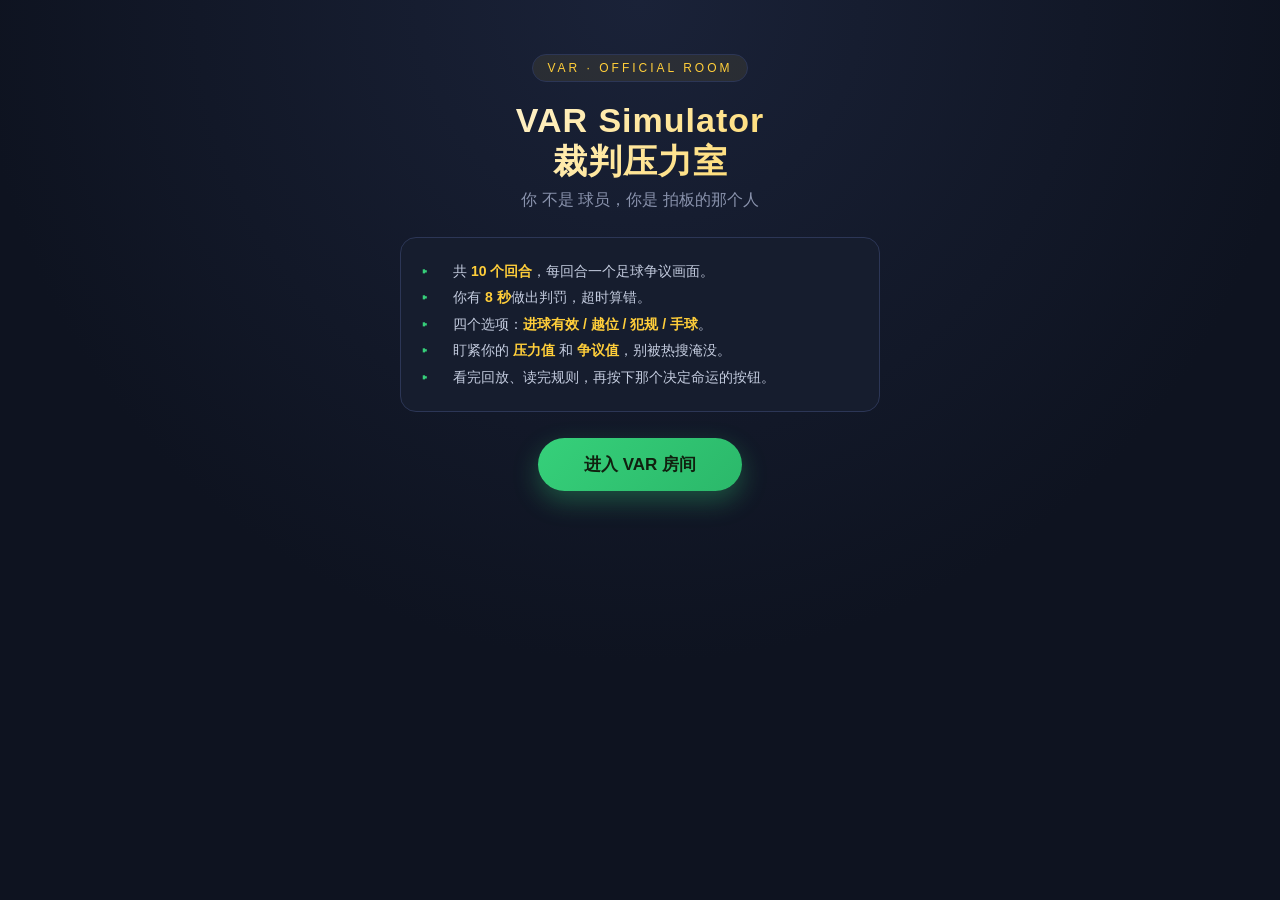
==== var-simulator.html @ a810ae84 "Initial commit: VAR Simulator 裁判压力室 - 完整单文件版 var-simulator.html - 拆分版 index.html + css/style.css + j" ====
<!DOCTYPE html>
<html lang="zh-CN">
<head>
<meta charset="UTF-8">
<meta name="viewport" content="width=device-width, initial-scale=1.0, maximum-scale=1.0, user-scalable=no">
<title>VAR Simulator：裁判压力室</title>
<style>
  /* ===== 基础重置与变量 ===== */
  * { margin: 0; padding: 0; box-sizing: border-box; -webkit-tap-highlight-color: transparent; }
  :root {
    --bg: #0e1320;
    --panel: #161d2e;
    --panel-2: #1f2840;
    --line: #2c3656;
    --accent: #ffce3a;
    --accent-2: #36d07a;
    --danger: #ff4d5e;
    --text: #e8ecf5;
    --muted: #8a93ad;
    --attacker: #ff5252;
    --defender: #3aa0ff;
    --keeper: #ffc83a;
  }
  html, body {
    height: 100%;
    background: radial-gradient(circle at 50% 0%, #1a2238 0%, var(--bg) 60%);
    color: var(--text);
    font-family: -apple-system, BlinkMacSystemFont, "Segoe UI", "PingFang SC", "Microsoft YaHei", sans-serif;
    -webkit-font-smoothing: antialiased;
    overflow-x: hidden;
  }
  #app {
    max-width: 720px;
    margin: 0 auto;
    padding: 14px 14px 28px;
    min-height: 100%;
  }

  /* ===== 开始页 ===== */
  .screen { animation: fade .4s ease; }
  @keyframes fade { from { opacity: 0; transform: translateY(8px); } to { opacity: 1; transform: none; } }
  #startScreen { text-align: center; padding: 40px 12px; }
  .logo-badge {
    display: inline-block;
    padding: 6px 14px;
    border: 1px solid var(--line);
    border-radius: 30px;
    font-size: 12px;
    letter-spacing: 3px;
    color: var(--accent);
    background: rgba(255,206,58,.08);
    margin-bottom: 18px;
  }
  .title-main {
    font-size: 34px;
    font-weight: 800;
    letter-spacing: 1px;
    line-height: 1.2;
    background: linear-gradient(135deg, #fff, var(--accent));
    -webkit-background-clip: text;
    background-clip: text;
    color: transparent;
  }
  .title-sub { font-size: 16px; color: var(--muted); margin-top: 8px; }
  .intro-card {
    margin: 26px auto 0;
    max-width: 480px;
    background: var(--panel);
    border: 1px solid var(--line);
    border-radius: 16px;
    padding: 20px;
    text-align: left;
    font-size: 14px;
    line-height: 1.9;
    color: #c4ccdf;
  }
  .intro-card b { color: var(--accent); }
  .intro-card .row { display: flex; gap: 10px; align-items: flex-start; }
  .intro-card .row span:first-child { color: var(--accent-2); font-weight: 700; min-width: 22px; }

  /* ===== 按钮 ===== */
  .btn-primary {
    margin-top: 26px;
    display: inline-block;
    padding: 15px 46px;
    font-size: 17px;
    font-weight: 700;
    color: #10200f;
    background: linear-gradient(135deg, var(--accent-2), #2bb86a);
    border: none;
    border-radius: 40px;
    cursor: pointer;
    box-shadow: 0 10px 26px rgba(54,208,122,.32);
    transition: transform .15s, box-shadow .15s;
  }
  .btn-primary:active { transform: scale(.96); }
  .btn-ghost {
    padding: 12px 30px;
    font-size: 15px;
    font-weight: 600;
    color: var(--text);
    background: var(--panel-2);
    border: 1px solid var(--line);
    border-radius: 30px;
    cursor: pointer;
    transition: transform .15s;
  }
  .btn-ghost:active { transform: scale(.96); }

  /* ===== 顶部信息条 ===== */
  .topbar {
    display: flex;
    align-items: center;
    justify-content: space-between;
    gap: 8px;
    margin-bottom: 12px;
  }
  .topbar .brand {
    font-size: 13px;
    font-weight: 700;
    letter-spacing: 1px;
    color: var(--accent);
    white-space: nowrap;
  }
  .round-pill {
    font-size: 13px;
    font-weight: 600;
    color: var(--text);
    background: var(--panel);
    border: 1px solid var(--line);
    padding: 6px 14px;
    border-radius: 20px;
  }
  .timer {
    font-family: "SF Mono", "Roboto Mono", monospace;
    font-size: 22px;
    font-weight: 800;
    min-width: 62px;
    text-align: center;
    padding: 4px 10px;
    border-radius: 10px;
    background: rgba(54,208,122,.12);
    color: var(--accent-2);
    border: 1px solid rgba(54,208,122,.3);
    transition: all .2s;
  }
  .timer.warn { background: rgba(255,77,94,.15); color: var(--danger); border-color: rgba(255,77,94,.4); animation: blink .5s steps(2) infinite; }
  @keyframes blink { 50% { opacity: .45; } }

  /* ===== VAR 监视器 ===== */
  .monitor {
    position: relative;
    background: #07140b;
    border: 2px solid var(--line);
    border-radius: 14px;
    overflow: hidden;
    box-shadow: 0 12px 30px rgba(0,0,0,.4);
  }
  .monitor-bar {
    display: flex;
    align-items: center;
    justify-content: space-between;
    padding: 7px 12px;
    background: #0c1424;
    border-bottom: 1px solid var(--line);
    font-size: 11px;
    letter-spacing: 1px;
    color: var(--muted);
  }
  .monitor-bar .rec { color: var(--danger); font-weight: 700; }
  .monitor-bar .rec::before { content: "● "; animation: blink 1s steps(2) infinite; }
  canvas#pitch { display: block; width: 100%; height: auto; background: #2d8a3e; }
  .flash {
    position: absolute; inset: 0;
    background: transparent; pointer-events: none;
    transition: background .12s;
  }
  .flash.green { background: rgba(54,208,122,.32); animation: flashout .6s ease forwards; }
  .flash.red { background: rgba(255,77,94,.34); animation: flashout .6s ease forwards; }
  @keyframes flashout { 0%{opacity:1;} 100%{opacity:0;} }

  /* 弹幕层 */
  .danmaku {
    position: absolute; inset: 0;
    overflow: hidden; pointer-events: none;
  }
  .danmaku span {
    position: absolute;
    white-space: nowrap;
    font-size: 13px;
    font-weight: 600;
    color: #fff;
    text-shadow: 0 1px 3px rgba(0,0,0,.8);
    right: -40%;
    animation: dmk linear forwards;
  }
  @keyframes dmk { from { transform: translateX(0); } to { transform: translateX(-150vw); } }

  .legend {
    display: flex; flex-wrap: wrap; gap: 6px 14px;
    justify-content: center;
    margin: 10px 2px 4px;
    font-size: 11px; color: var(--muted);
  }
  .legend i { display: inline-block; width: 9px; height: 9px; border-radius: 50%; margin-right: 4px; vertical-align: middle; }

  /* ===== 事件描述 ===== */
  .event-desc {
    margin: 12px 2px 0;
    background: var(--panel);
    border: 1px solid var(--line);
    border-left: 3px solid var(--accent);
    border-radius: 10px;
    padding: 12px 14px;
    font-size: 14px;
    line-height: 1.6;
    color: #d6dcec;
  }
  .event-desc .ev-title { display:block; color: var(--accent); font-weight: 700; margin-bottom: 4px; font-size: 13px; }

  /* ===== 判罚按钮 ===== */
  .choices {
    display: grid;
    grid-template-columns: 1fr 1fr;
    gap: 10px;
    margin: 14px 0 6px;
  }
  .choice {
    padding: 15px 8px;
    font-size: 15px;
    font-weight: 700;
    color: var(--text);
    background: var(--panel-2);
    border: 1px solid var(--line);
    border-radius: 12px;
    cursor: pointer;
    transition: transform .12s, border-color .12s, background .12s;
  }
  .choice:active { transform: scale(.97); }
  .choice:hover:not(:disabled) { border-color: var(--accent); background: #263150; }
  .choice:disabled { opacity: .45; cursor: not-allowed; }
  .choice.correct-pick { background: rgba(54,208,122,.2); border-color: var(--accent-2); color: #8ff0b8; }
  .choice.wrong-pick { background: rgba(255,77,94,.2); border-color: var(--danger); color: #ffb3bc; }

  /* ===== 反馈区 ===== */
  .feedback {
    margin-top: 12px;
    background: var(--panel);
    border: 1px solid var(--line);
    border-radius: 12px;
    padding: 14px;
    font-size: 13.5px;
    line-height: 1.7;
    display: none;
  }
  .feedback.show { display: block; animation: fade .35s ease; }
  .fb-verdict { font-size: 17px; font-weight: 800; margin-bottom: 8px; }
  .fb-verdict.ok { color: var(--accent-2); }
  .fb-verdict.no { color: var(--danger); }
  .fb-block { margin-top: 8px; padding-top: 8px; border-top: 1px dashed var(--line); }
  .fb-block .lbl { color: var(--accent); font-weight: 700; margin-right: 4px; }
  .next-btn {
    margin-top: 14px;
    width: 100%;
    padding: 14px;
    font-size: 16px;
    font-weight: 700;
    color: #10200f;
    background: linear-gradient(135deg, var(--accent), #f0a800);
    border: none;
    border-radius: 30px;
    cursor: pointer;
    transition: transform .12s;
  }
  .next-btn:active { transform: scale(.98); }

  /* ===== 数值面板 ===== */
  .stats {
    display: grid;
    grid-template-columns: repeat(4, 1fr);
    gap: 8px;
    margin-top: 14px;
  }
  .stat {
    background: var(--panel);
    border: 1px solid var(--line);
    border-radius: 10px;
    padding: 9px 6px;
    text-align: center;
  }
  .stat .num { font-size: 19px; font-weight: 800; font-family: "SF Mono", monospace; }
  .stat .lab { font-size: 10.5px; color: var(--muted); margin-top: 2px; }
  .stat.press .num { color: var(--danger); }
  .stat.cont .num { color: var(--accent); }
  .stat.right .num { color: var(--accent-2); }
  .stat.acc .num { color: var(--defender); }
  .bar { height: 4px; border-radius: 3px; background: var(--line); margin-top: 5px; overflow: hidden; }
  .bar > i { display: block; height: 100%; width: 0; transition: width .5s ease; }
  .stat.press .bar > i { background: var(--danger); }
  .stat.cont .bar > i { background: var(--accent); }

  /* ===== 结束页 ===== */
  #endScreen { text-align: center; padding: 30px 6px; }
  .end-rating {
    font-size: 26px; font-weight: 800; margin: 14px 0 4px;
    background: linear-gradient(135deg, var(--accent), var(--accent-2));
    -webkit-background-clip: text; background-clip: text; color: transparent;
  }
  .end-summary { color: #c4ccdf; font-size: 15px; line-height: 1.7; margin: 10px auto 0; max-width: 440px; }
  .end-grid {
    display: grid; grid-template-columns: 1fr 1fr; gap: 10px;
    margin: 22px auto 0; max-width: 440px;
  }
  .end-card {
    background: var(--panel); border: 1px solid var(--line); border-radius: 12px;
    padding: 16px 10px; text-align: center;
  }
  .end-card .v { font-size: 28px; font-weight: 800; font-family: "SF Mono", monospace; }
  .end-card .k { font-size: 12px; color: var(--muted); margin-top: 4px; }

  @media (max-width: 380px) {
    .title-main { font-size: 28px; }
    .choice { font-size: 14px; padding: 13px 6px; }
    .stats { grid-template-columns: repeat(2, 1fr); }
  }
</style>
</head>
<body>
<div id="app">

  <!-- ===== 开始页 ===== -->
  <section id="startScreen" class="screen">
    <div class="logo-badge">VAR · OFFICIAL ROOM</div>
    <h1 class="title-main">VAR Simulator<br>裁判压力室</h1>
    <p class="title-sub">你 不是 球员，你是 拍板的那个人</p>
    <div class="intro-card">
      <div class="row"><span>▸</span><span>共 <b>10 个回合</b>，每回合一个足球争议画面。</span></div>
      <div class="row"><span>▸</span><span>你有 <b>8 秒</b>做出判罚，超时算错。</span></div>
      <div class="row"><span>▸</span><span>四个选项：<b>进球有效 / 越位 / 犯规 / 手球</b>。</span></div>
      <div class="row"><span>▸</span><span>盯紧你的 <b>压力值</b> 和 <b>争议值</b>，别被热搜淹没。</span></div>
      <div class="row"><span>▸</span><span>看完回放、读完规则，再按下那个决定命运的按钮。</span></div>
    </div>
    <button class="btn-primary" id="startBtn">进入 VAR 房间</button>
  </section>

  <!-- ===== 游戏页 ===== -->
  <section id="gameScreen" class="screen" hidden>
    <div class="topbar">
      <span class="brand">VAR · 裁判压力室</span>
      <span class="round-pill" id="roundPill">第 1 / 10 回合</span>
      <span class="timer" id="timer">8.0</span>
    </div>

    <div class="monitor">
      <div class="monitor-bar">
        <span>VIDEO ASSISTANT REFEREE · LIVE</span>
        <span class="rec">REC</span>
      </div>
      <canvas id="pitch" width="640" height="400"></canvas>
      <div class="flash" id="flash"></div>
      <div class="danmaku" id="danmaku"></div>
    </div>

    <div class="legend">
      <span><i style="background:#ff5252"></i>进攻球员</span>
      <span><i style="background:#3aa0ff"></i>防守球员</span>
      <span><i style="background:#ffc83a"></i>守门员</span>
      <span><i style="background:#fff;border:1px solid #333"></i>足球</span>
    </div>

    <div class="event-desc" id="eventDesc">
      <span class="ev-title" id="evTitle"></span>
      <span id="evText"></span>
    </div>

    <div class="choices" id="choices">
      <button class="choice" data-choice="进球有效">进球有效</button>
      <button class="choice" data-choice="越位">越位</button>
      <button class="choice" data-choice="犯规">犯规</button>
      <button class="choice" data-choice="手球">手球</button>
    </div>

    <div class="feedback" id="feedback"></div>

    <div class="stats">
      <div class="stat right"><div class="num" id="stCorrect">0</div><div class="lab">正确判罚</div></div>
      <div class="stat acc"><div class="num" id="stAcc">0%</div><div class="lab">准确率</div></div>
      <div class="stat press"><div class="num" id="stPress">0</div><div class="lab">压力值</div><div class="bar"><i id="pressBar"></i></div></div>
      <div class="stat cont"><div class="num" id="stCont">0</div><div class="lab">争议值</div><div class="bar"><i id="contBar"></i></div></div>
    </div>
  </section>

  <!-- ===== 结束页 ===== -->
  <section id="endScreen" class="screen" hidden>
    <div class="logo-badge">FINAL REPORT</div>
    <h2 class="title-main" style="font-size:26px;">裁判考核报告</h2>
    <div class="end-rating" id="endRating"></div>
    <p class="end-summary" id="endSummary"></p>
    <div class="end-grid">
      <div class="end-card"><div class="v" id="endCorrect" style="color:var(--accent-2)">0</div><div class="k">正确判罚数</div></div>
      <div class="end-card"><div class="v" id="endAcc" style="color:var(--defender)">0%</div><div class="k">准确率</div></div>
      <div class="end-card"><div class="v" id="endPress" style="color:var(--danger)">0</div><div class="k">最终压力值</div></div>
      <div class="end-card"><div class="v" id="endCont" style="color:var(--accent)">0</div><div class="k">最终争议值</div></div>
    </div>
    <button class="btn-primary" id="restartBtn" style="margin-top:28px;">再来一局</button>
  </section>

</div>

<script>
/* =========================================================
   VAR Simulator：裁判压力室
   所有回合数据集中在 events 数组中，方便修改。
   每个 event 包含事件文本与 scene 绘制配置。
   ========================================================= */

// ---------- 回合数据（10 个） ----------
const events = [
  {
    id: 1,
    title: "直塞破门的诱惑",
    description: "前锋接到中场直塞后单刀破门，边裁没有举旗，全场欢呼。但他启动时，明显比最后一名防守球员更靠近球门。",
    correctAnswer: "越位",
    explanation: "越位规则：队友传球的瞬间，若进攻球员比倒数第二名防守球员更靠近球门线，即处于越位位置并参与进攻，应判越位，进球无效。",
    crowdReaction: "球迷：\"这都越位了？我奶奶站这儿都看出来！\"",
    coachReaction: "防守方教练疯狂鼓掌：\"VAR 终于干了件人事！\"",
    mediaHeadline: "《越位半条街，VAR 毫不留情》",
    controversyImpact: 2,
    scene: {
      offsideLine: 340,
      ball: { x1: 250, y1: 265, x2: 430, y2: 210 },
      attacker: { x1: 420, y1: 205, x2: 565, y2: 200 },
      players: [
        { type: "def", x: 340, y: 195 },
        { type: "def", x: 340, y: 270 },
        { type: "att", x: 235, y: 270 },
        { type: "gk", x: 612, y: 200 }
      ]
    }
  },
  {
    id: 2,
    title: "先脚后球的滑铲",
    description: "防守球员飞身滑铲，先重重踢到进攻球员的支撑脚，皮球才弹出。进攻球员痛苦倒地。",
    correctAnswer: "犯规",
    explanation: "判罚关键在接触顺序：先踢到人后碰到球，属危险动作，应判犯规，禁区内判点球。",
    crowdReaction: "球迷：\"那脚铲得比我上班打卡还准时！\"",
    coachReaction: "丢球方教练拍桌：\"这要是红牌我都认！\"",
    mediaHeadline: "《铲球先到脚，裁判没得选》",
    controversyImpact: 3,
    scene: {
      collision: { x: 432, y: 203, at: 0.5, kind: "foul" },
      ball: { x1: 360, y1: 198, x2: 430, y2: 202 },
      attacker: { x1: 360, y1: 205, x2: 438, y2: 208 },
      players: [
        { type: "def", x: 470, y: 205, slideTo: { x: 436, y: 206 } },
        { type: "def", x: 340, y: 250 },
        { type: "gk", x: 612, y: 200 }
      ]
    }
  },
  {
    id: 3,
    title: "张开的手臂",
    description: "禁区内混战，防守球员手臂高高张开，像在指挥交通。足球结结实实打在他的手臂上。",
    correctAnswer: "手球",
    explanation: "手臂离开身体自然范围、不自然扩大防守面积，球打手即判手球，禁区内判点球。",
    crowdReaction: "球迷：\"他是在守门，还是在拦出租车？\"",
    coachReaction: "防守方教练捂脸：\"能不能把手放口袋里踢球？\"",
    mediaHeadline: "《手臂比球门还宽，点球没商量》",
    controversyImpact: 8,
    scene: {
      highlight: { x: 548, y: 184, label: "手臂" },
      ball: { x1: 400, y1: 200, x2: 545, y2: 195 },
      attacker: { x1: 395, y1: 205, x2: 430, y2: 205 },
      players: [
        { type: "def", x: 560, y: 205 },
        { type: "def", x: 500, y: 250 },
        { type: "gk", x: 612, y: 200 }
      ]
    }
  },
  {
    id: 4,
    title: "毫厘之间的平行",
    description: "前锋接球时与最后一名防守球员几乎完全平行，随后冷静推射破门。全场屏住呼吸等待 VAR。",
    correctAnswer: "进球有效",
    explanation: "平行即不越位。进攻球员与倒数第二名防守球员处于同一水平线时不构成越位，进球有效。",
    crowdReaction: "球迷：\"这平行线画得比我人生规划还准！\"",
    coachReaction: "进攻方教练竖大拇指：\"VAR 这次眼神不错。\"",
    mediaHeadline: "《平行就是平行，毫米级也认》",
    controversyImpact: 5,
    scene: {
      offsideLine: 360,
      ball: { x1: 270, y1: 250, x2: 365, y2: 205 },
      attacker: { x1: 360, y1: 205, x2: 590, y2: 200 },
      players: [
        { type: "def", x: 360, y: 200 },
        { type: "def", x: 360, y: 280 },
        { type: "att", x: 255, y: 250 },
        { type: "gk", x: 612, y: 200 }
      ]
    }
  },
  {
    id: 5,
    title: "撞翻守门员",
    description: "守门员已经双手将球抱住，进攻球员却全速冲来将其撞翻，球脱手滚入网中。",
    correctAnswer: "犯规",
    explanation: "守门员控球时受规则保护，冲撞已控球的守门员属犯规，进球无效并判犯规。",
    crowdReaction: "球迷：\"他是来踢球，还是来相扑的？\"",
    coachReaction: "门将教练怒吼：\"我家门将差点飞出球场！\"",
    mediaHeadline: "《门将变道具，进球被吹》",
    controversyImpact: 4,
    scene: {
      collision: { x: 602, y: 200, at: 0.55, kind: "foul" },
      ball: { x1: 460, y1: 195, x2: 612, y2: 195 },
      attacker: { x1: 460, y1: 205, x2: 600, y2: 205 },
      players: [
        { type: "gk", x: 612, y: 200 },
        { type: "def", x: 490, y: 230 }
      ]
    }
  },
  {
    id: 6,
    title: "回传失误的礼物",
    description: "前锋原本站在越位位置，但防守球员主动回传失误，球直接送到前锋脚下，他笑纳大礼破门。",
    correctAnswer: "进球有效",
    explanation: "若防守球员主动触球（回传或解围失误）将球送到越位位置的进攻球员脚下，不构成越位犯规，进球有效。",
    crowdReaction: "球迷：\"这助攻比我们前锋还到位！\"",
    coachReaction: "防守方教练瘫坐：\"这锅我得背到退休。\"",
    mediaHeadline: "《自家回传送礼，VAR 也不背锅》",
    controversyImpact: 10,
    scene: {
      offsideLine: 400,
      ball: { x1: 402, y1: 198, x2: 450, y2: 202 },
      attacker: { x1: 450, y1: 205, x2: 590, y2: 200 },
      players: [
        { type: "def", x: 400, y: 205 },
        { type: "def", x: 380, y: 260 },
        { type: "att", x: 300, y: 250 },
        { type: "gk", x: 612, y: 200 }
      ]
    }
  },
  {
    id: 7,
    title: "肩膀不是手",
    description: "一脚射门击中防守球员肩膀后变线弹入球门，防守方疯狂投诉手球，要求吹掉进球。",
    correctAnswer: "进球有效",
    explanation: "肩膀属合法触球部位，肩部以下手臂才判手球。击中肩膀不构成手球，进球有效。",
    crowdReaction: "球迷：\"肩膀肩膀，又不是手肘！\"",
    coachReaction: "防守方教练摊手：\"下次我让球员用脸挡？\"",
    mediaHeadline: "《肩膀清白，进球成立》",
    controversyImpact: 6,
    scene: {
      highlight: { x: 558, y: 188, label: "肩膀" },
      ball: { x1: 400, y1: 200, x2: 612, y2: 198 },
      attacker: { x1: 395, y1: 205, x2: 430, y2: 205 },
      players: [
        { type: "def", x: 560, y: 205 },
        { type: "gk", x: 612, y: 200 }
      ]
    }
  },
  {
    id: 8,
    title: "干净利落的滑铲",
    description: "防守球员一记干净滑铲先碰到球，球弹到另一名进攻球员脚下破门，丢球方围住裁判投诉犯规。",
    correctAnswer: "进球有效",
    explanation: "先触球且动作合理的滑铲属合法防守，不构成犯规，随后产生的进球有效。",
    crowdReaction: "球迷：\"这铲得比扫地机器人还干净！\"",
    coachReaction: "丢球方教练跺脚：\"铲到球就不算犯规？我不服！\"",
    mediaHeadline: "《先碰球的铲球，VAR 摆手放过》",
    controversyImpact: 4,
    scene: {
      collision: { x: 434, y: 203, at: 0.45, kind: "clean" },
      ball: { x1: 380, y1: 198, x2: 600, y2: 200 },
      attacker: { x1: 380, y1: 205, x2: 430, y2: 208 },
      players: [
        { type: "def", x: 475, y: 205, slideTo: { x: 438, y: 206 } },
        { type: "att", x: 300, y: 250 },
        { type: "gk", x: 612, y: 200 }
      ]
    }
  },
  {
    id: 9,
    title: "头球前的暗手",
    description: "角球开出，进攻球员在起跳头球前，明显伸手推开防守球员，随后头球破门。",
    correctAnswer: "犯规",
    explanation: "头球前用手推搡防守球员属犯规，进球无效，判防守方任意球。",
    crowdReaction: "球迷：\"那一推比我挤早高峰还用力！\"",
    coachReaction: "防守方教练模仿推人动作：\"看到没？这是柔道！\"",
    mediaHeadline: "《先推后顶，进球泡汤》",
    controversyImpact: 3,
    scene: {
      collision: { x: 442, y: 188, at: 0.5, kind: "push" },
      highlight: { x: 444, y: 188, label: "推手" },
      ball: { x1: 250, y1: 80, x2: 452, y2: 184 },
      attacker: { x1: 420, y1: 205, x2: 452, y2: 182 },
      players: [
        { type: "def", x: 470, y: 205 },
        { type: "def", x: 430, y: 245 },
        { type: "gk", x: 612, y: 200 }
      ]
    }
  },
  {
    id: 10,
    title: "防线身后的单刀",
    description: "进攻球员在防线身后接到队友过顶长传，单刀面对门将推射破门，越位线清晰可见。",
    correctAnswer: "越位",
    explanation: "传球瞬间进攻球员处于倒数第二名防守球员身前（更靠近球门），接球即越位，进球无效。",
    crowdReaction: "球迷：\"这越位线画得比斑马线还清楚！\"",
    coachReaction: "防守方教练点头：\"这次没什么可吵的。\"",
    mediaHeadline: "《单刀变空欢，越位线说了算》",
    controversyImpact: 2,
    scene: {
      offsideLine: 380,
      ball: { x1: 300, y1: 230, x2: 480, y2: 200 },
      attacker: { x1: 470, y1: 205, x2: 590, y2: 200 },
      players: [
        { type: "def", x: 380, y: 180 },
        { type: "def", x: 380, y: 270 },
        { type: "att", x: 290, y: 235 },
        { type: "gk", x: 612, y: 200 }
      ]
    }
  }
];

// ---------- 通用弹幕池（回合中随机飘过） ----------
const danmakuPool = [
  "VAR 又来了！", "这都看不出来？", "裁判去看屏幕！",
  "我奶奶都看出来越位了！", "这球要吵到明天。", "快判啊！",
  "压力来到了 VAR 这边", "全场都在等", "别看回放了！",
  "这还用看？", "我要上热搜了", "时间！时间！"
];

// ---------- 游戏状态 ----------
const state = {
  round: 0,
  correct: 0,
  pressure: 0,
  controversy: 0,
  timeLeft: 8,
  answered: false,
  progress: 1,   // 当前动画进度（用于重绘）
  animRAF: null,
  timerId: null,
  dmkId: null
};

// ---------- DOM ----------
const $ = id => document.getElementById(id);
const canvas = $("pitch");
const ctx = canvas.getContext("2d");
const W = canvas.width, H = canvas.height;

// ---------- 工具函数 ----------
const clamp = (v, a, b) => Math.max(a, Math.min(b, v));
const lerp = (a, b, t) => a + (b - a) * t;
// 缓动：先慢后快再缓
const ease = t => t < 0.5 ? 2 * t * t : 1 - Math.pow(-2 * t + 2, 2) / 2;

/* =========================================================
   绘制：球场 + 场景元素
   ========================================================= */
function drawPitch() {
  // 草地底色 + 修剪条纹
  ctx.fillStyle = "#2d8a3e";
  ctx.fillRect(0, 0, W, H);
  ctx.fillStyle = "rgba(255,255,255,.04)";
  for (let i = 0; i < 10; i++) {
    if (i % 2 === 0) ctx.fillRect(i * 64, 0, 64, H);
  }

  ctx.strokeStyle = "rgba(255,255,255,.85)";
  ctx.lineWidth = 2;
  const m = 18;
  // 边界
  ctx.strokeRect(m, m, W - m * 2, H - m * 2);
  // 中线
  ctx.beginPath();
  ctx.moveTo(W / 2, m); ctx.lineTo(W / 2, H - m);
  ctx.stroke();
  // 中圈
  ctx.beginPath(); ctx.arc(W / 2, H / 2, 48, 0, Math.PI * 2); ctx.stroke();
  ctx.beginPath(); ctx.arc(W / 2, H / 2, 3, 0, Math.PI * 2); ctx.fillStyle = "#fff"; ctx.fill();

  // 右侧禁区
  ctx.strokeRect(520, 70, W - m - 520, 330 - 70);
  // 右侧小禁区
  ctx.strokeRect(575, 135, W - m - 575, 265 - 135);
  // 点球点
  ctx.beginPath(); ctx.arc(560, 200, 3, 0, Math.PI * 2); ctx.fillStyle = "#fff"; ctx.fill();

  // 球门（右侧）
  ctx.strokeStyle = "#fff";
  ctx.lineWidth = 3;
  ctx.beginPath();
  ctx.moveTo(W - m, 165); ctx.lineTo(W - m + 10, 165);
  ctx.lineTo(W - m + 10, 235); ctx.lineTo(W - m, 235);
  ctx.stroke();
  // 球门网纹
  ctx.strokeStyle = "rgba(255,255,255,.25)";
  ctx.lineWidth = 1;
  for (let y = 168; y <= 232; y += 8) {
    ctx.beginPath(); ctx.moveTo(W - m, y); ctx.lineTo(W - m + 10, y); ctx.stroke();
  }
  ctx.lineWidth = 2;
}

// 绘制一名球员
function drawPlayer(x, y, color, label) {
  ctx.beginPath();
  ctx.arc(x, y + 1, 9, 0, Math.PI * 2);
  ctx.fillStyle = "rgba(0,0,0,.25)";
  ctx.fill(); // 阴影
  ctx.beginPath();
  ctx.arc(x, y, 9, 0, Math.PI * 2);
  ctx.fillStyle = color;
  ctx.fill();
  ctx.lineWidth = 2;
  ctx.strokeStyle = "rgba(255,255,255,.9)";
  ctx.stroke();
  if (label) {
    ctx.fillStyle = "#fff";
    ctx.font = "bold 9px sans-serif";
    ctx.textAlign = "center";
    ctx.textBaseline = "middle";
    ctx.fillText(label, x, y + 1);
  }
}

const COLORS = { att: "#ff5252", def: "#3aa0ff", gk: "#ffc83a" };

// 绘制完整场景
function drawScene(ev, p) {
  const sc = ev.scene;
  drawPitch();

  // 越位线
  if (sc.offsideLine != null) {
    ctx.save();
    ctx.strokeStyle = "rgba(255,77,94,.9)";
    ctx.lineWidth = 2;
    ctx.setLineDash([8, 6]);
    ctx.beginPath();
    ctx.moveTo(sc.offsideLine, 18);
    ctx.lineTo(sc.offsideLine, H - 18);
    ctx.stroke();
    ctx.setLineDash([]);
    ctx.fillStyle = "rgba(255,77,94,.9)";
    ctx.font = "bold 11px sans-serif";
    ctx.textAlign = "center";
    ctx.fillText("越位线", sc.offsideLine, 12);
    ctx.restore();
  }

  // 静态球员
  sc.players.forEach(pl => {
    let x = pl.x, y = pl.y;
    // 滑铲球员：随进度移动到 slideTo
    if (pl.slideTo) {
      const t = clamp((p - 0.2) / 0.4, 0, 1);
      x = lerp(pl.x, pl.slideTo.x, t);
      y = lerp(pl.y, pl.slideTo.y, t);
    }
    drawPlayer(x, y, COLORS[pl.type], pl.type === "gk" ? "G" : "");
  });

  // 进攻球员跑动轨迹（虚线）
  const ep = ease(p);
  const ax = lerp(sc.attacker.x1, sc.attacker.x2, ep);
  const ay = lerp(sc.attacker.y1, sc.attacker.y2, ep);
  ctx.save();
  ctx.strokeStyle = "rgba(255,82,82,.55)";
  ctx.lineWidth = 2;
  ctx.setLineDash([5, 5]);
  ctx.beginPath();
  ctx.moveTo(sc.attacker.x1, sc.attacker.y1);
  ctx.lineTo(ax, ay);
  ctx.stroke();
  ctx.setLineDash([]);
  // 跑动方向箭头
  if (p > 0.15) {
    const dx = sc.attacker.x2 - sc.attacker.x1, dy = sc.attacker.y2 - sc.attacker.y1;
    const ang = Math.atan2(dy, dx);
    ctx.translate(ax, ay); ctx.rotate(ang);
    ctx.fillStyle = "rgba(255,82,82,.7)";
    ctx.beginPath(); ctx.moveTo(0, 0); ctx.lineTo(-7, -4); ctx.lineTo(-7, 4); ctx.closePath(); ctx.fill();
    ctx.rotate(-ang); ctx.translate(-ax, -ay);
  }
  ctx.restore();

  // 传球 / 射门路线（虚线）
  const bx = lerp(sc.ball.x1, sc.ball.x2, ep);
  const by = lerp(sc.ball.y1, sc.ball.y2, ep);
  ctx.save();
  ctx.strokeStyle = "rgba(255,255,255,.7)";
  ctx.lineWidth = 2;
  ctx.setLineDash([4, 6]);
  ctx.beginPath();
  ctx.moveTo(sc.ball.x1, sc.ball.y1);
  ctx.lineTo(bx, by);
  ctx.stroke();
  ctx.setLineDash([]);
  ctx.restore();

  // 碰撞 / 冲击效果
  if (sc.collision && p >= sc.collision.at) {
    const c = sc.collision;
    const cp = clamp((p - c.at) / 0.4, 0, 1);
    drawCollision(c.x, c.y, cp, c.kind);
  }

  // 高亮区域（手臂 / 肩膀 / 推手）
  if (sc.highlight && p > 0.45) {
    const h = sc.highlight;
    ctx.save();
    const pulse = 0.5 + 0.5 * Math.sin(Date.now() / 200);
    ctx.strokeStyle = `rgba(255,206,58,${0.6 + 0.4 * pulse})`;
    ctx.lineWidth = 2.5;
    ctx.beginPath(); ctx.arc(h.x, h.y, 16, 0, Math.PI * 2); ctx.stroke();
    ctx.beginPath(); ctx.arc(h.x, h.y, 11, 0, Math.PI * 2); ctx.stroke();
    ctx.fillStyle = "rgba(255,206,58,.18)";
    ctx.beginPath(); ctx.arc(h.x, h.y, 16, 0, Math.PI * 2); ctx.fill();
    ctx.fillStyle = "#ffce3a";
    ctx.font = "bold 10px sans-serif";
    ctx.textAlign = "center";
    ctx.fillText(h.label, h.x, h.y - 22);
    ctx.restore();
  }

  // 足球（最上层）
  ctx.beginPath();
  ctx.arc(bx, by + 1, 5, 0, Math.PI * 2);
  ctx.fillStyle = "rgba(0,0,0,.3)"; ctx.fill();
  ctx.beginPath();
  ctx.arc(bx, by, 5, 0, Math.PI * 2);
  ctx.fillStyle = "#fff"; ctx.fill();
  ctx.lineWidth = 1; ctx.strokeStyle = "#222"; ctx.stroke();

  // 主进攻球员（最上层）
  drawPlayer(ax, ay, COLORS.att, "");
}

// 碰撞 / 冲击绘制
function drawCollision(x, y, p, kind) {
  ctx.save();
  if (kind === "clean") {
    // 干净铲球：绿色对勾示意
    ctx.strokeStyle = "rgba(54,208,122,.9)";
    ctx.lineWidth = 3;
    ctx.beginPath();
    ctx.moveTo(x - 8, y); ctx.lineTo(x - 2, y + 6); ctx.lineTo(x + 9, y - 7);
    ctx.stroke();
  } else {
    // 犯规 / 推人：冲击星芒
    const r = 10 + p * 12;
    ctx.strokeStyle = kind === "push" ? "rgba(255,77,94,.9)" : "rgba(255,77,94,.95)";
    ctx.lineWidth = 2.5;
    for (let i = 0; i < 6; i++) {
      const a = (i / 6) * Math.PI * 2 + p;
      ctx.beginPath();
      ctx.moveTo(x, y);
      ctx.lineTo(x + Math.cos(a) * r, y + Math.sin(a) * r);
      ctx.stroke();
    }
    ctx.fillStyle = "rgba(255,77,94,.25)";
    ctx.beginPath(); ctx.arc(x, y, r * 0.6, 0, Math.PI * 2); ctx.fill();
  }
  ctx.restore();
}

/* =========================================================
   动画与回合控制
   ========================================================= */
function startRound() {
  const ev = events[state.round];
  state.answered = false;
  state.timeLeft = 8;
  state.progress = 0;

  // 顶部信息
  $("roundPill").textContent = `第 ${state.round + 1} / 10 回合`;
  $("evTitle").textContent = ev.title;
  $("evText").textContent = ev.description;

  // 重置按钮与反馈
  document.querySelectorAll(".choice").forEach(b => {
    b.disabled = false;
    b.classList.remove("correct-pick", "wrong-pick");
  });
  $("feedback").classList.remove("show");
  $("feedback").innerHTML = "";

  updateTimerUI();
  updateStatsUI();

  // 启动动画
  let start = null;
  const DURATION = 2400;
  cancelAnimationFrame(state.animRAF);
  const step = ts => {
    if (start === null) start = ts;
    let p = Math.min((ts - start) / DURATION, 1);
    state.progress = p;
    drawScene(ev, p);
    if (p < 1) {
      state.animRAF = requestAnimationFrame(step);
    } else {
      // 动画结束后保持轻微脉动（高亮元素）——用低频重绘
      state.animRAF = requestAnimationFrame(idleStep);
    }
  };
  const idleStep = () => {
    drawScene(ev, 1);
    if (!state.answered) state.animRAF = requestAnimationFrame(idleStep);
  };
  state.animRAF = requestAnimationFrame(step);

  // 倒计时
  clearInterval(state.timerId);
  state.timerId = setInterval(tick, 100);

  // 弹幕
  clearInterval(state.dmkId);
  state.dmkId = setInterval(() => {
    if (!state.answered) spawnDanmaku(danmakuPool[Math.floor(Math.random() * danmakuPool.length)]);
  }, 1100);
}

function tick() {
  if (state.answered) return;
  state.timeLeft -= 0.1;
  if (state.timeLeft <= 0) {
    state.timeLeft = 0;
    updateTimerUI();
    handleTimeout();
    return;
  }
  updateTimerUI();
}

function updateTimerUI() {
  const t = $("timer");
  t.textContent = state.timeLeft.toFixed(1);
  if (state.timeLeft <= 3) t.classList.add("warn");
  else t.classList.remove("warn");
}

function updateStatsUI() {
  $("stCorrect").textContent = state.correct;
  // 准确率：按已作答回合计算
  const answered = state.answered ? state.round + 1 : state.round;
  const acc = answered > 0 ? Math.round((state.correct / answered) * 100) : 0;
  $("stAcc").textContent = acc + "%";
  $("stPress").textContent = state.pressure;
  $("stCont").textContent = state.controversy;
  $("pressBar").style.width = state.pressure + "%";
  $("contBar").style.width = state.controversy + "%";
}

/* =========================================================
   判罚处理
   ========================================================= */
function handleAnswer(choice) {
  if (state.answered) return;
  state.answered = true;
  clearInterval(state.timerId);
  clearInterval(state.dmkId);
  cancelAnimationFrame(state.animRAF);

  const ev = events[state.round];
  const isRight = choice === ev.correctAnswer;

  // 高亮玩家选择
  document.querySelectorAll(".choice").forEach(b => {
    b.disabled = true;
    if (b.dataset.choice === ev.correctAnswer) b.classList.add("correct-pick");
    if (b.dataset.choice === choice && !isRight) b.classList.add("wrong-pick");
  });

  // 数值更新
  if (isRight) {
    state.correct++;
    state.pressure = clamp(state.pressure - 8, 0, 100);
    state.controversy = clamp(state.controversy + ev.controversyImpact, 0, 100);
  } else {
    state.pressure = clamp(state.pressure + 15, 0, 100);
    state.controversy = clamp(state.controversy + 15, 0, 100);
  }
  updateStatsUI();

  // 闪烁效果
  flash(isRight ? "green" : "red");

  // 弹幕反应
  spawnDanmaku(ev.crowdReaction.split("：")[1] || ev.crowdReaction);

  showFeedback(isRight, ev, false);
}

function handleTimeout() {
  state.answered = true;
  clearInterval(state.timerId);
  clearInterval(state.dmkId);
  cancelAnimationFrame(state.animRAF);

  const ev = events[state.round];
  // 超时算错误，压力与争议明显上升
  state.pressure = clamp(state.pressure + 20, 0, 100);
  state.controversy = clamp(state.controversy + 20, 0, 100);

  document.querySelectorAll(".choice").forEach(b => {
    b.disabled = true;
    if (b.dataset.choice === ev.correctAnswer) b.classList.add("correct-pick");
  });

  updateStatsUI();
  flash("red");
  spawnDanmaku("时间到了！判罚超时！");
  showFeedback(false, ev, true);
}

function flash(color) {
  const f = $("flash");
  f.classList.remove("green", "red");
  // 触发重绘动画
  void f.offsetWidth;
  f.classList.add(color);
}

function showFeedback(isRight, ev, isTimeout) {
  const fb = $("feedback");
  const verdict = isTimeout
    ? "⏱ 超时未判罚 — 算作错误"
    : (isRight ? "✅ 判罚正确" : "❌ 判罚错误");
  const verdictClass = isRight ? "ok" : "no";

  const correctAns = ev.correctAnswer;
  const nextLabel = state.round >= events.length - 1 ? "查看最终结果" : "下一回合";

  fb.innerHTML = `
    <div class="fb-verdict ${verdictClass}">${verdict}</div>
    <div class="fb-block"><span class="lbl">正确答案：</span>${correctAns}</div>
    <div class="fb-block"><span class="lbl">规则解释：</span>${ev.explanation}</div>
    <div class="fb-block"><span class="lbl">球迷反应：</span>${ev.crowdReaction}</div>
    <div class="fb-block"><span class="lbl">教练反应：</span>${ev.coachReaction}</div>
    <div class="fb-block"><span class="lbl">媒体标题：</span>${ev.mediaHeadline}</div>
    <button class="next-btn" id="nextBtn">${nextLabel}</button>
  `;
  fb.classList.add("show");
  $("nextBtn").addEventListener("click", nextRound);
}

function nextRound() {
  state.round++;
  if (state.round >= events.length) {
    showEnd();
  } else {
    startRound();
  }
}

/* =========================================================
   弹幕
   ========================================================= */
function spawnDanmaku(text) {
  const layer = $("danmaku");
  const span = document.createElement("span");
  span.textContent = text;
  const top = 8 + Math.random() * 70; // 百分比
  span.style.top = top + "%";
  const dur = 5 + Math.random() * 3;
  span.style.animationDuration = dur + "s";
  layer.appendChild(span);
  setTimeout(() => span.remove(), dur * 1000 + 200);
}

/* =========================================================
   结束页
   ========================================================= */
function showEnd() {
  $("gameScreen").hidden = true;
  $("endScreen").hidden = false;

  const c = state.correct;
  const acc = Math.round((c / events.length) * 100);
  let rating, summary;
  if (c >= 9) {
    rating = "世界级 VAR 裁判";
    summary = "VAR 房间为你预留了 C 位，解说员都准备给你鼓掌了。";
  } else if (c >= 7) {
    rating = "可靠的裁判";
    summary = "稳如老狗，教练组偷偷记下了你的名字。";
  } else if (c >= 5) {
    rating = "争议制造机";
    summary = "赛后热搜第一：\"又是这个裁判\"，建议今晚关闭手机。";
  } else if (c >= 3) {
    rating = "赛后道歉声明预备役";
    summary = "道歉声明草稿已为你生成三版，记得挑一个真诚的。";
  } else {
    rating = "建议远离 VAR 房间";
    summary = "请离 VAR 房间远一点，越远越好，谢谢配合。";
  }

  $("endRating").textContent = rating;
  $("endSummary").textContent = summary;
  $("endCorrect").textContent = c;
  $("endAcc").textContent = acc + "%";
  $("endPress").textContent = state.pressure;
  $("endCont").textContent = state.controversy;
}

/* =========================================================
   启动 / 重启
   ========================================================= */
function startGame() {
  state.round = 0;
  state.correct = 0;
  state.pressure = 0;
  state.controversy = 0;
  $("startScreen").hidden = true;
  $("endScreen").hidden = true;
  $("gameScreen").hidden = false;
  startRound();
}

// 事件绑定
$("startBtn").addEventListener("click", startGame);
$("restartBtn").addEventListener("click", startGame);
document.querySelectorAll(".choice").forEach(b => {
  b.addEventListener("click", () => handleAnswer(b.dataset.choice));
});

// 首次绘制一个静态预览球场（开始页背景一致感）
drawPitch();
</script>
</body>
</html>
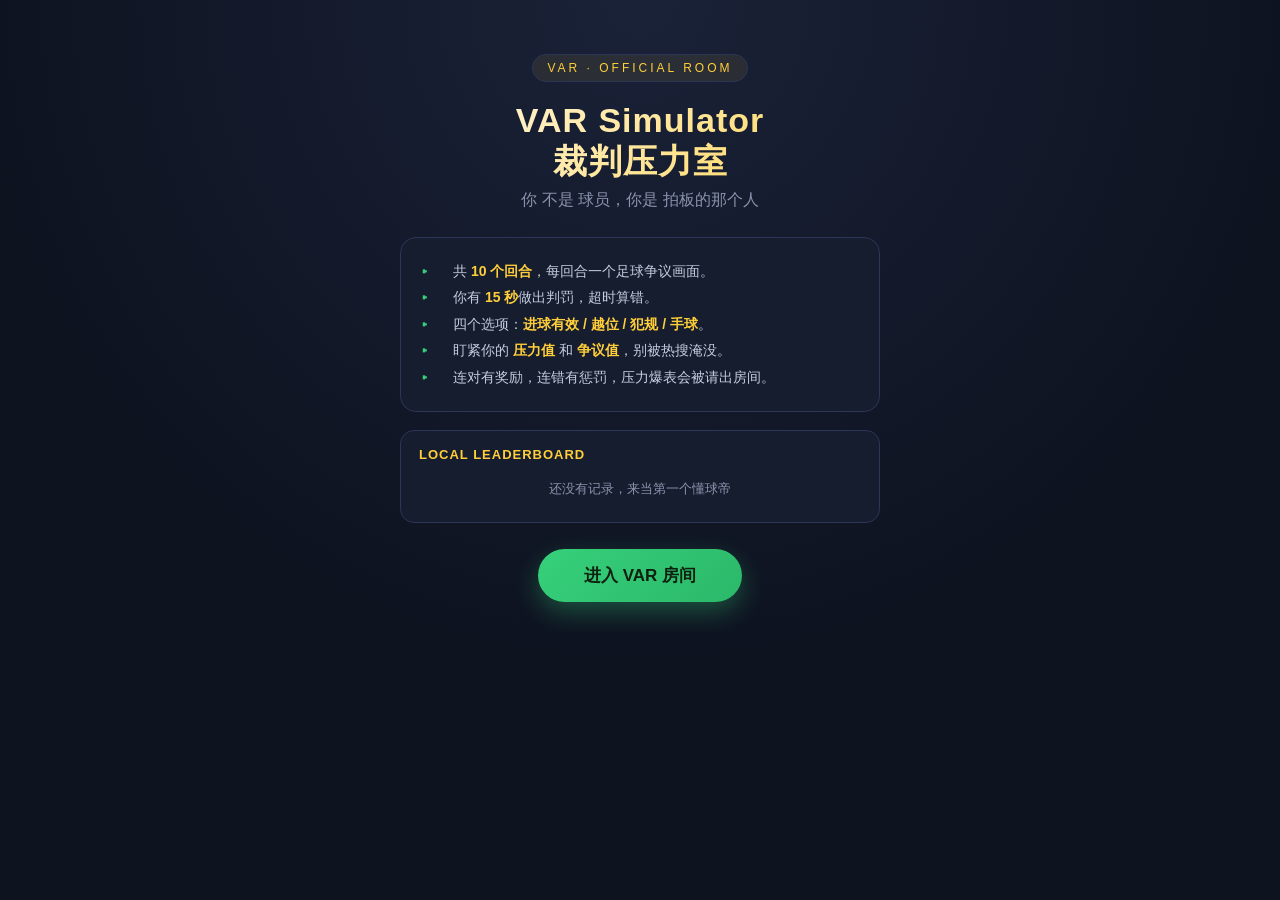
==== commit 5bf3d538: "feat: 新增6大趣味功能 + 倒计时延长到15秒 - 倒计时从8秒延长到15秒，给玩家充足阅读判断时间 - 边裁内心戏：每个回合反馈区新增边裁吐槽，蓝色斜体卡片 - 本地排行榜：localStor" ====
--- a/var-simulator.html
+++ b/var-simulator.html
@@ -5,324 +5,179 @@
 <meta name="viewport" content="width=device-width, initial-scale=1.0, maximum-scale=1.0, user-scalable=no">
 <title>VAR Simulator：裁判压力室</title>
 <style>
-  /* ===== 基础重置与变量 ===== */
-  * { margin: 0; padding: 0; box-sizing: border-box; -webkit-tap-highlight-color: transparent; }
-  :root {
-    --bg: #0e1320;
-    --panel: #161d2e;
-    --panel-2: #1f2840;
-    --line: #2c3656;
-    --accent: #ffce3a;
-    --accent-2: #36d07a;
-    --danger: #ff4d5e;
-    --text: #e8ecf5;
-    --muted: #8a93ad;
-    --attacker: #ff5252;
-    --defender: #3aa0ff;
-    --keeper: #ffc83a;
-  }
-  html, body {
-    height: 100%;
-    background: radial-gradient(circle at 50% 0%, #1a2238 0%, var(--bg) 60%);
-    color: var(--text);
-    font-family: -apple-system, BlinkMacSystemFont, "Segoe UI", "PingFang SC", "Microsoft YaHei", sans-serif;
-    -webkit-font-smoothing: antialiased;
-    overflow-x: hidden;
-  }
-  #app {
-    max-width: 720px;
-    margin: 0 auto;
-    padding: 14px 14px 28px;
-    min-height: 100%;
-  }
-
-  /* ===== 开始页 ===== */
-  .screen { animation: fade .4s ease; }
-  @keyframes fade { from { opacity: 0; transform: translateY(8px); } to { opacity: 1; transform: none; } }
-  #startScreen { text-align: center; padding: 40px 12px; }
-  .logo-badge {
-    display: inline-block;
-    padding: 6px 14px;
-    border: 1px solid var(--line);
-    border-radius: 30px;
-    font-size: 12px;
-    letter-spacing: 3px;
-    color: var(--accent);
-    background: rgba(255,206,58,.08);
-    margin-bottom: 18px;
-  }
-  .title-main {
-    font-size: 34px;
-    font-weight: 800;
-    letter-spacing: 1px;
-    line-height: 1.2;
-    background: linear-gradient(135deg, #fff, var(--accent));
-    -webkit-background-clip: text;
-    background-clip: text;
-    color: transparent;
-  }
-  .title-sub { font-size: 16px; color: var(--muted); margin-top: 8px; }
-  .intro-card {
-    margin: 26px auto 0;
-    max-width: 480px;
-    background: var(--panel);
-    border: 1px solid var(--line);
-    border-radius: 16px;
-    padding: 20px;
-    text-align: left;
-    font-size: 14px;
-    line-height: 1.9;
-    color: #c4ccdf;
-  }
-  .intro-card b { color: var(--accent); }
-  .intro-card .row { display: flex; gap: 10px; align-items: flex-start; }
-  .intro-card .row span:first-child { color: var(--accent-2); font-weight: 700; min-width: 22px; }
-
-  /* ===== 按钮 ===== */
-  .btn-primary {
-    margin-top: 26px;
-    display: inline-block;
-    padding: 15px 46px;
-    font-size: 17px;
-    font-weight: 700;
-    color: #10200f;
-    background: linear-gradient(135deg, var(--accent-2), #2bb86a);
-    border: none;
-    border-radius: 40px;
-    cursor: pointer;
-    box-shadow: 0 10px 26px rgba(54,208,122,.32);
-    transition: transform .15s, box-shadow .15s;
-  }
-  .btn-primary:active { transform: scale(.96); }
-  .btn-ghost {
-    padding: 12px 30px;
-    font-size: 15px;
-    font-weight: 600;
-    color: var(--text);
-    background: var(--panel-2);
-    border: 1px solid var(--line);
-    border-radius: 30px;
-    cursor: pointer;
-    transition: transform .15s;
-  }
-  .btn-ghost:active { transform: scale(.96); }
-
-  /* ===== 顶部信息条 ===== */
-  .topbar {
-    display: flex;
-    align-items: center;
-    justify-content: space-between;
-    gap: 8px;
-    margin-bottom: 12px;
-  }
-  .topbar .brand {
-    font-size: 13px;
-    font-weight: 700;
-    letter-spacing: 1px;
-    color: var(--accent);
-    white-space: nowrap;
-  }
-  .round-pill {
-    font-size: 13px;
-    font-weight: 600;
-    color: var(--text);
-    background: var(--panel);
-    border: 1px solid var(--line);
-    padding: 6px 14px;
-    border-radius: 20px;
-  }
-  .timer {
-    font-family: "SF Mono", "Roboto Mono", monospace;
-    font-size: 22px;
-    font-weight: 800;
-    min-width: 62px;
-    text-align: center;
-    padding: 4px 10px;
-    border-radius: 10px;
-    background: rgba(54,208,122,.12);
-    color: var(--accent-2);
-    border: 1px solid rgba(54,208,122,.3);
-    transition: all .2s;
-  }
-  .timer.warn { background: rgba(255,77,94,.15); color: var(--danger); border-color: rgba(255,77,94,.4); animation: blink .5s steps(2) infinite; }
-  @keyframes blink { 50% { opacity: .45; } }
-
-  /* ===== VAR 监视器 ===== */
-  .monitor {
-    position: relative;
-    background: #07140b;
-    border: 2px solid var(--line);
-    border-radius: 14px;
-    overflow: hidden;
-    box-shadow: 0 12px 30px rgba(0,0,0,.4);
-  }
-  .monitor-bar {
-    display: flex;
-    align-items: center;
-    justify-content: space-between;
-    padding: 7px 12px;
-    background: #0c1424;
-    border-bottom: 1px solid var(--line);
-    font-size: 11px;
-    letter-spacing: 1px;
-    color: var(--muted);
-  }
-  .monitor-bar .rec { color: var(--danger); font-weight: 700; }
-  .monitor-bar .rec::before { content: "● "; animation: blink 1s steps(2) infinite; }
-  canvas#pitch { display: block; width: 100%; height: auto; background: #2d8a3e; }
-  .flash {
-    position: absolute; inset: 0;
-    background: transparent; pointer-events: none;
-    transition: background .12s;
-  }
-  .flash.green { background: rgba(54,208,122,.32); animation: flashout .6s ease forwards; }
-  .flash.red { background: rgba(255,77,94,.34); animation: flashout .6s ease forwards; }
-  @keyframes flashout { 0%{opacity:1;} 100%{opacity:0;} }
-
-  /* 弹幕层 */
-  .danmaku {
-    position: absolute; inset: 0;
-    overflow: hidden; pointer-events: none;
-  }
-  .danmaku span {
-    position: absolute;
-    white-space: nowrap;
-    font-size: 13px;
-    font-weight: 600;
-    color: #fff;
-    text-shadow: 0 1px 3px rgba(0,0,0,.8);
-    right: -40%;
-    animation: dmk linear forwards;
-  }
-  @keyframes dmk { from { transform: translateX(0); } to { transform: translateX(-150vw); } }
-
-  .legend {
-    display: flex; flex-wrap: wrap; gap: 6px 14px;
-    justify-content: center;
-    margin: 10px 2px 4px;
-    font-size: 11px; color: var(--muted);
-  }
-  .legend i { display: inline-block; width: 9px; height: 9px; border-radius: 50%; margin-right: 4px; vertical-align: middle; }
-
-  /* ===== 事件描述 ===== */
-  .event-desc {
-    margin: 12px 2px 0;
-    background: var(--panel);
-    border: 1px solid var(--line);
-    border-left: 3px solid var(--accent);
-    border-radius: 10px;
-    padding: 12px 14px;
-    font-size: 14px;
-    line-height: 1.6;
-    color: #d6dcec;
-  }
-  .event-desc .ev-title { display:block; color: var(--accent); font-weight: 700; margin-bottom: 4px; font-size: 13px; }
-
-  /* ===== 判罚按钮 ===== */
-  .choices {
-    display: grid;
-    grid-template-columns: 1fr 1fr;
-    gap: 10px;
-    margin: 14px 0 6px;
-  }
-  .choice {
-    padding: 15px 8px;
-    font-size: 15px;
-    font-weight: 700;
-    color: var(--text);
-    background: var(--panel-2);
-    border: 1px solid var(--line);
-    border-radius: 12px;
-    cursor: pointer;
-    transition: transform .12s, border-color .12s, background .12s;
-  }
-  .choice:active { transform: scale(.97); }
-  .choice:hover:not(:disabled) { border-color: var(--accent); background: #263150; }
-  .choice:disabled { opacity: .45; cursor: not-allowed; }
-  .choice.correct-pick { background: rgba(54,208,122,.2); border-color: var(--accent-2); color: #8ff0b8; }
-  .choice.wrong-pick { background: rgba(255,77,94,.2); border-color: var(--danger); color: #ffb3bc; }
-
-  /* ===== 反馈区 ===== */
-  .feedback {
-    margin-top: 12px;
-    background: var(--panel);
-    border: 1px solid var(--line);
-    border-radius: 12px;
-    padding: 14px;
-    font-size: 13.5px;
-    line-height: 1.7;
-    display: none;
-  }
-  .feedback.show { display: block; animation: fade .35s ease; }
-  .fb-verdict { font-size: 17px; font-weight: 800; margin-bottom: 8px; }
-  .fb-verdict.ok { color: var(--accent-2); }
-  .fb-verdict.no { color: var(--danger); }
-  .fb-block { margin-top: 8px; padding-top: 8px; border-top: 1px dashed var(--line); }
-  .fb-block .lbl { color: var(--accent); font-weight: 700; margin-right: 4px; }
-  .next-btn {
-    margin-top: 14px;
-    width: 100%;
-    padding: 14px;
-    font-size: 16px;
-    font-weight: 700;
-    color: #10200f;
-    background: linear-gradient(135deg, var(--accent), #f0a800);
-    border: none;
-    border-radius: 30px;
-    cursor: pointer;
-    transition: transform .12s;
-  }
-  .next-btn:active { transform: scale(.98); }
-
-  /* ===== 数值面板 ===== */
-  .stats {
-    display: grid;
-    grid-template-columns: repeat(4, 1fr);
-    gap: 8px;
-    margin-top: 14px;
-  }
-  .stat {
-    background: var(--panel);
-    border: 1px solid var(--line);
-    border-radius: 10px;
-    padding: 9px 6px;
-    text-align: center;
-  }
-  .stat .num { font-size: 19px; font-weight: 800; font-family: "SF Mono", monospace; }
-  .stat .lab { font-size: 10.5px; color: var(--muted); margin-top: 2px; }
-  .stat.press .num { color: var(--danger); }
-  .stat.cont .num { color: var(--accent); }
-  .stat.right .num { color: var(--accent-2); }
-  .stat.acc .num { color: var(--defender); }
-  .bar { height: 4px; border-radius: 3px; background: var(--line); margin-top: 5px; overflow: hidden; }
-  .bar > i { display: block; height: 100%; width: 0; transition: width .5s ease; }
-  .stat.press .bar > i { background: var(--danger); }
-  .stat.cont .bar > i { background: var(--accent); }
-
-  /* ===== 结束页 ===== */
-  #endScreen { text-align: center; padding: 30px 6px; }
-  .end-rating {
-    font-size: 26px; font-weight: 800; margin: 14px 0 4px;
-    background: linear-gradient(135deg, var(--accent), var(--accent-2));
-    -webkit-background-clip: text; background-clip: text; color: transparent;
-  }
-  .end-summary { color: #c4ccdf; font-size: 15px; line-height: 1.7; margin: 10px auto 0; max-width: 440px; }
-  .end-grid {
-    display: grid; grid-template-columns: 1fr 1fr; gap: 10px;
-    margin: 22px auto 0; max-width: 440px;
-  }
-  .end-card {
-    background: var(--panel); border: 1px solid var(--line); border-radius: 12px;
-    padding: 16px 10px; text-align: center;
-  }
-  .end-card .v { font-size: 28px; font-weight: 800; font-family: "SF Mono", monospace; }
-  .end-card .k { font-size: 12px; color: var(--muted); margin-top: 4px; }
-
-  @media (max-width: 380px) {
-    .title-main { font-size: 28px; }
-    .choice { font-size: 14px; padding: 13px 6px; }
-    .stats { grid-template-columns: repeat(2, 1fr); }
-  }
+/* ===== 基础重置与变量 ===== */
+* { margin: 0; padding: 0; box-sizing: border-box; -webkit-tap-highlight-color: transparent; }
+:root {
+  --bg: #0e1320;
+  --panel: #161d2e;
+  --panel-2: #1f2840;
+  --line: #2c3656;
+  --accent: #ffce3a;
+  --accent-2: #36d07a;
+  --danger: #ff4d5e;
+  --text: #e8ecf5;
+  --muted: #8a93ad;
+  --attacker: #ff5252;
+  --defender: #3aa0ff;
+  --keeper: #ffc83a;
+}
+html, body {
+  height: 100%;
+  background: radial-gradient(circle at 50% 0%, #1a2238 0%, var(--bg) 60%);
+  color: var(--text);
+  font-family: -apple-system, BlinkMacSystemFont, "Segoe UI", "PingFang SC", "Microsoft YaHei", sans-serif;
+  -webkit-font-smoothing: antialiased;
+  overflow-x: hidden;
+}
+#app { max-width: 720px; margin: 0 auto; padding: 14px 14px 28px; min-height: 100%; }
+
+/* ===== 开始页 ===== */
+.screen { animation: fade .4s ease; }
+@keyframes fade { from { opacity: 0; transform: translateY(8px); } to { opacity: 1; transform: none; } }
+#startScreen { text-align: center; padding: 40px 12px; }
+.logo-badge { display: inline-block; padding: 6px 14px; border: 1px solid var(--line); border-radius: 30px; font-size: 12px; letter-spacing: 3px; color: var(--accent); background: rgba(255,206,58,.08); margin-bottom: 18px; }
+.title-main { font-size: 34px; font-weight: 800; letter-spacing: 1px; line-height: 1.2; background: linear-gradient(135deg, #fff, var(--accent)); -webkit-background-clip: text; background-clip: text; color: transparent; }
+.title-sub { font-size: 16px; color: var(--muted); margin-top: 8px; }
+.intro-card { margin: 26px auto 0; max-width: 480px; background: var(--panel); border: 1px solid var(--line); border-radius: 16px; padding: 20px; text-align: left; font-size: 14px; line-height: 1.9; color: #c4ccdf; }
+.intro-card b { color: var(--accent); }
+.intro-card .row { display: flex; gap: 10px; align-items: flex-start; }
+.intro-card .row span:first-child { color: var(--accent-2); font-weight: 700; min-width: 22px; }
+
+/* ===== 排行榜 ===== */
+.leaderboard { margin: 18px auto 0; max-width: 480px; background: var(--panel); border: 1px solid var(--line); border-radius: 14px; padding: 16px 18px; text-align: left; }
+.leaderboard h3 { font-size: 13px; color: var(--accent); letter-spacing: 1px; margin-bottom: 10px; }
+.leaderboard-empty { color: var(--muted); font-size: 13px; text-align: center; padding: 8px 0; }
+.lb-item { display: flex; align-items: center; justify-content: space-between; padding: 7px 0; border-bottom: 1px solid rgba(255,255,255,.05); font-size: 13px; }
+.lb-item:last-child { border-bottom: none; }
+.lb-item .rank { color: var(--muted); width: 24px; font-weight: 700; }
+.lb-item .rank.gold { color: #ffd700; }
+.lb-item .rank.silver { color: #c0c0c0; }
+.lb-item .rank.bronze { color: #cd7f32; }
+.lb-item .lb-rating { color: var(--text); flex: 1; margin: 0 8px; }
+.lb-item .lb-score { color: var(--accent-2); font-family: "SF Mono", monospace; font-weight: 700; }
+.lb-item .lb-date { color: var(--muted); font-size: 11px; }
+
+/* ===== 按钮 ===== */
+.btn-primary { margin-top: 26px; display: inline-block; padding: 15px 46px; font-size: 17px; font-weight: 700; color: #10200f; background: linear-gradient(135deg, var(--accent-2), #2bb86a); border: none; border-radius: 40px; cursor: pointer; box-shadow: 0 10px 26px rgba(54,208,122,.32); transition: transform .15s; }
+.btn-primary:active { transform: scale(.96); }
+.btn-ghost { padding: 12px 30px; font-size: 15px; font-weight: 600; color: var(--text); background: var(--panel-2); border: 1px solid var(--line); border-radius: 30px; cursor: pointer; transition: transform .15s; }
+.btn-ghost:active { transform: scale(.96); }
+
+/* ===== 顶部信息条 ===== */
+.topbar { display: flex; align-items: center; justify-content: space-between; gap: 8px; margin-bottom: 12px; }
+.topbar .brand { font-size: 13px; font-weight: 700; letter-spacing: 1px; color: var(--accent); white-space: nowrap; }
+.round-pill { font-size: 13px; font-weight: 600; color: var(--text); background: var(--panel); border: 1px solid var(--line); padding: 6px 14px; border-radius: 20px; }
+.timer { font-family: "SF Mono", "Roboto Mono", monospace; font-size: 22px; font-weight: 800; min-width: 62px; text-align: center; padding: 4px 10px; border-radius: 10px; background: rgba(54,208,122,.12); color: var(--accent-2); border: 1px solid rgba(54,208,122,.3); transition: all .2s; }
+.timer.warn { background: rgba(255,77,94,.15); color: var(--danger); border-color: rgba(255,77,94,.4); animation: blink .5s steps(2) infinite; }
+@keyframes blink { 50% { opacity: .45; } }
+
+/* ===== 连击徽章 ===== */
+.streak-badge { display: inline-block; margin-left: 8px; padding: 3px 10px; font-size: 11px; font-weight: 700; border-radius: 12px; vertical-align: middle; animation: fade .3s ease; }
+.streak-badge.hot { background: rgba(255,206,58,.2); color: var(--accent); border: 1px solid rgba(255,206,58,.4); }
+.streak-badge.god { background: linear-gradient(135deg, rgba(255,215,0,.25), rgba(255,165,0,.25)); color: #ffd700; border: 1px solid rgba(255,215,0,.5); }
+.streak-badge.cold { background: rgba(255,77,94,.2); color: var(--danger); border: 1px solid rgba(255,77,94,.4); }
+
+/* ===== VAR 监视器 ===== */
+.monitor { position: relative; background: #07140b; border: 2px solid var(--line); border-radius: 14px; overflow: hidden; box-shadow: 0 12px 30px rgba(0,0,0,.4); transition: border-color .3s, box-shadow .3s; }
+.monitor.god-mode { border-color: rgba(255,215,0,.6); box-shadow: 0 0 24px rgba(255,215,0,.25), 0 12px 30px rgba(0,0,0,.4); }
+.monitor.high-pressure::before { content: ""; position: absolute; inset: 0; border-radius: 12px; pointer-events: none; box-shadow: inset 0 0 40px 10px rgba(255,30,50,.35); animation: pulse-warn 1.2s ease-in-out infinite; z-index: 5; }
+@keyframes pulse-warn { 0%, 100% { opacity: .5; } 50% { opacity: 1; } }
+.monitor-bar { display: flex; align-items: center; justify-content: space-between; padding: 7px 12px; background: #0c1424; border-bottom: 1px solid var(--line); font-size: 11px; letter-spacing: 1px; color: var(--muted); }
+.monitor-bar .rec { color: var(--danger); font-weight: 700; }
+.monitor-bar .rec::before { content: "● "; animation: blink 1s steps(2) infinite; }
+canvas#pitch { display: block; width: 100%; height: auto; background: #2d8a3e; }
+.flash { position: absolute; inset: 0; background: transparent; pointer-events: none; transition: background .12s; z-index: 6; }
+.flash.green { background: rgba(54,208,122,.32); animation: flashout .6s ease forwards; }
+.flash.red { background: rgba(255,77,94,.34); animation: flashout .6s ease forwards; }
+@keyframes flashout { 0%{opacity:1;} 100%{opacity:0;} }
+.flash.blackout { background: #000; animation: blackout-fx 2.5s ease forwards; z-index: 10; }
+@keyframes blackout-fx { 0% { opacity: 0; } 15% { opacity: 1; } 85% { opacity: 1; } 100% { opacity: 0; } }
+.blackout-text { position: absolute; top: 50%; left: 50%; transform: translate(-50%, -50%); z-index: 11; text-align: center; color: var(--danger); font-size: 18px; font-weight: 800; opacity: 0; animation: bo-text 2.5s ease forwards; pointer-events: none; text-shadow: 0 2px 8px rgba(0,0,0,.8); }
+@keyframes bo-text { 0%, 15% { opacity: 0; } 30%, 75% { opacity: 1; } 100% { opacity: 0; } }
+.danmaku { position: absolute; inset: 0; overflow: hidden; pointer-events: none; z-index: 4; }
+.danmaku span { position: absolute; white-space: nowrap; font-size: 13px; font-weight: 600; color: #fff; text-shadow: 0 1px 3px rgba(0,0,0,.8); right: -40%; animation: dmk linear forwards; }
+.danmaku span.high { color: #ff9999; font-weight: 700; }
+@keyframes dmk { from { transform: translateX(0); } to { transform: translateX(-150vw); } }
+.legend { display: flex; flex-wrap: wrap; gap: 6px 14px; justify-content: center; margin: 10px 2px 4px; font-size: 11px; color: var(--muted); }
+.legend i { display: inline-block; width: 9px; height: 9px; border-radius: 50%; margin-right: 4px; vertical-align: middle; }
+
+/* ===== 事件描述 ===== */
+.event-desc { margin: 12px 2px 0; background: var(--panel); border: 1px solid var(--line); border-left: 3px solid var(--accent); border-radius: 10px; padding: 12px 14px; font-size: 14px; line-height: 1.6; color: #d6dcec; }
+.event-desc .ev-title { display:block; color: var(--accent); font-weight: 700; margin-bottom: 4px; font-size: 13px; }
+
+/* ===== 判罚按钮 ===== */
+.choices { display: grid; grid-template-columns: 1fr 1fr; gap: 10px; margin: 14px 0 6px; }
+.choice { padding: 15px 8px; font-size: 15px; font-weight: 700; color: var(--text); background: var(--panel-2); border: 1px solid var(--line); border-radius: 12px; cursor: pointer; transition: transform .12s, border-color .12s, background .12s; }
+.choice:active { transform: scale(.97); }
+.choice:hover:not(:disabled) { border-color: var(--accent); background: #263150; }
+.choice:disabled { opacity: .45; cursor: not-allowed; }
+.choice.correct-pick { background: rgba(54,208,122,.2); border-color: var(--accent-2); color: #8ff0b8; }
+.choice.wrong-pick { background: rgba(255,77,94,.2); border-color: var(--danger); color: #ffb3bc; }
+
+/* ===== 反馈区 ===== */
+.feedback { margin-top: 12px; background: var(--panel); border: 1px solid var(--line); border-radius: 12px; padding: 14px; font-size: 13.5px; line-height: 1.7; display: none; }
+.feedback.show { display: block; animation: fade .35s ease; }
+.fb-verdict { font-size: 17px; font-weight: 800; margin-bottom: 8px; }
+.fb-verdict.ok { color: var(--accent-2); }
+.fb-verdict.no { color: var(--danger); }
+.fb-block { margin-top: 8px; padding-top: 8px; border-top: 1px dashed var(--line); }
+.fb-block .lbl { color: var(--accent); font-weight: 700; margin-right: 4px; }
+.fb-linesman { margin-top: 8px; padding: 10px 12px; background: rgba(58,160,255,.08); border-left: 3px solid var(--defender); border-radius: 6px; font-size: 12.5px; color: #9bb8e0; font-style: italic; }
+.fb-linesman .lbl { color: var(--defender); font-weight: 700; font-style: normal; margin-right: 4px; }
+.next-btn { margin-top: 14px; width: 100%; padding: 14px; font-size: 16px; font-weight: 700; color: #10200f; background: linear-gradient(135deg, var(--accent), #f0a800); border: none; border-radius: 30px; cursor: pointer; transition: transform .12s; }
+.next-btn:active { transform: scale(.98); }
+
+/* ===== 数值面板 ===== */
+.stats { display: grid; grid-template-columns: repeat(4, 1fr); gap: 8px; margin-top: 14px; }
+.stat { background: var(--panel); border: 1px solid var(--line); border-radius: 10px; padding: 9px 6px; text-align: center; }
+.stat .num { font-size: 19px; font-weight: 800; font-family: "SF Mono", monospace; }
+.stat .lab { font-size: 10.5px; color: var(--muted); margin-top: 2px; }
+.stat.press .num { color: var(--danger); }
+.stat.press.danger .num { animation: blink .5s steps(2) infinite; }
+.stat.cont .num { color: var(--accent); }
+.stat.right .num { color: var(--accent-2); }
+.stat.acc .num { color: var(--defender); }
+.bar { height: 4px; border-radius: 3px; background: var(--line); margin-top: 5px; overflow: hidden; }
+.bar > i { display: block; height: 100%; width: 0; transition: width .5s ease; }
+.stat.press .bar > i { background: var(--danger); }
+.stat.cont .bar > i { background: var(--accent); }
+
+/* ===== 结束页 ===== */
+#endScreen { text-align: center; padding: 30px 6px; }
+.end-rating { font-size: 26px; font-weight: 800; margin: 14px 0 4px; background: linear-gradient(135deg, var(--accent), var(--accent-2)); -webkit-background-clip: text; background-clip: text; color: transparent; }
+.end-summary { color: #c4ccdf; font-size: 15px; line-height: 1.7; margin: 10px auto 0; max-width: 440px; }
+.end-grid { display: grid; grid-template-columns: 1fr 1fr; gap: 10px; margin: 22px auto 0; max-width: 440px; }
+.end-card { background: var(--panel); border: 1px solid var(--line); border-radius: 12px; padding: 16px 10px; text-align: center; }
+.end-card .v { font-size: 28px; font-weight: 800; font-family: "SF Mono", monospace; }
+.end-card .k { font-size: 12px; color: var(--muted); margin-top: 4px; }
+
+/* ===== 赛后发布会 ===== */
+#pressScreen { text-align: center; padding: 20px 6px; }
+.press-header { font-size: 13px; letter-spacing: 2px; color: var(--accent); margin-bottom: 6px; }
+.press-title { font-size: 22px; font-weight: 800; margin-bottom: 4px; }
+.press-sub { color: var(--muted); font-size: 13px; margin-bottom: 20px; }
+.press-card { max-width: 500px; margin: 0 auto 16px; background: var(--panel); border: 1px solid var(--line); border-radius: 14px; padding: 18px; text-align: left; animation: fade .35s ease; }
+.press-reporter { font-size: 12px; color: var(--accent); font-weight: 700; margin-bottom: 6px; }
+.press-question { font-size: 15px; line-height: 1.6; color: var(--text); margin-bottom: 14px; }
+.press-answers { display: flex; flex-direction: column; gap: 8px; }
+.press-answer { padding: 12px 14px; font-size: 14px; text-align: left; background: var(--panel-2); border: 1px solid var(--line); border-radius: 10px; cursor: pointer; color: var(--text); transition: transform .12s, border-color .12s, background .12s; }
+.press-answer:active { transform: scale(.98); }
+.press-answer:hover { border-color: var(--accent); background: #263150; }
+.press-answer.picked { border-color: var(--accent-2); background: rgba(54,208,122,.12); }
+.press-answer .tag { display: inline-block; margin-left: 6px; font-size: 11px; color: var(--muted); }
+.press-opinion-bar { max-width: 500px; margin: 16px auto 0; height: 8px; border-radius: 4px; background: var(--line); overflow: hidden; }
+.press-opinion-bar > i { display: block; height: 100%; background: linear-gradient(90deg, var(--danger), var(--accent), var(--accent-2)); width: 50%; transition: width .6s ease; }
+.press-opinion-label { font-size: 12px; color: var(--muted); margin-top: 6px; }
+.press-final-verdict { max-width: 500px; margin: 20px auto 0; background: var(--panel); border: 1px solid var(--line); border-radius: 14px; padding: 20px; text-align: center; display: none; }
+.press-final-verdict.show { display: block; animation: fade .4s ease; }
+.press-final-verdict .pfv-rating { font-size: 22px; font-weight: 800; color: var(--accent); margin-bottom: 8px; }
+.press-final-verdict .pfv-text { font-size: 14px; line-height: 1.7; color: #c4ccdf; }
+
+@media (max-width: 380px) {
+  .title-main { font-size: 28px; }
+  .choice { font-size: 14px; padding: 13px 6px; }
+  .stats { grid-template-columns: repeat(2, 1fr); }
+}
 </style>
 </head>
 <body>
@@ -335,11 +190,12 @@
     <p class="title-sub">你 不是 球员，你是 拍板的那个人</p>
     <div class="intro-card">
       <div class="row"><span>▸</span><span>共 <b>10 个回合</b>，每回合一个足球争议画面。</span></div>
-      <div class="row"><span>▸</span><span>你有 <b>8 秒</b>做出判罚，超时算错。</span></div>
+      <div class="row"><span>▸</span><span>你有 <b>15 秒</b>做出判罚，超时算错。</span></div>
       <div class="row"><span>▸</span><span>四个选项：<b>进球有效 / 越位 / 犯规 / 手球</b>。</span></div>
       <div class="row"><span>▸</span><span>盯紧你的 <b>压力值</b> 和 <b>争议值</b>，别被热搜淹没。</span></div>
-      <div class="row"><span>▸</span><span>看完回放、读完规则，再按下那个决定命运的按钮。</span></div>
-    </div>
+      <div class="row"><span>▸</span><span>连对有奖励，连错有惩罚，压力爆表会被请出房间。</span></div>
+    </div>
+    <div class="leaderboard" id="leaderboard"></div>
     <button class="btn-primary" id="startBtn">进入 VAR 房间</button>
   </section>
 
@@ -348,9 +204,8 @@
     <div class="topbar">
       <span class="brand">VAR · 裁判压力室</span>
       <span class="round-pill" id="roundPill">第 1 / 10 回合</span>
-      <span class="timer" id="timer">8.0</span>
-    </div>
-
+      <span class="timer" id="timer">15.0</span>
+    </div>
     <div class="monitor">
       <div class="monitor-bar">
         <span>VIDEO ASSISTANT REFEREE · LIVE</span>
@@ -360,28 +215,23 @@
       <div class="flash" id="flash"></div>
       <div class="danmaku" id="danmaku"></div>
     </div>
-
     <div class="legend">
       <span><i style="background:#ff5252"></i>进攻球员</span>
       <span><i style="background:#3aa0ff"></i>防守球员</span>
       <span><i style="background:#ffc83a"></i>守门员</span>
       <span><i style="background:#fff;border:1px solid #333"></i>足球</span>
     </div>
-
     <div class="event-desc" id="eventDesc">
       <span class="ev-title" id="evTitle"></span>
       <span id="evText"></span>
     </div>
-
     <div class="choices" id="choices">
       <button class="choice" data-choice="进球有效">进球有效</button>
       <button class="choice" data-choice="越位">越位</button>
       <button class="choice" data-choice="犯规">犯规</button>
       <button class="choice" data-choice="手球">手球</button>
     </div>
-
     <div class="feedback" id="feedback"></div>
-
     <div class="stats">
       <div class="stat right"><div class="num" id="stCorrect">0</div><div class="lab">正确判罚</div></div>
       <div class="stat acc"><div class="num" id="stAcc">0%</div><div class="lab">准确率</div></div>
@@ -402,744 +252,112 @@
       <div class="end-card"><div class="v" id="endPress" style="color:var(--danger)">0</div><div class="k">最终压力值</div></div>
       <div class="end-card"><div class="v" id="endCont" style="color:var(--accent)">0</div><div class="k">最终争议值</div></div>
     </div>
-    <button class="btn-primary" id="restartBtn" style="margin-top:28px;">再来一局</button>
+    <button class="btn-primary" id="pressBtn" style="margin-top:20px;background:linear-gradient(135deg,var(--accent),#f0a800);box-shadow:0 10px 26px rgba(255,206,58,.3);">进入赛后发布会</button>
+    <button class="btn-ghost" id="restartBtn" style="margin-top:12px;">再来一局</button>
   </section>
 
+  <!-- ===== 赛后发布会页 ===== -->
+  <section id="pressScreen" class="screen" hidden>
+    <div class="press-header">POST-MATCH PRESS CONFERENCE</div>
+    <h2 class="press-title">赛后新闻发布会</h2>
+    <p class="press-sub">记者们已经就座，话筒怼到了你脸上</p>
+    <div class="press-card" id="pressCard"></div>
+    <div class="press-final-verdict" id="pressFinalVerdict"></div>
+    <button class="btn-primary" id="pressRestartBtn" style="display:none;margin-top:20px;">再来一局</button>
+  </section>
+
 </div>
 
 <script>
-/* =========================================================
-   VAR Simulator：裁判压力室
-   所有回合数据集中在 events 数组中，方便修改。
-   每个 event 包含事件文本与 scene 绘制配置。
-   ========================================================= */
-
-// ---------- 回合数据（10 个） ----------
+/* ========== 数据层 ========== */
+const ROUND_TIME = 15;
+
 const events = [
-  {
-    id: 1,
-    title: "直塞破门的诱惑",
-    description: "前锋接到中场直塞后单刀破门，边裁没有举旗，全场欢呼。但他启动时，明显比最后一名防守球员更靠近球门。",
-    correctAnswer: "越位",
-    explanation: "越位规则：队友传球的瞬间，若进攻球员比倒数第二名防守球员更靠近球门线，即处于越位位置并参与进攻，应判越位，进球无效。",
-    crowdReaction: "球迷：\"这都越位了？我奶奶站这儿都看出来！\"",
-    coachReaction: "防守方教练疯狂鼓掌：\"VAR 终于干了件人事！\"",
-    mediaHeadline: "《越位半条街，VAR 毫不留情》",
-    controversyImpact: 2,
-    scene: {
-      offsideLine: 340,
-      ball: { x1: 250, y1: 265, x2: 430, y2: 210 },
-      attacker: { x1: 420, y1: 205, x2: 565, y2: 200 },
-      players: [
-        { type: "def", x: 340, y: 195 },
-        { type: "def", x: 340, y: 270 },
-        { type: "att", x: 235, y: 270 },
-        { type: "gk", x: 612, y: 200 }
-      ]
-    }
-  },
-  {
-    id: 2,
-    title: "先脚后球的滑铲",
-    description: "防守球员飞身滑铲，先重重踢到进攻球员的支撑脚，皮球才弹出。进攻球员痛苦倒地。",
-    correctAnswer: "犯规",
-    explanation: "判罚关键在接触顺序：先踢到人后碰到球，属危险动作，应判犯规，禁区内判点球。",
-    crowdReaction: "球迷：\"那脚铲得比我上班打卡还准时！\"",
-    coachReaction: "丢球方教练拍桌：\"这要是红牌我都认！\"",
-    mediaHeadline: "《铲球先到脚，裁判没得选》",
-    controversyImpact: 3,
-    scene: {
-      collision: { x: 432, y: 203, at: 0.5, kind: "foul" },
-      ball: { x1: 360, y1: 198, x2: 430, y2: 202 },
-      attacker: { x1: 360, y1: 205, x2: 438, y2: 208 },
-      players: [
-        { type: "def", x: 470, y: 205, slideTo: { x: 436, y: 206 } },
-        { type: "def", x: 340, y: 250 },
-        { type: "gk", x: 612, y: 200 }
-      ]
-    }
-  },
-  {
-    id: 3,
-    title: "张开的手臂",
-    description: "禁区内混战，防守球员手臂高高张开，像在指挥交通。足球结结实实打在他的手臂上。",
-    correctAnswer: "手球",
-    explanation: "手臂离开身体自然范围、不自然扩大防守面积，球打手即判手球，禁区内判点球。",
-    crowdReaction: "球迷：\"他是在守门，还是在拦出租车？\"",
-    coachReaction: "防守方教练捂脸：\"能不能把手放口袋里踢球？\"",
-    mediaHeadline: "《手臂比球门还宽，点球没商量》",
-    controversyImpact: 8,
-    scene: {
-      highlight: { x: 548, y: 184, label: "手臂" },
-      ball: { x1: 400, y1: 200, x2: 545, y2: 195 },
-      attacker: { x1: 395, y1: 205, x2: 430, y2: 205 },
-      players: [
-        { type: "def", x: 560, y: 205 },
-        { type: "def", x: 500, y: 250 },
-        { type: "gk", x: 612, y: 200 }
-      ]
-    }
-  },
-  {
-    id: 4,
-    title: "毫厘之间的平行",
-    description: "前锋接球时与最后一名防守球员几乎完全平行，随后冷静推射破门。全场屏住呼吸等待 VAR。",
-    correctAnswer: "进球有效",
-    explanation: "平行即不越位。进攻球员与倒数第二名防守球员处于同一水平线时不构成越位，进球有效。",
-    crowdReaction: "球迷：\"这平行线画得比我人生规划还准！\"",
-    coachReaction: "进攻方教练竖大拇指：\"VAR 这次眼神不错。\"",
-    mediaHeadline: "《平行就是平行，毫米级也认》",
-    controversyImpact: 5,
-    scene: {
-      offsideLine: 360,
-      ball: { x1: 270, y1: 250, x2: 365, y2: 205 },
-      attacker: { x1: 360, y1: 205, x2: 590, y2: 200 },
-      players: [
-        { type: "def", x: 360, y: 200 },
-        { type: "def", x: 360, y: 280 },
-        { type: "att", x: 255, y: 250 },
-        { type: "gk", x: 612, y: 200 }
-      ]
-    }
-  },
-  {
-    id: 5,
-    title: "撞翻守门员",
-    description: "守门员已经双手将球抱住，进攻球员却全速冲来将其撞翻，球脱手滚入网中。",
-    correctAnswer: "犯规",
-    explanation: "守门员控球时受规则保护，冲撞已控球的守门员属犯规，进球无效并判犯规。",
-    crowdReaction: "球迷：\"他是来踢球，还是来相扑的？\"",
-    coachReaction: "门将教练怒吼：\"我家门将差点飞出球场！\"",
-    mediaHeadline: "《门将变道具，进球被吹》",
-    controversyImpact: 4,
-    scene: {
-      collision: { x: 602, y: 200, at: 0.55, kind: "foul" },
-      ball: { x1: 460, y1: 195, x2: 612, y2: 195 },
-      attacker: { x1: 460, y1: 205, x2: 600, y2: 205 },
-      players: [
-        { type: "gk", x: 612, y: 200 },
-        { type: "def", x: 490, y: 230 }
-      ]
-    }
-  },
-  {
-    id: 6,
-    title: "回传失误的礼物",
-    description: "前锋原本站在越位位置，但防守球员主动回传失误，球直接送到前锋脚下，他笑纳大礼破门。",
-    correctAnswer: "进球有效",
-    explanation: "若防守球员主动触球（回传或解围失误）将球送到越位位置的进攻球员脚下，不构成越位犯规，进球有效。",
-    crowdReaction: "球迷：\"这助攻比我们前锋还到位！\"",
-    coachReaction: "防守方教练瘫坐：\"这锅我得背到退休。\"",
-    mediaHeadline: "《自家回传送礼，VAR 也不背锅》",
-    controversyImpact: 10,
-    scene: {
-      offsideLine: 400,
-      ball: { x1: 402, y1: 198, x2: 450, y2: 202 },
-      attacker: { x1: 450, y1: 205, x2: 590, y2: 200 },
-      players: [
-        { type: "def", x: 400, y: 205 },
-        { type: "def", x: 380, y: 260 },
-        { type: "att", x: 300, y: 250 },
-        { type: "gk", x: 612, y: 200 }
-      ]
-    }
-  },
-  {
-    id: 7,
-    title: "肩膀不是手",
-    description: "一脚射门击中防守球员肩膀后变线弹入球门，防守方疯狂投诉手球，要求吹掉进球。",
-    correctAnswer: "进球有效",
-    explanation: "肩膀属合法触球部位，肩部以下手臂才判手球。击中肩膀不构成手球，进球有效。",
-    crowdReaction: "球迷：\"肩膀肩膀，又不是手肘！\"",
-    coachReaction: "防守方教练摊手：\"下次我让球员用脸挡？\"",
-    mediaHeadline: "《肩膀清白，进球成立》",
-    controversyImpact: 6,
-    scene: {
-      highlight: { x: 558, y: 188, label: "肩膀" },
-      ball: { x1: 400, y1: 200, x2: 612, y2: 198 },
-      attacker: { x1: 395, y1: 205, x2: 430, y2: 205 },
-      players: [
-        { type: "def", x: 560, y: 205 },
-        { type: "gk", x: 612, y: 200 }
-      ]
-    }
-  },
-  {
-    id: 8,
-    title: "干净利落的滑铲",
-    description: "防守球员一记干净滑铲先碰到球，球弹到另一名进攻球员脚下破门，丢球方围住裁判投诉犯规。",
-    correctAnswer: "进球有效",
-    explanation: "先触球且动作合理的滑铲属合法防守，不构成犯规，随后产生的进球有效。",
-    crowdReaction: "球迷：\"这铲得比扫地机器人还干净！\"",
-    coachReaction: "丢球方教练跺脚：\"铲到球就不算犯规？我不服！\"",
-    mediaHeadline: "《先碰球的铲球，VAR 摆手放过》",
-    controversyImpact: 4,
-    scene: {
-      collision: { x: 434, y: 203, at: 0.45, kind: "clean" },
-      ball: { x1: 380, y1: 198, x2: 600, y2: 200 },
-      attacker: { x1: 380, y1: 205, x2: 430, y2: 208 },
-      players: [
-        { type: "def", x: 475, y: 205, slideTo: { x: 438, y: 206 } },
-        { type: "att", x: 300, y: 250 },
-        { type: "gk", x: 612, y: 200 }
-      ]
-    }
-  },
-  {
-    id: 9,
-    title: "头球前的暗手",
-    description: "角球开出，进攻球员在起跳头球前，明显伸手推开防守球员，随后头球破门。",
-    correctAnswer: "犯规",
-    explanation: "头球前用手推搡防守球员属犯规，进球无效，判防守方任意球。",
-    crowdReaction: "球迷：\"那一推比我挤早高峰还用力！\"",
-    coachReaction: "防守方教练模仿推人动作：\"看到没？这是柔道！\"",
-    mediaHeadline: "《先推后顶，进球泡汤》",
-    controversyImpact: 3,
-    scene: {
-      collision: { x: 442, y: 188, at: 0.5, kind: "push" },
-      highlight: { x: 444, y: 188, label: "推手" },
-      ball: { x1: 250, y1: 80, x2: 452, y2: 184 },
-      attacker: { x1: 420, y1: 205, x2: 452, y2: 182 },
-      players: [
-        { type: "def", x: 470, y: 205 },
-        { type: "def", x: 430, y: 245 },
-        { type: "gk", x: 612, y: 200 }
-      ]
-    }
-  },
-  {
-    id: 10,
-    title: "防线身后的单刀",
-    description: "进攻球员在防线身后接到队友过顶长传，单刀面对门将推射破门，越位线清晰可见。",
-    correctAnswer: "越位",
-    explanation: "传球瞬间进攻球员处于倒数第二名防守球员身前（更靠近球门），接球即越位，进球无效。",
-    crowdReaction: "球迷：\"这越位线画得比斑马线还清楚！\"",
-    coachReaction: "防守方教练点头：\"这次没什么可吵的。\"",
-    mediaHeadline: "《单刀变空欢，越位线说了算》",
-    controversyImpact: 2,
-    scene: {
-      offsideLine: 380,
-      ball: { x1: 300, y1: 230, x2: 480, y2: 200 },
-      attacker: { x1: 470, y1: 205, x2: 590, y2: 200 },
-      players: [
-        { type: "def", x: 380, y: 180 },
-        { type: "def", x: 380, y: 270 },
-        { type: "att", x: 290, y: 235 },
-        { type: "gk", x: 612, y: 200 }
-      ]
-    }
-  }
+  { id:1, title:"直塞破门的诱惑", description:"前锋接到中场直塞后单刀破门，边裁没有举旗，全场欢呼。但他启动时，明显比最后一名防守球员更靠近球门。", correctAnswer:"越位", explanation:"越位规则：队友传球的瞬间，若进攻球员比倒数第二名防守球员更靠近球门线，即处于越位位置并参与进攻，应判越位，进球无效。", crowdReaction:"球迷：\"这都越位了？我奶奶站这儿都看出来！\"", coachReaction:"防守方教练疯狂鼓掌：\"VAR 终于干了件人事！\"", mediaHeadline:"《越位半条街，VAR 毫不留情》", linesmanThought:"边裁内心：\"我其实看见他越位了，但当时正好眨了下眼，之后就不好意思举旗了。\"", controversyImpact:2, scene:{ offsideLine:340, ball:{x1:250,y1:265,x2:430,y2:210}, attacker:{x1:420,y1:205,x2:565,y2:200}, players:[{type:"def",x:340,y:195},{type:"def",x:340,y:270},{type:"att",x:235,y:270},{type:"gk",x:612,y:200}] } },
+  { id:2, title:"先脚后球的滑铲", description:"防守球员飞身滑铲，先重重踢到进攻球员的支撑脚，皮球才弹出。进攻球员痛苦倒地。", correctAnswer:"犯规", explanation:"判罚关键在接触顺序：先踢到人后碰到球，属危险动作，应判犯规，禁区内判点球。", crowdReaction:"球迷：\"那脚铲得比我上班打卡还准时！\"", coachReaction:"丢球方教练拍桌：\"这要是红牌我都认！\"", mediaHeadline:"《铲球先到脚，裁判没得选》", linesmanThought:"边裁内心：\"铲球那一瞬间我正好看向了角旗区，完美错过全场最佳镜头。\"", controversyImpact:3, scene:{ collision:{x:432,y:203,at:0.5,kind:"foul"}, ball:{x1:360,y1:198,x2:430,y2:202}, attacker:{x1:360,y1:205,x2:438,y2:208}, players:[{type:"def",x:470,y:205,slideTo:{x:436,y:206}},{type:"def",x:340,y:250},{type:"gk",x:612,y:200}] } },
+  { id:3, title:"张开的手臂", description:"禁区内混战，防守球员手臂高高张开，像在指挥交通。足球结结实实打在他的手臂上。", correctAnswer:"手球", explanation:"手臂离开身体自然范围、不自然扩大防守面积，球打手即判手球，禁区内判点球。", crowdReaction:"球迷：\"他是在守门，还是在拦出租车？\"", coachReaction:"防守方教练捂脸：\"能不能把手放口袋里踢球？\"", mediaHeadline:"《手臂比球门还宽，点球没商量》", linesmanThought:"边裁内心：\"我确实看到他张手了，但当时以为他在跟队友打招呼说'这边这边'。\"", controversyImpact:8, scene:{ highlight:{x:548,y:184,label:"手臂"}, ball:{x1:400,y1:200,x2:545,y2:195}, attacker:{x1:395,y1:205,x2:430,y2:205}, players:[{type:"def",x:560,y:205},{type:"def",x:500,y:250},{type:"gk",x:612,y:200}] } },
+  { id:4, title:"毫厘之间的平行", description:"前锋接球时与最后一名防守球员几乎完全平行，随后冷静推射破门。全场屏住呼吸等待 VAR。", correctAnswer:"进球有效", explanation:"平行即不越位。进攻球员与倒数第二名防守球员处于同一水平线时不构成越位，进球有效。", crowdReaction:"球迷：\"这平行线画得比我人生规划还准！\"", coachReaction:"进攻方教练竖大拇指：\"VAR 这次眼神不错。\"", mediaHeadline:"《平行就是平行，毫米级也认》", linesmanThought:"边裁内心：\"这个我看得清清楚楚，平行！平行！我敢用人格担保……大概。\"", controversyImpact:5, scene:{ offsideLine:360, ball:{x1:270,y1:250,x2:365,y2:205}, attacker:{x1:360,y1:205,x2:590,y2:200}, players:[{type:"def",x:360,y:200},{type:"def",x:360,y:280},{type:"att",x:255,y:250},{type:"gk",x:612,y:200}] } },
+  { id:5, title:"撞翻守门员", description:"守门员已经双手将球抱住，进攻球员却全速冲来将其撞翻，球脱手滚入网中。", correctAnswer:"犯规", explanation:"守门员控球时受规则保护，冲撞已控球的守门员属犯规，进球无效并判犯规。", crowdReaction:"球迷：\"他是来踢球，还是来相扑的？\"", coachReaction:"门将教练怒吼：\"我家门将差点飞出球场！\"", mediaHeadline:"《门将变道具，进球被吹》", linesmanThought:"边裁内心：\"门将抱球了？我以为他脱手了，差点吹进球有效，幸好没举旗。\"", controversyImpact:4, scene:{ collision:{x:602,y:200,at:0.55,kind:"foul"}, ball:{x1:460,y1:195,x2:612,y2:195}, attacker:{x1:460,y1:205,x2:600,y2:205}, players:[{type:"gk",x:612,y:200},{type:"def",x:490,y:230}] } },
+  { id:6, title:"回传失误的礼物", description:"前锋原本站在越位位置，但防守球员主动回传失误，球直接送到前锋脚下，他笑纳大礼破门。", correctAnswer:"进球有效", explanation:"若防守球员主动触球（回传或解围失误）将球送到越位位置的进攻球员脚下，不构成越位犯规，进球有效。", crowdReaction:"球迷：\"这助攻比我们前锋还到位！\"", coachReaction:"防守方教练瘫坐：\"这锅我得背到退休。\"", mediaHeadline:"《自家回传送礼，VAR 也不背锅》", linesmanThought:"边裁内心：\"越位是越位了，但那球是防守球员自己送的，关我什么事，我举旗也没用。\"", controversyImpact:10, scene:{ offsideLine:400, ball:{x1:402,y1:198,x2:450,y2:202}, attacker:{x1:450,y1:205,x2:590,y2:200}, players:[{type:"def",x:400,y:205},{type:"def",x:380,y:260},{type:"att",x:300,y:250},{type:"gk",x:612,y:200}] } },
+  { id:7, title:"肩膀不是手", description:"一脚射门击中防守球员肩膀后变线弹入球门，防守方疯狂投诉手球，要求吹掉进球。", correctAnswer:"进球有效", explanation:"肩膀属合法触球部位，肩部以下手臂才判手球。击中肩膀不构成手球，进球有效。", crowdReaction:"球迷：\"肩膀肩膀，又不是手肘！\"", coachReaction:"防守方教练摊手：\"下次我让球员用脸挡？\"", mediaHeadline:"《肩膀清白，进球成立》", linesmanThought:"边裁内心：\"打肩膀还是打手臂？我站的那个角度根本看不清，幸好不是我判。\"", controversyImpact:6, scene:{ highlight:{x:558,y:188,label:"肩膀"}, ball:{x1:400,y1:200,x2:612,y2:198}, attacker:{x1:395,y1:205,x2:430,y2:205}, players:[{type:"def",x:560,y:205},{type:"gk",x:612,y:200}] } },
+  { id:8, title:"干净利落的滑铲", description:"防守球员一记干净滑铲先碰到球，球弹到另一名进攻球员脚下破门，丢球方围住裁判投诉犯规。", correctAnswer:"进球有效", explanation:"先触球且动作合理的滑铲属合法防守，不构成犯规，随后产生的进球有效。", crowdReaction:"球迷：\"这铲得比扫地机器人还干净！\"", coachReaction:"丢球方教练跺脚：\"铲到球就不算犯规？我不服！\"", mediaHeadline:"《先碰球的铲球，VAR 摆手放过》", linesmanThought:"边裁内心：\"铲到球了！这个我看得真真的——虽然铲完人确实倒了，但那不怪我。\"", controversyImpact:4, scene:{ collision:{x:434,y:203,at:0.45,kind:"clean"}, ball:{x1:380,y1:198,x2:600,y2:200}, attacker:{x1:380,y1:205,x2:430,y2:208}, players:[{type:"def",x:475,y:205,slideTo:{x:438,y:206}},{type:"att",x:300,y:250},{type:"gk",x:612,y:200}] } },
+  { id:9, title:"头球前的暗手", description:"角球开出，进攻球员在起跳头球前，明显伸手推开防守球员，随后头球破门。", correctAnswer:"犯规", explanation:"头球前用手推搡防守球员属犯规，进球无效，判防守方任意球。", crowdReaction:"球迷：\"那一推比我挤早高峰还用力！\"", coachReaction:"防守方教练模仿推人动作：\"看到没？这是柔道！\"", mediaHeadline:"《先推后顶，进球泡汤》", linesmanThought:"边裁内心：\"那一推我看见了，但当时以为他俩在友好拍肩鼓励，谁推谁分不清。\"", controversyImpact:3, scene:{ collision:{x:442,y:188,at:0.5,kind:"push"}, highlight:{x:444,y:188,label:"推手"}, ball:{x1:250,y1:80,x2:452,y2:184}, attacker:{x1:420,y1:205,x2:452,y2:182}, players:[{type:"def",x:470,y:205},{type:"def",x:430,y:245},{type:"gk",x:612,y:200}] } },
+  { id:10, title:"防线身后的单刀", description:"进攻球员在防线身后接到队友过顶长传，单刀面对门将推射破门，越位线清晰可见。", correctAnswer:"越位", explanation:"传球瞬间进攻球员处于倒数第二名防守球员身前（更靠近球门），接球即越位，进球无效。", crowdReaction:"球迷：\"这越位线画得比斑马线还清楚！\"", coachReaction:"防守方教练点头：\"这次没什么可吵的。\"", mediaHeadline:"《单刀变空欢，越位线说了算》", linesmanThought:"边裁内心：\"这条线我画得问心无愧，就摆在那儿，谁看都越位，我这次没眨眼。\"", controversyImpact:2, scene:{ offsideLine:380, ball:{x1:300,y1:230,x2:480,y2:200}, attacker:{x1:470,y1:205,x2:590,y2:200}, players:[{type:"def",x:380,y:180},{type:"def",x:380,y:270},{type:"att",x:290,y:235},{type:"gk",x:612,y:200}] } }
 ];
 
-// ---------- 通用弹幕池（回合中随机飘过） ----------
-const danmakuPool = [
-  "VAR 又来了！", "这都看不出来？", "裁判去看屏幕！",
-  "我奶奶都看出来越位了！", "这球要吵到明天。", "快判啊！",
-  "压力来到了 VAR 这边", "全场都在等", "别看回放了！",
-  "这还用看？", "我要上热搜了", "时间！时间！"
+const danmakuPool = ["VAR 又来了！","这都看不出来？","裁判去看屏幕！","我奶奶都看出来越位了！","这球要吵到明天。","快判啊！","压力来到了 VAR 这边","全场都在等","别看回放了！","这还用看？","我要上热搜了","时间！时间！"];
+const danmakuPoolHigh = ["这裁判收了多少？","我狗都判得比他准！","VAR 房间门没锁吗？","建议查查他银行账户","这是职业裁判？","全场都在骂你！","别扛了，承认看不清吧","你是在给裁判行业抹黑","我见过最差的 VAR，没有之一","求求你换个班吧"];
+
+const pressQuestions = [
+  { when:(s)=>s.controversy>=50, reporter:"《球市周刊》记者", question:"今天您的几次判罚引发了巨大争议，争议值高达 {controversy}。您觉得自己对得起 VAR 房间这把椅子吗？", options:[{text:"我对每一帧回放都负责，规则就是规则。",opinion:+8,tag:"硬刚"},{text:"有些判罚确实可以再讨论，但当时时间有限。",opinion:+3,tag:"服软"},{text:"下一个问题。",opinion:-5,tag:"拒答"}] },
+  { when:(s)=>s.pressure>=60, reporter:"体育频道现场记者", question:"我们看到您在后半段压力值飙到 {pressure}，画面都变红了。当时心态崩了吗？", options:[{text:"压力是裁判工作的一部分，我扛住了。",opinion:+5,tag:"嘴硬"},{text:"说实话，确实有点慌，但判罚没受影响。",opinion:+6,tag:"坦诚"},{text:"我什么都没看到，眼前一片红。",opinion:-8,tag:"自爆"}] },
+  { when:(s)=>s.correct>=7, reporter:"《战术板》专栏作家", question:"您今天 {correct} 次判罚正确，是本赛季 VAR 表现最好的之一。有什么秘诀？", options:[{text:"多看球，多被骂，脸皮厚了判断就准了。",opinion:+10,tag:"幽默"},{text:"只是做好本职工作，没什么特别的。",opinion:+4,tag:"谦虚"},{text:"秘诀就是——别眨眼。",opinion:+7,tag:"装酷"}] },
+  { when:(s)=>s.correct<=4, reporter:"球迷代表（带了喇叭）", question:"{correct} 个对的……您是认真的吗？我奶奶……", options:[{text:"我接受球迷的批评，会认真复盘。",opinion:+5,tag:"认怂"},{text:"规则很复杂，不是每个人都能理解的。",opinion:-10,tag:"嘴硬"},{text:"你奶奶来判可能确实比我强，我认。",opinion:+8,tag:"自嘲"}] },
+  { when:()=>true, reporter:"自由撰稿人", question:"最后一个问题：如果时光倒流，你最想重新判罚哪一回合？", options:[{text:"每一回合都想重来，但裁判没有后悔药。",opinion:+6,tag:"感慨"},{text:"一个都不用重来，我对自己有信心。",opinion:+2,tag:"自信"},{text:"能不能把整个 VAR 房间也时光倒流回去？",opinion:+5,tag:"搞笑"}] }
 ];
 
-// ---------- 游戏状态 ----------
-const state = {
-  round: 0,
-  correct: 0,
-  pressure: 0,
-  controversy: 0,
-  timeLeft: 8,
-  answered: false,
-  progress: 1,   // 当前动画进度（用于重绘）
-  animRAF: null,
-  timerId: null,
-  dmkId: null
-};
-
-// ---------- DOM ----------
+/* ========== 游戏逻辑层 ========== */
+const state = { round:0, correct:0, pressure:0, controversy:0, timeLeft:ROUND_TIME, answered:false, streak:0, streakWrong:0, progress:1, animRAF:null, timerId:null, dmkId:null, opinion:50, pressIndex:0, blackoutLock:false };
 const $ = id => document.getElementById(id);
 const canvas = $("pitch");
 const ctx = canvas.getContext("2d");
 const W = canvas.width, H = canvas.height;
-
-// ---------- 工具函数 ----------
-const clamp = (v, a, b) => Math.max(a, Math.min(b, v));
-const lerp = (a, b, t) => a + (b - a) * t;
-// 缓动：先慢后快再缓
-const ease = t => t < 0.5 ? 2 * t * t : 1 - Math.pow(-2 * t + 2, 2) / 2;
-
-/* =========================================================
-   绘制：球场 + 场景元素
-   ========================================================= */
-function drawPitch() {
-  // 草地底色 + 修剪条纹
-  ctx.fillStyle = "#2d8a3e";
-  ctx.fillRect(0, 0, W, H);
-  ctx.fillStyle = "rgba(255,255,255,.04)";
-  for (let i = 0; i < 10; i++) {
-    if (i % 2 === 0) ctx.fillRect(i * 64, 0, 64, H);
-  }
-
-  ctx.strokeStyle = "rgba(255,255,255,.85)";
-  ctx.lineWidth = 2;
-  const m = 18;
-  // 边界
-  ctx.strokeRect(m, m, W - m * 2, H - m * 2);
-  // 中线
-  ctx.beginPath();
-  ctx.moveTo(W / 2, m); ctx.lineTo(W / 2, H - m);
-  ctx.stroke();
-  // 中圈
-  ctx.beginPath(); ctx.arc(W / 2, H / 2, 48, 0, Math.PI * 2); ctx.stroke();
-  ctx.beginPath(); ctx.arc(W / 2, H / 2, 3, 0, Math.PI * 2); ctx.fillStyle = "#fff"; ctx.fill();
-
-  // 右侧禁区
-  ctx.strokeRect(520, 70, W - m - 520, 330 - 70);
-  // 右侧小禁区
-  ctx.strokeRect(575, 135, W - m - 575, 265 - 135);
-  // 点球点
-  ctx.beginPath(); ctx.arc(560, 200, 3, 0, Math.PI * 2); ctx.fillStyle = "#fff"; ctx.fill();
-
-  // 球门（右侧）
-  ctx.strokeStyle = "#fff";
-  ctx.lineWidth = 3;
-  ctx.beginPath();
-  ctx.moveTo(W - m, 165); ctx.lineTo(W - m + 10, 165);
-  ctx.lineTo(W - m + 10, 235); ctx.lineTo(W - m, 235);
-  ctx.stroke();
-  // 球门网纹
-  ctx.strokeStyle = "rgba(255,255,255,.25)";
-  ctx.lineWidth = 1;
-  for (let y = 168; y <= 232; y += 8) {
-    ctx.beginPath(); ctx.moveTo(W - m, y); ctx.lineTo(W - m + 10, y); ctx.stroke();
-  }
-  ctx.lineWidth = 2;
-}
-
-// 绘制一名球员
-function drawPlayer(x, y, color, label) {
-  ctx.beginPath();
-  ctx.arc(x, y + 1, 9, 0, Math.PI * 2);
-  ctx.fillStyle = "rgba(0,0,0,.25)";
-  ctx.fill(); // 阴影
-  ctx.beginPath();
-  ctx.arc(x, y, 9, 0, Math.PI * 2);
-  ctx.fillStyle = color;
-  ctx.fill();
-  ctx.lineWidth = 2;
-  ctx.strokeStyle = "rgba(255,255,255,.9)";
-  ctx.stroke();
-  if (label) {
-    ctx.fillStyle = "#fff";
-    ctx.font = "bold 9px sans-serif";
-    ctx.textAlign = "center";
-    ctx.textBaseline = "middle";
-    ctx.fillText(label, x, y + 1);
-  }
-}
-
-const COLORS = { att: "#ff5252", def: "#3aa0ff", gk: "#ffc83a" };
-
-// 绘制完整场景
-function drawScene(ev, p) {
-  const sc = ev.scene;
-  drawPitch();
-
-  // 越位线
-  if (sc.offsideLine != null) {
-    ctx.save();
-    ctx.strokeStyle = "rgba(255,77,94,.9)";
-    ctx.lineWidth = 2;
-    ctx.setLineDash([8, 6]);
-    ctx.beginPath();
-    ctx.moveTo(sc.offsideLine, 18);
-    ctx.lineTo(sc.offsideLine, H - 18);
-    ctx.stroke();
-    ctx.setLineDash([]);
-    ctx.fillStyle = "rgba(255,77,94,.9)";
-    ctx.font = "bold 11px sans-serif";
-    ctx.textAlign = "center";
-    ctx.fillText("越位线", sc.offsideLine, 12);
-    ctx.restore();
-  }
-
-  // 静态球员
-  sc.players.forEach(pl => {
-    let x = pl.x, y = pl.y;
-    // 滑铲球员：随进度移动到 slideTo
-    if (pl.slideTo) {
-      const t = clamp((p - 0.2) / 0.4, 0, 1);
-      x = lerp(pl.x, pl.slideTo.x, t);
-      y = lerp(pl.y, pl.slideTo.y, t);
-    }
-    drawPlayer(x, y, COLORS[pl.type], pl.type === "gk" ? "G" : "");
-  });
-
-  // 进攻球员跑动轨迹（虚线）
-  const ep = ease(p);
-  const ax = lerp(sc.attacker.x1, sc.attacker.x2, ep);
-  const ay = lerp(sc.attacker.y1, sc.attacker.y2, ep);
-  ctx.save();
-  ctx.strokeStyle = "rgba(255,82,82,.55)";
-  ctx.lineWidth = 2;
-  ctx.setLineDash([5, 5]);
-  ctx.beginPath();
-  ctx.moveTo(sc.attacker.x1, sc.attacker.y1);
-  ctx.lineTo(ax, ay);
-  ctx.stroke();
-  ctx.setLineDash([]);
-  // 跑动方向箭头
-  if (p > 0.15) {
-    const dx = sc.attacker.x2 - sc.attacker.x1, dy = sc.attacker.y2 - sc.attacker.y1;
-    const ang = Math.atan2(dy, dx);
-    ctx.translate(ax, ay); ctx.rotate(ang);
-    ctx.fillStyle = "rgba(255,82,82,.7)";
-    ctx.beginPath(); ctx.moveTo(0, 0); ctx.lineTo(-7, -4); ctx.lineTo(-7, 4); ctx.closePath(); ctx.fill();
-    ctx.rotate(-ang); ctx.translate(-ax, -ay);
-  }
-  ctx.restore();
-
-  // 传球 / 射门路线（虚线）
-  const bx = lerp(sc.ball.x1, sc.ball.x2, ep);
-  const by = lerp(sc.ball.y1, sc.ball.y2, ep);
-  ctx.save();
-  ctx.strokeStyle = "rgba(255,255,255,.7)";
-  ctx.lineWidth = 2;
-  ctx.setLineDash([4, 6]);
-  ctx.beginPath();
-  ctx.moveTo(sc.ball.x1, sc.ball.y1);
-  ctx.lineTo(bx, by);
-  ctx.stroke();
-  ctx.setLineDash([]);
-  ctx.restore();
-
-  // 碰撞 / 冲击效果
-  if (sc.collision && p >= sc.collision.at) {
-    const c = sc.collision;
-    const cp = clamp((p - c.at) / 0.4, 0, 1);
-    drawCollision(c.x, c.y, cp, c.kind);
-  }
-
-  // 高亮区域（手臂 / 肩膀 / 推手）
-  if (sc.highlight && p > 0.45) {
-    const h = sc.highlight;
-    ctx.save();
-    const pulse = 0.5 + 0.5 * Math.sin(Date.now() / 200);
-    ctx.strokeStyle = `rgba(255,206,58,${0.6 + 0.4 * pulse})`;
-    ctx.lineWidth = 2.5;
-    ctx.beginPath(); ctx.arc(h.x, h.y, 16, 0, Math.PI * 2); ctx.stroke();
-    ctx.beginPath(); ctx.arc(h.x, h.y, 11, 0, Math.PI * 2); ctx.stroke();
-    ctx.fillStyle = "rgba(255,206,58,.18)";
-    ctx.beginPath(); ctx.arc(h.x, h.y, 16, 0, Math.PI * 2); ctx.fill();
-    ctx.fillStyle = "#ffce3a";
-    ctx.font = "bold 10px sans-serif";
-    ctx.textAlign = "center";
-    ctx.fillText(h.label, h.x, h.y - 22);
-    ctx.restore();
-  }
-
-  // 足球（最上层）
-  ctx.beginPath();
-  ctx.arc(bx, by + 1, 5, 0, Math.PI * 2);
-  ctx.fillStyle = "rgba(0,0,0,.3)"; ctx.fill();
-  ctx.beginPath();
-  ctx.arc(bx, by, 5, 0, Math.PI * 2);
-  ctx.fillStyle = "#fff"; ctx.fill();
-  ctx.lineWidth = 1; ctx.strokeStyle = "#222"; ctx.stroke();
-
-  // 主进攻球员（最上层）
-  drawPlayer(ax, ay, COLORS.att, "");
-}
-
-// 碰撞 / 冲击绘制
-function drawCollision(x, y, p, kind) {
-  ctx.save();
-  if (kind === "clean") {
-    // 干净铲球：绿色对勾示意
-    ctx.strokeStyle = "rgba(54,208,122,.9)";
-    ctx.lineWidth = 3;
-    ctx.beginPath();
-    ctx.moveTo(x - 8, y); ctx.lineTo(x - 2, y + 6); ctx.lineTo(x + 9, y - 7);
-    ctx.stroke();
-  } else {
-    // 犯规 / 推人：冲击星芒
-    const r = 10 + p * 12;
-    ctx.strokeStyle = kind === "push" ? "rgba(255,77,94,.9)" : "rgba(255,77,94,.95)";
-    ctx.lineWidth = 2.5;
-    for (let i = 0; i < 6; i++) {
-      const a = (i / 6) * Math.PI * 2 + p;
-      ctx.beginPath();
-      ctx.moveTo(x, y);
-      ctx.lineTo(x + Math.cos(a) * r, y + Math.sin(a) * r);
-      ctx.stroke();
-    }
-    ctx.fillStyle = "rgba(255,77,94,.25)";
-    ctx.beginPath(); ctx.arc(x, y, r * 0.6, 0, Math.PI * 2); ctx.fill();
-  }
-  ctx.restore();
-}
-
-/* =========================================================
-   动画与回合控制
-   ========================================================= */
-function startRound() {
-  const ev = events[state.round];
-  state.answered = false;
-  state.timeLeft = 8;
-  state.progress = 0;
-
-  // 顶部信息
-  $("roundPill").textContent = `第 ${state.round + 1} / 10 回合`;
-  $("evTitle").textContent = ev.title;
-  $("evText").textContent = ev.description;
-
-  // 重置按钮与反馈
-  document.querySelectorAll(".choice").forEach(b => {
-    b.disabled = false;
-    b.classList.remove("correct-pick", "wrong-pick");
-  });
-  $("feedback").classList.remove("show");
-  $("feedback").innerHTML = "";
-
-  updateTimerUI();
-  updateStatsUI();
-
-  // 启动动画
-  let start = null;
-  const DURATION = 2400;
-  cancelAnimationFrame(state.animRAF);
-  const step = ts => {
-    if (start === null) start = ts;
-    let p = Math.min((ts - start) / DURATION, 1);
-    state.progress = p;
-    drawScene(ev, p);
-    if (p < 1) {
-      state.animRAF = requestAnimationFrame(step);
-    } else {
-      // 动画结束后保持轻微脉动（高亮元素）——用低频重绘
-      state.animRAF = requestAnimationFrame(idleStep);
-    }
-  };
-  const idleStep = () => {
-    drawScene(ev, 1);
-    if (!state.answered) state.animRAF = requestAnimationFrame(idleStep);
-  };
-  state.animRAF = requestAnimationFrame(step);
-
-  // 倒计时
-  clearInterval(state.timerId);
-  state.timerId = setInterval(tick, 100);
-
-  // 弹幕
-  clearInterval(state.dmkId);
-  state.dmkId = setInterval(() => {
-    if (!state.answered) spawnDanmaku(danmakuPool[Math.floor(Math.random() * danmakuPool.length)]);
-  }, 1100);
-}
-
-function tick() {
-  if (state.answered) return;
-  state.timeLeft -= 0.1;
-  if (state.timeLeft <= 0) {
-    state.timeLeft = 0;
-    updateTimerUI();
-    handleTimeout();
-    return;
-  }
-  updateTimerUI();
-}
-
-function updateTimerUI() {
-  const t = $("timer");
-  t.textContent = state.timeLeft.toFixed(1);
-  if (state.timeLeft <= 3) t.classList.add("warn");
-  else t.classList.remove("warn");
-}
-
-function updateStatsUI() {
-  $("stCorrect").textContent = state.correct;
-  // 准确率：按已作答回合计算
-  const answered = state.answered ? state.round + 1 : state.round;
-  const acc = answered > 0 ? Math.round((state.correct / answered) * 100) : 0;
-  $("stAcc").textContent = acc + "%";
-  $("stPress").textContent = state.pressure;
-  $("stCont").textContent = state.controversy;
-  $("pressBar").style.width = state.pressure + "%";
-  $("contBar").style.width = state.controversy + "%";
-}
-
-/* =========================================================
-   判罚处理
-   ========================================================= */
-function handleAnswer(choice) {
-  if (state.answered) return;
-  state.answered = true;
-  clearInterval(state.timerId);
-  clearInterval(state.dmkId);
-  cancelAnimationFrame(state.animRAF);
-
-  const ev = events[state.round];
-  const isRight = choice === ev.correctAnswer;
-
-  // 高亮玩家选择
-  document.querySelectorAll(".choice").forEach(b => {
-    b.disabled = true;
-    if (b.dataset.choice === ev.correctAnswer) b.classList.add("correct-pick");
-    if (b.dataset.choice === choice && !isRight) b.classList.add("wrong-pick");
-  });
-
-  // 数值更新
-  if (isRight) {
-    state.correct++;
-    state.pressure = clamp(state.pressure - 8, 0, 100);
-    state.controversy = clamp(state.controversy + ev.controversyImpact, 0, 100);
-  } else {
-    state.pressure = clamp(state.pressure + 15, 0, 100);
-    state.controversy = clamp(state.controversy + 15, 0, 100);
-  }
-  updateStatsUI();
-
-  // 闪烁效果
-  flash(isRight ? "green" : "red");
-
-  // 弹幕反应
-  spawnDanmaku(ev.crowdReaction.split("：")[1] || ev.crowdReaction);
-
-  showFeedback(isRight, ev, false);
-}
-
-function handleTimeout() {
-  state.answered = true;
-  clearInterval(state.timerId);
-  clearInterval(state.dmkId);
-  cancelAnimationFrame(state.animRAF);
-
-  const ev = events[state.round];
-  // 超时算错误，压力与争议明显上升
-  state.pressure = clamp(state.pressure + 20, 0, 100);
-  state.controversy = clamp(state.controversy + 20, 0, 100);
-
-  document.querySelectorAll(".choice").forEach(b => {
-    b.disabled = true;
-    if (b.dataset.choice === ev.correctAnswer) b.classList.add("correct-pick");
-  });
-
-  updateStatsUI();
-  flash("red");
-  spawnDanmaku("时间到了！判罚超时！");
-  showFeedback(false, ev, true);
-}
-
-function flash(color) {
-  const f = $("flash");
-  f.classList.remove("green", "red");
-  // 触发重绘动画
-  void f.offsetWidth;
-  f.classList.add(color);
-}
-
-function showFeedback(isRight, ev, isTimeout) {
-  const fb = $("feedback");
-  const verdict = isTimeout
-    ? "⏱ 超时未判罚 — 算作错误"
-    : (isRight ? "✅ 判罚正确" : "❌ 判罚错误");
-  const verdictClass = isRight ? "ok" : "no";
-
-  const correctAns = ev.correctAnswer;
-  const nextLabel = state.round >= events.length - 1 ? "查看最终结果" : "下一回合";
-
-  fb.innerHTML = `
-    <div class="fb-verdict ${verdictClass}">${verdict}</div>
-    <div class="fb-block"><span class="lbl">正确答案：</span>${correctAns}</div>
-    <div class="fb-block"><span class="lbl">规则解释：</span>${ev.explanation}</div>
-    <div class="fb-block"><span class="lbl">球迷反应：</span>${ev.crowdReaction}</div>
-    <div class="fb-block"><span class="lbl">教练反应：</span>${ev.coachReaction}</div>
-    <div class="fb-block"><span class="lbl">媒体标题：</span>${ev.mediaHeadline}</div>
-    <button class="next-btn" id="nextBtn">${nextLabel}</button>
-  `;
-  fb.classList.add("show");
-  $("nextBtn").addEventListener("click", nextRound);
-}
-
-function nextRound() {
-  state.round++;
-  if (state.round >= events.length) {
-    showEnd();
-  } else {
-    startRound();
-  }
-}
-
-/* =========================================================
-   弹幕
-   ========================================================= */
-function spawnDanmaku(text) {
-  const layer = $("danmaku");
-  const span = document.createElement("span");
-  span.textContent = text;
-  const top = 8 + Math.random() * 70; // 百分比
-  span.style.top = top + "%";
-  const dur = 5 + Math.random() * 3;
-  span.style.animationDuration = dur + "s";
-  layer.appendChild(span);
-  setTimeout(() => span.remove(), dur * 1000 + 200);
-}
-
-/* =========================================================
-   结束页
-   ========================================================= */
-function showEnd() {
-  $("gameScreen").hidden = true;
-  $("endScreen").hidden = false;
-
-  const c = state.correct;
-  const acc = Math.round((c / events.length) * 100);
-  let rating, summary;
-  if (c >= 9) {
-    rating = "世界级 VAR 裁判";
-    summary = "VAR 房间为你预留了 C 位，解说员都准备给你鼓掌了。";
-  } else if (c >= 7) {
-    rating = "可靠的裁判";
-    summary = "稳如老狗，教练组偷偷记下了你的名字。";
-  } else if (c >= 5) {
-    rating = "争议制造机";
-    summary = "赛后热搜第一：\"又是这个裁判\"，建议今晚关闭手机。";
-  } else if (c >= 3) {
-    rating = "赛后道歉声明预备役";
-    summary = "道歉声明草稿已为你生成三版，记得挑一个真诚的。";
-  } else {
-    rating = "建议远离 VAR 房间";
-    summary = "请离 VAR 房间远一点，越远越好，谢谢配合。";
-  }
-
-  $("endRating").textContent = rating;
-  $("endSummary").textContent = summary;
-  $("endCorrect").textContent = c;
-  $("endAcc").textContent = acc + "%";
-  $("endPress").textContent = state.pressure;
-  $("endCont").textContent = state.controversy;
-}
-
-/* =========================================================
-   启动 / 重启
-   ========================================================= */
-function startGame() {
-  state.round = 0;
-  state.correct = 0;
-  state.pressure = 0;
-  state.controversy = 0;
-  $("startScreen").hidden = true;
-  $("endScreen").hidden = true;
-  $("gameScreen").hidden = false;
-  startRound();
-}
-
-// 事件绑定
-$("startBtn").addEventListener("click", startGame);
-$("restartBtn").addEventListener("click", startGame);
-document.querySelectorAll(".choice").forEach(b => {
-  b.addEventListener("click", () => handleAnswer(b.dataset.choice));
-});
-
-// 首次绘制一个静态预览球场（开始页背景一致感）
+const clamp = (v,a,b) => Math.max(a, Math.min(b, v));
+const lerp = (a,b,t) => a + (b - a) * t;
+const ease = t => t < 0.5 ? 2*t*t : 1 - Math.pow(-2*t+2, 2)/2;
+const COLORS = { att:"#ff5252", def:"#3aa0ff", gk:"#ffc83a" };
+
+// 排行榜
+const LB_KEY = "var_sim_leaderboard";
+function loadLeaderboard(){ try{return JSON.parse(localStorage.getItem(LB_KEY))||[]}catch{return[]} }
+function saveLeaderboard(e){ const l=loadLeaderboard(); l.push(e); l.sort((a,b)=>b.score-a.score); const t5=l.slice(0,5); try{localStorage.setItem(LB_KEY,JSON.stringify(t5))}catch{} return t5; }
+function renderLeaderboard(){ const box=$("leaderboard"); if(!box)return; const list=loadLeaderboard(); if(list.length===0){box.innerHTML='<h3>LOCAL LEADERBOARD</h3><div class="leaderboard-empty">还没有记录，来当第一个懂球帝</div>';return;} const rc=["gold","silver","bronze"]; box.innerHTML='<h3>LOCAL LEADERBOARD</h3>'+list.map((e,i)=>'<div class="lb-item"><span class="rank '+(rc[i]||'')+'">'+(i+1)+'</span><span class="lb-rating">'+e.rating+'</span><span class="lb-score">'+e.score+'/10</span><span class="lb-date">'+e.date+'</span></div>').join(""); }
+
+// 绘制
+function drawPitch(){ ctx.fillStyle="#2d8a3e"; ctx.fillRect(0,0,W,H); ctx.fillStyle="rgba(255,255,255,.04)"; for(let i=0;i<10;i++){if(i%2===0)ctx.fillRect(i*64,0,64,H)} ctx.strokeStyle="rgba(255,255,255,.85)"; ctx.lineWidth=2; const m=18; ctx.strokeRect(m,m,W-m*2,H-m*2); ctx.beginPath(); ctx.moveTo(W/2,m); ctx.lineTo(W/2,H-m); ctx.stroke(); ctx.beginPath(); ctx.arc(W/2,H/2,48,0,Math.PI*2); ctx.stroke(); ctx.beginPath(); ctx.arc(W/2,H/2,3,0,Math.PI*2); ctx.fillStyle="#fff"; ctx.fill(); ctx.strokeRect(520,70,W-m-520,260); ctx.strokeRect(575,135,W-m-575,130); ctx.beginPath(); ctx.arc(560,200,3,0,Math.PI*2); ctx.fillStyle="#fff"; ctx.fill(); ctx.strokeStyle="#fff"; ctx.lineWidth=3; ctx.beginPath(); ctx.moveTo(W-m,165); ctx.lineTo(W-m+10,165); ctx.lineTo(W-m+10,235); ctx.lineTo(W-m,235); ctx.stroke(); ctx.strokeStyle="rgba(255,255,255,.25)"; ctx.lineWidth=1; for(let y=168;y<=232;y+=8){ctx.beginPath(); ctx.moveTo(W-m,y); ctx.lineTo(W-m+10,y); ctx.stroke()} ctx.lineWidth=2; }
+function drawPlayer(x,y,color,label){ ctx.beginPath(); ctx.arc(x,y+1,9,0,Math.PI*2); ctx.fillStyle="rgba(0,0,0,.25)"; ctx.fill(); ctx.beginPath(); ctx.arc(x,y,9,0,Math.PI*2); ctx.fillStyle=color; ctx.fill(); ctx.lineWidth=2; ctx.strokeStyle="rgba(255,255,255,.9)"; ctx.stroke(); if(label){ctx.fillStyle="#fff"; ctx.font="bold 9px sans-serif"; ctx.textAlign="center"; ctx.textBaseline="middle"; ctx.fillText(label,x,y+1)} }
+function drawScene(ev,p){ const sc=ev.scene; drawPitch(); if(sc.offsideLine!=null){ctx.save(); ctx.strokeStyle="rgba(255,77,94,.9)"; ctx.lineWidth=2; ctx.setLineDash([8,6]); ctx.beginPath(); ctx.moveTo(sc.offsideLine,18); ctx.lineTo(sc.offsideLine,H-18); ctx.stroke(); ctx.setLineDash([]); ctx.fillStyle="rgba(255,77,94,.9)"; ctx.font="bold 11px sans-serif"; ctx.textAlign="center"; ctx.fillText("越位线",sc.offsideLine,12); ctx.restore()} sc.players.forEach(pl=>{let x=pl.x,y=pl.y; if(pl.slideTo){const t=clamp((p-0.2)/0.4,0,1); x=lerp(pl.x,pl.slideTo.x,t); y=lerp(pl.y,pl.slideTo.y,t)} drawPlayer(x,y,COLORS[pl.type],pl.type==="gk"?"G":"")}); const ep=ease(p); const ax=lerp(sc.attacker.x1,sc.attacker.x2,ep); const ay=lerp(sc.attacker.y1,sc.attacker.y2,ep); ctx.save(); ctx.strokeStyle="rgba(255,82,82,.55)"; ctx.lineWidth=2; ctx.setLineDash([5,5]); ctx.beginPath(); ctx.moveTo(sc.attacker.x1,sc.attacker.y1); ctx.lineTo(ax,ay); ctx.stroke(); ctx.setLineDash([]); if(p>0.15){const dx=sc.attacker.x2-sc.attacker.x1,dy=sc.attacker.y2-sc.attacker.y1; const ang=Math.atan2(dy,dx); ctx.translate(ax,ay); ctx.rotate(ang); ctx.fillStyle="rgba(255,82,82,.7)"; ctx.beginPath(); ctx.moveTo(0,0); ctx.lineTo(-7,-4); ctx.lineTo(-7,4); ctx.closePath(); ctx.fill(); ctx.rotate(-ang); ctx.translate(-ax,-ay)} ctx.restore(); const bx=lerp(sc.ball.x1,sc.ball.x2,ep); const by=lerp(sc.ball.y1,sc.ball.y2,ep); ctx.save(); ctx.strokeStyle="rgba(255,255,255,.7)"; ctx.lineWidth=2; ctx.setLineDash([4,6]); ctx.beginPath(); ctx.moveTo(sc.ball.x1,sc.ball.y1); ctx.lineTo(bx,by); ctx.stroke(); ctx.setLineDash([]); ctx.restore(); if(sc.collision&&p>=sc.collision.at){const c=sc.collision; const cp=clamp((p-c.at)/0.4,0,1); drawCollision(c.x,c.y,cp,c.kind)} if(sc.highlight&&p>0.45){const h=sc.highlight; ctx.save(); const pulse=0.5+0.5*Math.sin(Date.now()/200); ctx.strokeStyle='rgba(255,206,58,'+(0.6+0.4*pulse)+')'; ctx.lineWidth=2.5; ctx.beginPath(); ctx.arc(h.x,h.y,16,0,Math.PI*2); ctx.stroke(); ctx.beginPath(); ctx.arc(h.x,h.y,11,0,Math.PI*2); ctx.stroke(); ctx.fillStyle="rgba(255,206,58,.18)"; ctx.beginPath(); ctx.arc(h.x,h.y,16,0,Math.PI*2); ctx.fill(); ctx.fillStyle="#ffce3a"; ctx.font="bold 10px sans-serif"; ctx.textAlign="center"; ctx.fillText(h.label,h.x,h.y-22); ctx.restore()} ctx.beginPath(); ctx.arc(bx,by+1,5,0,Math.PI*2); ctx.fillStyle="rgba(0,0,0,.3)"; ctx.fill(); ctx.beginPath(); ctx.arc(bx,by,5,0,Math.PI*2); ctx.fillStyle="#fff"; ctx.fill(); ctx.lineWidth=1; ctx.strokeStyle="#222"; ctx.stroke(); drawPlayer(ax,ay,COLORS.att,"") }
+function drawCollision(x,y,p,kind){ ctx.save(); if(kind==="clean"){ctx.strokeStyle="rgba(54,208,122,.9)"; ctx.lineWidth=3; ctx.beginPath(); ctx.moveTo(x-8,y); ctx.lineTo(x-2,y+6); ctx.lineTo(x+9,y-7); ctx.stroke()} else{const r=10+p*12; ctx.strokeStyle=kind==="push"?"rgba(255,77,94,.9)":"rgba(255,77,94,.95)"; ctx.lineWidth=2.5; for(let i=0;i<6;i++){const a=(i/6)*Math.PI*2+p; ctx.beginPath(); ctx.moveTo(x,y); ctx.lineTo(x+Math.cos(a)*r,y+Math.sin(a)*r); ctx.stroke()} ctx.fillStyle="rgba(255,77,94,.25)"; ctx.beginPath(); ctx.arc(x,y,r*0.6,0,Math.PI*2); ctx.fill()} ctx.restore() }
+
+// 连击 & 压力 UI
+function updateStreakUI(){ const pill=$("roundPill"); const old=pill.querySelector(".streak-badge"); if(old)old.remove(); let badge=null; if(state.streak>=5)badge='<span class="streak-badge god">VAR 之神 '+state.streak+'连</span>'; else if(state.streak>=3)badge='<span class="streak-badge hot">火眼金睛 '+state.streak+'连</span>'; else if(state.streakWrong>=3)badge='<span class="streak-badge cold">被质疑 '+state.streakWrong+'连错</span>'; if(badge)pill.insertAdjacentHTML("beforeend",badge); const mon=document.querySelector(".monitor"); if(state.streak>=5)mon.classList.add("god-mode"); else mon.classList.remove("god-mode") }
+function updatePressureVisual(){ const mon=document.querySelector(".monitor"); const ps=document.querySelector(".stat.press"); if(state.pressure>=80)mon.classList.add("high-pressure"); else mon.classList.remove("high-pressure"); if(state.pressure>=90)ps.classList.add("danger"); else ps.classList.remove("danger") }
+function triggerBlackout(cb){ if(state.blackoutLock)return; state.blackoutLock=true; const f=$("flash"); const mon=document.querySelector(".monitor"); const t=document.createElement("div"); t.className="blackout-text"; t.innerHTML="压力爆表<br>你已被请出 VAR 房间"; mon.appendChild(t); f.classList.remove("green","red"); void f.offsetWidth; f.classList.add("blackout"); setTimeout(()=>{f.classList.remove("blackout"); t.remove(); state.pressure=60; updateStatsUI(); updatePressureVisual(); state.blackoutLock=false; if(cb)cb()},2500) }
+
+// 回合控制
+function startRound(){ const ev=events[state.round]; state.answered=false; state.timeLeft=ROUND_TIME; state.progress=0; if(state.streak>=3&&state.streak<5)state.timeLeft=ROUND_TIME+2; $("roundPill").innerHTML='第 '+(state.round+1)+' / 10 回合'; $("evTitle").textContent=ev.title; $("evText").textContent=ev.description; document.querySelectorAll(".choice").forEach(b=>{b.disabled=false; b.classList.remove("correct-pick","wrong-pick")}); $("feedback").classList.remove("show"); $("feedback").innerHTML=""; updateTimerUI(); updateStatsUI(); updateStreakUI(); updatePressureVisual(); let st=null; const D=2400; cancelAnimationFrame(state.animRAF); const step=ts=>{if(st===null)st=ts; let p=Math.min((ts-st)/D,1); state.progress=p; drawScene(ev,p); if(p<1)state.animRAF=requestAnimationFrame(step); else state.animRAF=requestAnimationFrame(idle)}; const idle=()=>{drawScene(ev,1); if(!state.answered)state.animRAF=requestAnimationFrame(idle)}; state.animRAF=requestAnimationFrame(step); clearInterval(state.timerId); state.timerId=setInterval(tick,100); clearInterval(state.dmkId); const pool=state.pressure>=80?danmakuPoolHigh:danmakuPool; state.dmkId=setInterval(()=>{if(!state.answered)spawnDanmaku(pool[Math.floor(Math.random()*pool.length)],state.pressure>=80)},1100) }
+function tick(){ if(state.answered)return; state.timeLeft-=0.1; if(state.timeLeft<=0){state.timeLeft=0; updateTimerUI(); handleTimeout(); return} updateTimerUI() }
+function updateTimerUI(){ const t=$("timer"); t.textContent=state.timeLeft.toFixed(1); if(state.timeLeft<=5)t.classList.add("warn"); else t.classList.remove("warn") }
+function updateStatsUI(){ $("stCorrect").textContent=state.correct; const an=state.answered?state.round+1:state.round; const acc=an>0?Math.round((state.correct/an)*100):0; $("stAcc").textContent=acc+"%"; $("stPress").textContent=state.pressure; $("stCont").textContent=state.controversy; $("pressBar").style.width=state.pressure+"%"; $("contBar").style.width=state.controversy+"%" }
+
+// 判罚
+function handleAnswer(choice){ if(state.answered)return; state.answered=true; clearInterval(state.timerId); clearInterval(state.dmkId); cancelAnimationFrame(state.animRAF); const ev=events[state.round]; const isRight=choice===ev.correctAnswer; document.querySelectorAll(".choice").forEach(b=>{b.disabled=true; if(b.dataset.choice===ev.correctAnswer)b.classList.add("correct-pick"); if(b.dataset.choice===choice&&!isRight)b.classList.add("wrong-pick")}); if(isRight){state.correct++; state.pressure=clamp(state.pressure-8,0,100); state.controversy=clamp(state.controversy+ev.controversyImpact,0,100); state.streak++; state.streakWrong=0} else{state.pressure=clamp(state.pressure+15,0,100); state.controversy=clamp(state.controversy+15,0,100); state.streak=0; state.streakWrong++} updateStatsUI(); updateStreakUI(); flash(isRight?"green":"red"); const ct=ev.crowdReaction.split("：")[1]||ev.crowdReaction; spawnDanmaku(ct,state.pressure>=80); if(state.pressure>=100)triggerBlackout(()=>showFeedback(isRight,ev,false)); else showFeedback(isRight,ev,false) }
+function handleTimeout(){ state.answered=true; clearInterval(state.timerId); clearInterval(state.dmkId); cancelAnimationFrame(state.animRAF); const ev=events[state.round]; state.pressure=clamp(state.pressure+20,0,100); state.controversy=clamp(state.controversy+20,0,100); state.streak=0; state.streakWrong++; document.querySelectorAll(".choice").forEach(b=>{b.disabled=true; if(b.dataset.choice===ev.correctAnswer)b.classList.add("correct-pick")}); updateStatsUI(); updateStreakUI(); flash("red"); spawnDanmaku("时间到了！判罚超时！",true); if(state.pressure>=100)triggerBlackout(()=>showFeedback(false,ev,true)); else showFeedback(false,ev,true) }
+function flash(color){ const f=$("flash"); f.classList.remove("green","red","blackout"); void f.offsetWidth; f.classList.add(color) }
+function showFeedback(isRight,ev,isTimeout){ const fb=$("feedback"); const v=isTimeout?"⏱ 超时未判罚 — 算作错误":(isRight?"✅ 判罚正确":"❌ 判罚错误"); const vc=isRight?"ok":"no"; const ca=ev.correctAnswer; const nl=state.round>=events.length-1?"查看最终结果":"下一回合"; let sn=""; if(isRight&&state.streak===3)sn='<div class="fb-block"><span class="lbl">连击奖励：</span>火眼金睛！下一回合 +2 秒。</div>'; else if(isRight&&state.streak===5)sn='<div class="fb-block"><span class="lbl">连击奖励：</span>VAR 之神！金色光环加身。</div>'; else if(!isRight&&state.streakWrong===3)sn='<div class="fb-block"><span class="lbl">连击警告：</span>三连错！教练组正在围攻 VAR 房间。</div>'; fb.innerHTML='<div class="fb-verdict '+vc+'">'+v+'</div><div class="fb-block"><span class="lbl">正确答案：</span>'+ca+'</div><div class="fb-block"><span class="lbl">规则解释：</span>'+ev.explanation+'</div><div class="fb-block"><span class="lbl">球迷反应：</span>'+ev.crowdReaction+'</div><div class="fb-block"><span class="lbl">教练反应：</span>'+ev.coachReaction+'</div><div class="fb-block"><span class="lbl">媒体标题：</span>'+ev.mediaHeadline+'</div><div class="fb-linesman"><span class="lbl">边裁内心：</span>'+ev.linesmanThought+'</div>'+sn+'<button class="next-btn" id="nextBtn">'+nl+'</button>'; fb.classList.add("show"); $("nextBtn").addEventListener("click",nextRound) }
+function nextRound(){ state.round++; if(state.round>=events.length)showEnd(); else startRound() }
+
+// 弹幕
+function spawnDanmaku(text,high){ const l=$("danmaku"); const s=document.createElement("span"); s.textContent=text; if(high)s.classList.add("high"); s.style.top=(8+Math.random()*70)+"%"; const d=5+Math.random()*3; s.style.animationDuration=d+"s"; l.appendChild(s); setTimeout(()=>s.remove(),d*1000+200) }
+
+// 结束页
+function getRating(c){ if(c>=9)return{rating:"世界级 VAR 裁判",summary:"VAR 房间为你预留了 C 位，解说员都准备给你鼓掌了。"}; if(c>=7)return{rating:"可靠的裁判",summary:"稳如老狗，教练组偷偷记下了你的名字。"}; if(c>=5)return{rating:"争议制造机",summary:"赛后热搜第一：\"又是这个裁判\"，建议今晚关闭手机。"}; if(c>=3)return{rating:"赛后道歉声明预备役",summary:"道歉声明草稿已为你生成三版，记得挑一个真诚的。"}; return{rating:"建议远离 VAR 房间",summary:"请离 VAR 房间远一点，越远越好，谢谢配合。"} }
+function showEnd(){ $("gameScreen").hidden=true; $("endScreen").hidden=false; const c=state.correct; const acc=Math.round((c/events.length)*100); const{rating,summary}=getRating(c); const td=new Date(); saveLeaderboard({score:c,rating,date:(td.getMonth()+1)+"/"+td.getDate()}); $("endRating").textContent=rating; $("endSummary").textContent=summary; $("endCorrect").textContent=c; $("endAcc").textContent=acc+"%"; $("endPress").textContent=state.pressure; $("endCont").textContent=state.controversy }
+
+// 发布会
+function startPressConference(){ $("endScreen").hidden=true; $("pressScreen").hidden=false; state.opinion=50; state.pressIndex=0; state.pressQuestions=pressQuestions.filter(q=>q.when(state)); showPressQuestion() }
+function showPressQuestion(){ const qs=state.pressQuestions; if(state.pressIndex>=qs.length){showPressFinalVerdict(); return} const q=qs[state.pressIndex]; const qt=q.question.replace("{controversy}",state.controversy).replace("{pressure}",state.pressure).replace("{correct}",state.correct); const card=$("pressCard"); card.innerHTML='<div class="press-reporter">'+q.reporter+'</div><div class="press-question">'+qt+'</div><div class="press-answers">'+q.options.map((o,i)=>'<button class="press-answer" data-idx="'+i+'">'+o.text+'<span class="tag">['+o.tag+']</span></button>').join("")+'</div><div class="press-opinion-bar"><i id="opinionBar" style="width:'+state.opinion+'%"></i></div><div class="press-opinion-label">舆论分：'+state.opinion+' / 100</div>'; card.style.animation="none"; void card.offsetWidth; card.style.animation=""; card.querySelectorAll(".press-answer").forEach(btn=>{btn.addEventListener("click",()=>{const idx=parseInt(btn.dataset.idx); const opt=q.options[idx]; card.querySelectorAll(".press-answer").forEach(b=>{b.disabled=true; b.classList.remove("picked")}); btn.classList.add("picked"); state.opinion=clamp(state.opinion+opt.opinion,0,100); $("opinionBar").style.width=state.opinion+"%"; card.querySelector(".press-opinion-label").textContent="舆论分："+state.opinion+" / 100"; setTimeout(()=>{state.pressIndex++; showPressQuestion()},1000)})}) }
+function showPressFinalVerdict(){ const op=state.opinion; let vr,vt; if(op>=80){vr="舆论满分：危机公关大师"; vt="你的发布会表现堪称教科书级别，连最刁钻的记者都被你的话术折服。明天媒体头条可能会变成《VAR 裁判的嘴比判罚还准》。"} else if(op>=60){vr="稳住阵脚：及格的发言人"; vt="虽然几个问题有点尖锐，但你大体扛住了。记者们回去写稿时会加一句\"裁判态度尚可\"，算是给你留了面子。"} else if(op>=40){vr="勉强收场：发言略显尴尬"; vt="发布会现场气氛微妙，有几个回答让记者交换了\"你懂的\"眼神。好在没有直接翻车，明天还能继续上班。"} else if(op>=20){vr="公关灾难：建议闭麦"; vt="你的发言让现场记者集体沉默了三秒，然后爆发出更大的质疑声。建议接下来一周不要看社交媒体。"} else{vr="社死现场：已上热搜第一"; vt="发布会的视频已经被剪成鬼畜素材，标题是\"VAR 裁判发布会全程高能\"。你的裁判生涯可能需要重新规划了。"} $("pressCard").innerHTML=""; const fv=$("pressFinalVerdict"); fv.innerHTML='<div class="pfv-rating">'+vr+'</div><div class="pfv-text">'+vt+'</div><div style="margin-top:14px;font-size:13px;color:var(--muted)">最终舆论分：'+op+' / 100</div>'; fv.classList.add("show"); $("pressRestartBtn").style.display="inline-block" }
+
+// 启动
+function startGame(){ state.round=0; state.correct=0; state.pressure=0; state.controversy=0; state.streak=0; state.streakWrong=0; state.opinion=50; state.pressIndex=0; state.blackoutLock=false; $("startScreen").hidden=true; $("endScreen").hidden=true; $("pressScreen").hidden=true; $("pressFinalVerdict").classList.remove("show"); $("pressRestartBtn").style.display="none"; $("gameScreen").hidden=false; startRound() }
+$("startBtn").addEventListener("click",startGame);
+$("restartBtn").addEventListener("click",startGame);
+$("pressRestartBtn").addEventListener("click",()=>{renderLeaderboard(); startGame()});
+$("pressBtn").addEventListener("click",startPressConference);
+document.querySelectorAll(".choice").forEach(b=>{b.addEventListener("click",()=>handleAnswer(b.dataset.choice))});
 drawPitch();
+renderLeaderboard();
 </script>
 </body>
 </html>
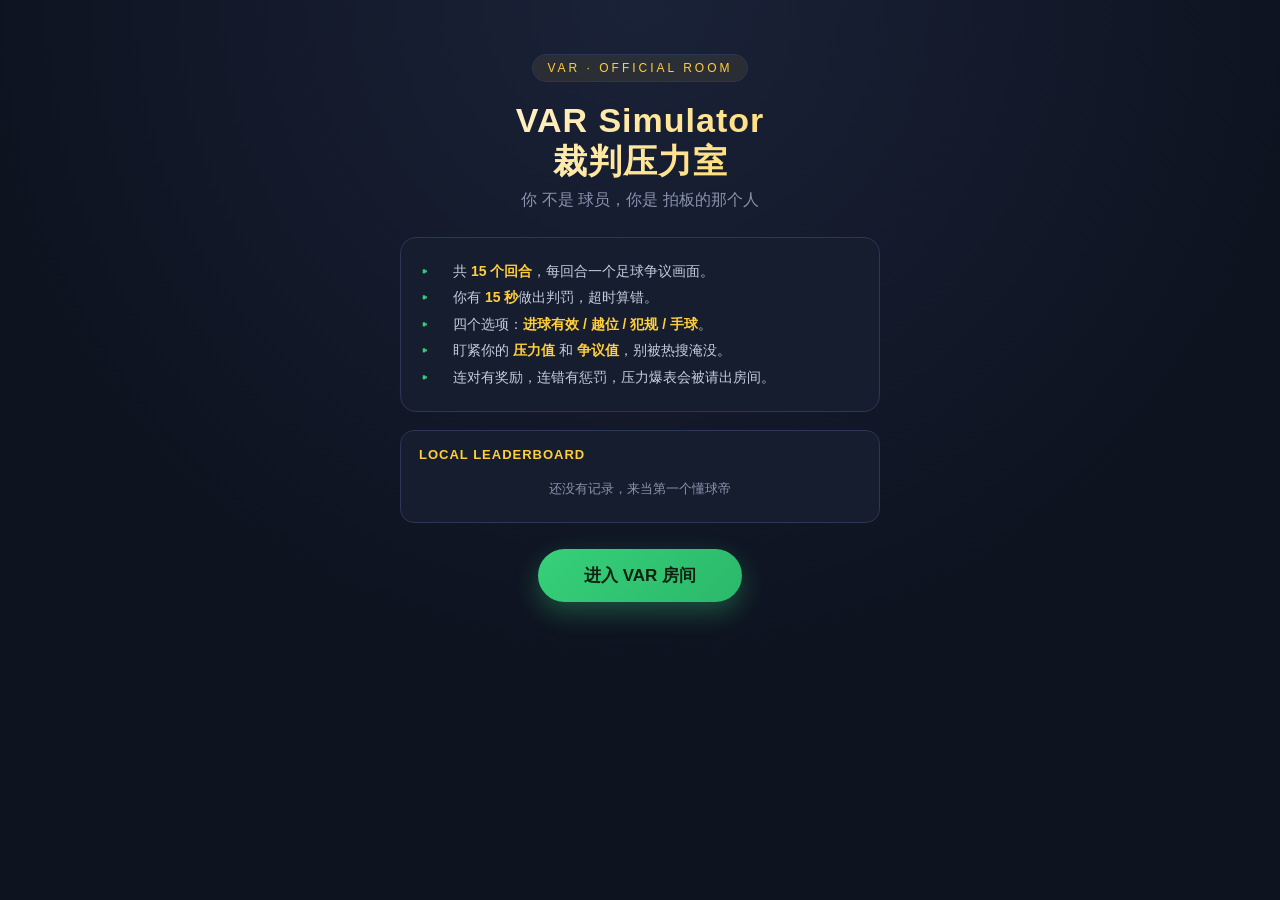
==== commit c677dd30: "feat: 新增5个回合（门将禁区外手球/越位干扰门将/禁区假摔/门线悬案/进球前回溯犯规），回合总数10→15，评级阈值改为按比例自动计算，新增dive碰撞效果，同步更新README" ====
--- a/var-simulator.html
+++ b/var-simulator.html
@@ -189,7 +189,7 @@
     <h1 class="title-main">VAR Simulator<br>裁判压力室</h1>
     <p class="title-sub">你 不是 球员，你是 拍板的那个人</p>
     <div class="intro-card">
-      <div class="row"><span>▸</span><span>共 <b>10 个回合</b>，每回合一个足球争议画面。</span></div>
+      <div class="row"><span>▸</span><span>共 <b>15 个回合</b>，每回合一个足球争议画面。</span></div>
       <div class="row"><span>▸</span><span>你有 <b>15 秒</b>做出判罚，超时算错。</span></div>
       <div class="row"><span>▸</span><span>四个选项：<b>进球有效 / 越位 / 犯规 / 手球</b>。</span></div>
       <div class="row"><span>▸</span><span>盯紧你的 <b>压力值</b> 和 <b>争议值</b>，别被热搜淹没。</span></div>
@@ -203,7 +203,7 @@
   <section id="gameScreen" class="screen" hidden>
     <div class="topbar">
       <span class="brand">VAR · 裁判压力室</span>
-      <span class="round-pill" id="roundPill">第 1 / 10 回合</span>
+      <span class="round-pill" id="roundPill">第 1 / 15 回合</span>
       <span class="timer" id="timer">15.0</span>
     </div>
     <div class="monitor">
@@ -282,7 +282,12 @@
   { id:7, title:"肩膀不是手", description:"一脚射门击中防守球员肩膀后变线弹入球门，防守方疯狂投诉手球，要求吹掉进球。", correctAnswer:"进球有效", explanation:"肩膀属合法触球部位，肩部以下手臂才判手球。击中肩膀不构成手球，进球有效。", crowdReaction:"球迷：\"肩膀肩膀，又不是手肘！\"", coachReaction:"防守方教练摊手：\"下次我让球员用脸挡？\"", mediaHeadline:"《肩膀清白，进球成立》", linesmanThought:"边裁内心：\"打肩膀还是打手臂？我站的那个角度根本看不清，幸好不是我判。\"", controversyImpact:6, scene:{ highlight:{x:558,y:188,label:"肩膀"}, ball:{x1:400,y1:200,x2:612,y2:198}, attacker:{x1:395,y1:205,x2:430,y2:205}, players:[{type:"def",x:560,y:205},{type:"gk",x:612,y:200}] } },
   { id:8, title:"干净利落的滑铲", description:"防守球员一记干净滑铲先碰到球，球弹到另一名进攻球员脚下破门，丢球方围住裁判投诉犯规。", correctAnswer:"进球有效", explanation:"先触球且动作合理的滑铲属合法防守，不构成犯规，随后产生的进球有效。", crowdReaction:"球迷：\"这铲得比扫地机器人还干净！\"", coachReaction:"丢球方教练跺脚：\"铲到球就不算犯规？我不服！\"", mediaHeadline:"《先碰球的铲球，VAR 摆手放过》", linesmanThought:"边裁内心：\"铲到球了！这个我看得真真的——虽然铲完人确实倒了，但那不怪我。\"", controversyImpact:4, scene:{ collision:{x:434,y:203,at:0.45,kind:"clean"}, ball:{x1:380,y1:198,x2:600,y2:200}, attacker:{x1:380,y1:205,x2:430,y2:208}, players:[{type:"def",x:475,y:205,slideTo:{x:438,y:206}},{type:"att",x:300,y:250},{type:"gk",x:612,y:200}] } },
   { id:9, title:"头球前的暗手", description:"角球开出，进攻球员在起跳头球前，明显伸手推开防守球员，随后头球破门。", correctAnswer:"犯规", explanation:"头球前用手推搡防守球员属犯规，进球无效，判防守方任意球。", crowdReaction:"球迷：\"那一推比我挤早高峰还用力！\"", coachReaction:"防守方教练模仿推人动作：\"看到没？这是柔道！\"", mediaHeadline:"《先推后顶，进球泡汤》", linesmanThought:"边裁内心：\"那一推我看见了，但当时以为他俩在友好拍肩鼓励，谁推谁分不清。\"", controversyImpact:3, scene:{ collision:{x:442,y:188,at:0.5,kind:"push"}, highlight:{x:444,y:188,label:"推手"}, ball:{x1:250,y1:80,x2:452,y2:184}, attacker:{x1:420,y1:205,x2:452,y2:182}, players:[{type:"def",x:470,y:205},{type:"def",x:430,y:245},{type:"gk",x:612,y:200}] } },
-  { id:10, title:"防线身后的单刀", description:"进攻球员在防线身后接到队友过顶长传，单刀面对门将推射破门，越位线清晰可见。", correctAnswer:"越位", explanation:"传球瞬间进攻球员处于倒数第二名防守球员身前（更靠近球门），接球即越位，进球无效。", crowdReaction:"球迷：\"这越位线画得比斑马线还清楚！\"", coachReaction:"防守方教练点头：\"这次没什么可吵的。\"", mediaHeadline:"《单刀变空欢，越位线说了算》", linesmanThought:"边裁内心：\"这条线我画得问心无愧，就摆在那儿，谁看都越位，我这次没眨眼。\"", controversyImpact:2, scene:{ offsideLine:380, ball:{x1:300,y1:230,x2:480,y2:200}, attacker:{x1:470,y1:205,x2:590,y2:200}, players:[{type:"def",x:380,y:180},{type:"def",x:380,y:270},{type:"att",x:290,y:235},{type:"gk",x:612,y:200}] } }
+  { id:10, title:"防线身后的单刀", description:"进攻球员在防线身后接到队友过顶长传，单刀面对门将推射破门，越位线清晰可见。", correctAnswer:"越位", explanation:"传球瞬间进攻球员处于倒数第二名防守球员身前（更靠近球门），接球即越位，进球无效。", crowdReaction:"球迷：\"这越位线画得比斑马线还清楚！\"", coachReaction:"防守方教练点头：\"这次没什么可吵的。\"", mediaHeadline:"《单刀变空欢，越位线说了算》", linesmanThought:"边裁内心：\"这条线我画得问心无愧，就摆在那儿，谁看都越位，我这次没眨眼。\"", controversyImpact:2, scene:{ offsideLine:380, ball:{x1:300,y1:230,x2:480,y2:200}, attacker:{x1:470,y1:205,x2:590,y2:200}, players:[{type:"def",x:380,y:180},{type:"def",x:380,y:270},{type:"att",x:290,y:235},{type:"gk",x:612,y:200}] } },
+  { id:11, title:"门将出击过了头", description:"门将冲出禁区想要拦截直塞球，但在禁区线外用手将球抱住。进攻球员集体举手示意手球。", correctAnswer:"手球", explanation:"守门员仅在自己禁区内享有手球特权。禁区外用手触球属手球犯规，判直接任意球。", crowdReaction:"球迷：\"门将以为禁区是整个中场吗？\"", coachReaction:"进攻方教练跳脚：\"他抱着球跑出禁区了都！\"", mediaHeadline:"《门将的禁区，不是整个球场》", linesmanThought:"边裁内心：\"我数了步数，他确实跑出去了三步，但数步数不是我的工作。\"", controversyImpact:5, scene:{ ball:{x1:300,y1:200,x2:470,y2:200}, attacker:{x1:300,y1:205,x2:440,y2:205}, players:[{type:"gk",x:475,y:200},{type:"def",x:430,y:240},{type:"def",x:380,y:260}] } },
+  { id:12, title:"挡视线的影子", description:"一名进攻球员站在越位位置，虽然没有触球，但正好挡住了门将视线。队友从远处射门得分。", correctAnswer:"越位", explanation:"处于越位位置的球员即使不触球，若遮挡门将视线、干扰门将扑救，即构成越位犯规，进球无效。", crowdReaction:"球迷：\"他没碰球啊！怎么也越位？\"懂球帝：\"这叫干扰！\"", coachReaction:"防守方教练：\"他站在那儿跟柱子一样，门将怎么看球？\"", mediaHeadline:"《不碰球也能越位，规则就是这么细》", linesmanThought:"边裁内心：\"这个我真举旗了，但他没碰球我也有点虚，好在 VAR 看清了。\"", controversyImpact:9, scene:{ offsideLine:380, ball:{x1:280,y1:230,x2:612,y2:198}, attacker:{x1:280,y1:235,x2:430,y2:208}, players:[{type:"def",x:380,y:180},{type:"def",x:380,y:270},{type:"att",x:560,y:200},{type:"gk",x:612,y:200}] } },
+  { id:13, title:"影帝级表演", description:"进攻球员突入禁区，在没有身体接触的情况下突然倒地，双手抱头痛苦翻滚。防守球员一脸茫然。", correctAnswer:"犯规", explanation:"无身体接触情况下假摔骗取点球属非体育行为（假摔），判犯规并可能出示黄牌，不判点球。", crowdReaction:"球迷：\"这演技，奥斯卡欠他一座小金人！\"", coachReaction:"防守方教练冷笑：\"建议他退役去演电影。\"", mediaHeadline:"《禁区影帝，VAR 不买账》", linesmanThought:"边裁内心：\"我看了三遍回放，连一根草都没碰到他，他是被空气绊倒的。\"", controversyImpact:6, scene:{ collision:{x:510,y:215,at:0.4,kind:"dive"}, ball:{x1:380,y1:198,x2:505,y2:202}, attacker:{x1:380,y1:205,x2:510,y2:215}, players:[{type:"def",x:540,y:205},{type:"gk",x:612,y:200}] } },
+  { id:14, title:"压线还是过线", description:"射门击中门柱后弹向球门线，防守球员奋力解围。球整体是否已经越过门线？全场屏息等待 VAR 判定。", correctAnswer:"进球有效", explanation:"门线技术判定球整体已完全越过球门线，进球有效。即使防守球员随后解围，进球依然成立。", crowdReaction:"球迷：\"进了！没进？进了？我眼都花了！\"", coachReaction:"防守方教练捂眼：\"我不敢看，告诉我结果就行。\"", mediaHeadline:"《毫米级判定，门线技术说了算》", linesmanThought:"边裁内心：\"这个我真看不清，球太快了，感谢门线技术替我背锅。\"", controversyImpact:4, scene:{ highlight:{x:620,y:200,label:"门线"}, ball:{x1:400,y1:200,x2:622,y2:200}, attacker:{x1:395,y1:205,x2:430,y2:205}, players:[{type:"def",x:580,y:205},{type:"gk",x:612,y:200}] } },
+  { id:15, title:"进球前的旧账", description:"进球前几秒，进攻方球员在中场附近推搡防守球员，裁判未吹停比赛，随后进攻方完成破门。VAR 回溯检查。", correctAnswer:"犯规", explanation:"VAR 可回溯进球前的犯规。若进球前存在明显犯规（即使裁判当时未吹停），进球应被取消，判防守方任意球。", crowdReaction:"球迷：\"这都追溯到上一回合了？VAR 管得真宽！\"", coachReaction:"丢球方教练：\"早该吹了！这叫什么叫有利？\"", mediaHeadline:"《进球无效，VAR 追到中场算旧账》", linesmanThought:"边裁内心：\"那个推搡我看见了，但当时以为裁判会吹，结果他没吹，我也没敢举旗。\"", controversyImpact:7, scene:{ collision:{x:320,y:250,at:0.3,kind:"push"}, ball:{x1:340,y1:248,x2:600,y2:200}, attacker:{x1:340,y1:255,x2:590,y2:200}, players:[{type:"def",x:320,y:245},{type:"def",x:480,y:200},{type:"gk",x:612,y:200}] } }
 ];
 
 const danmakuPool = ["VAR 又来了！","这都看不出来？","裁判去看屏幕！","我奶奶都看出来越位了！","这球要吵到明天。","快判啊！","压力来到了 VAR 这边","全场都在等","别看回放了！","这还用看？","我要上热搜了","时间！时间！"];
@@ -291,8 +296,8 @@
 const pressQuestions = [
   { when:(s)=>s.controversy>=50, reporter:"《球市周刊》记者", question:"今天您的几次判罚引发了巨大争议，争议值高达 {controversy}。您觉得自己对得起 VAR 房间这把椅子吗？", options:[{text:"我对每一帧回放都负责，规则就是规则。",opinion:+8,tag:"硬刚"},{text:"有些判罚确实可以再讨论，但当时时间有限。",opinion:+3,tag:"服软"},{text:"下一个问题。",opinion:-5,tag:"拒答"}] },
   { when:(s)=>s.pressure>=60, reporter:"体育频道现场记者", question:"我们看到您在后半段压力值飙到 {pressure}，画面都变红了。当时心态崩了吗？", options:[{text:"压力是裁判工作的一部分，我扛住了。",opinion:+5,tag:"嘴硬"},{text:"说实话，确实有点慌，但判罚没受影响。",opinion:+6,tag:"坦诚"},{text:"我什么都没看到，眼前一片红。",opinion:-8,tag:"自爆"}] },
-  { when:(s)=>s.correct>=7, reporter:"《战术板》专栏作家", question:"您今天 {correct} 次判罚正确，是本赛季 VAR 表现最好的之一。有什么秘诀？", options:[{text:"多看球，多被骂，脸皮厚了判断就准了。",opinion:+10,tag:"幽默"},{text:"只是做好本职工作，没什么特别的。",opinion:+4,tag:"谦虚"},{text:"秘诀就是——别眨眼。",opinion:+7,tag:"装酷"}] },
-  { when:(s)=>s.correct<=4, reporter:"球迷代表（带了喇叭）", question:"{correct} 个对的……您是认真的吗？我奶奶……", options:[{text:"我接受球迷的批评，会认真复盘。",opinion:+5,tag:"认怂"},{text:"规则很复杂，不是每个人都能理解的。",opinion:-10,tag:"嘴硬"},{text:"你奶奶来判可能确实比我强，我认。",opinion:+8,tag:"自嘲"}] },
+  { when:(s)=>s.correct>=10, reporter:"《战术板》专栏作家", question:"您今天 {correct} 次判罚正确，是本赛季 VAR 表现最好的之一。有什么秘诀？", options:[{text:"多看球，多被骂，脸皮厚了判断就准了。",opinion:+10,tag:"幽默"},{text:"只是做好本职工作，没什么特别的。",opinion:+4,tag:"谦虚"},{text:"秘诀就是——别眨眼。",opinion:+7,tag:"装酷"}] },
+  { when:(s)=>s.correct<=6, reporter:"球迷代表（带了喇叭）", question:"{correct} 个对的……您是认真的吗？我奶奶……", options:[{text:"我接受球迷的批评，会认真复盘。",opinion:+5,tag:"认怂"},{text:"规则很复杂，不是每个人都能理解的。",opinion:-10,tag:"嘴硬"},{text:"你奶奶来判可能确实比我强，我认。",opinion:+8,tag:"自嘲"}] },
   { when:()=>true, reporter:"自由撰稿人", question:"最后一个问题：如果时光倒流，你最想重新判罚哪一回合？", options:[{text:"每一回合都想重来，但裁判没有后悔药。",opinion:+6,tag:"感慨"},{text:"一个都不用重来，我对自己有信心。",opinion:+2,tag:"自信"},{text:"能不能把整个 VAR 房间也时光倒流回去？",opinion:+5,tag:"搞笑"}] }
 ];
 
@@ -317,7 +322,7 @@
 function drawPitch(){ ctx.fillStyle="#2d8a3e"; ctx.fillRect(0,0,W,H); ctx.fillStyle="rgba(255,255,255,.04)"; for(let i=0;i<10;i++){if(i%2===0)ctx.fillRect(i*64,0,64,H)} ctx.strokeStyle="rgba(255,255,255,.85)"; ctx.lineWidth=2; const m=18; ctx.strokeRect(m,m,W-m*2,H-m*2); ctx.beginPath(); ctx.moveTo(W/2,m); ctx.lineTo(W/2,H-m); ctx.stroke(); ctx.beginPath(); ctx.arc(W/2,H/2,48,0,Math.PI*2); ctx.stroke(); ctx.beginPath(); ctx.arc(W/2,H/2,3,0,Math.PI*2); ctx.fillStyle="#fff"; ctx.fill(); ctx.strokeRect(520,70,W-m-520,260); ctx.strokeRect(575,135,W-m-575,130); ctx.beginPath(); ctx.arc(560,200,3,0,Math.PI*2); ctx.fillStyle="#fff"; ctx.fill(); ctx.strokeStyle="#fff"; ctx.lineWidth=3; ctx.beginPath(); ctx.moveTo(W-m,165); ctx.lineTo(W-m+10,165); ctx.lineTo(W-m+10,235); ctx.lineTo(W-m,235); ctx.stroke(); ctx.strokeStyle="rgba(255,255,255,.25)"; ctx.lineWidth=1; for(let y=168;y<=232;y+=8){ctx.beginPath(); ctx.moveTo(W-m,y); ctx.lineTo(W-m+10,y); ctx.stroke()} ctx.lineWidth=2; }
 function drawPlayer(x,y,color,label){ ctx.beginPath(); ctx.arc(x,y+1,9,0,Math.PI*2); ctx.fillStyle="rgba(0,0,0,.25)"; ctx.fill(); ctx.beginPath(); ctx.arc(x,y,9,0,Math.PI*2); ctx.fillStyle=color; ctx.fill(); ctx.lineWidth=2; ctx.strokeStyle="rgba(255,255,255,.9)"; ctx.stroke(); if(label){ctx.fillStyle="#fff"; ctx.font="bold 9px sans-serif"; ctx.textAlign="center"; ctx.textBaseline="middle"; ctx.fillText(label,x,y+1)} }
 function drawScene(ev,p){ const sc=ev.scene; drawPitch(); if(sc.offsideLine!=null){ctx.save(); ctx.strokeStyle="rgba(255,77,94,.9)"; ctx.lineWidth=2; ctx.setLineDash([8,6]); ctx.beginPath(); ctx.moveTo(sc.offsideLine,18); ctx.lineTo(sc.offsideLine,H-18); ctx.stroke(); ctx.setLineDash([]); ctx.fillStyle="rgba(255,77,94,.9)"; ctx.font="bold 11px sans-serif"; ctx.textAlign="center"; ctx.fillText("越位线",sc.offsideLine,12); ctx.restore()} sc.players.forEach(pl=>{let x=pl.x,y=pl.y; if(pl.slideTo){const t=clamp((p-0.2)/0.4,0,1); x=lerp(pl.x,pl.slideTo.x,t); y=lerp(pl.y,pl.slideTo.y,t)} drawPlayer(x,y,COLORS[pl.type],pl.type==="gk"?"G":"")}); const ep=ease(p); const ax=lerp(sc.attacker.x1,sc.attacker.x2,ep); const ay=lerp(sc.attacker.y1,sc.attacker.y2,ep); ctx.save(); ctx.strokeStyle="rgba(255,82,82,.55)"; ctx.lineWidth=2; ctx.setLineDash([5,5]); ctx.beginPath(); ctx.moveTo(sc.attacker.x1,sc.attacker.y1); ctx.lineTo(ax,ay); ctx.stroke(); ctx.setLineDash([]); if(p>0.15){const dx=sc.attacker.x2-sc.attacker.x1,dy=sc.attacker.y2-sc.attacker.y1; const ang=Math.atan2(dy,dx); ctx.translate(ax,ay); ctx.rotate(ang); ctx.fillStyle="rgba(255,82,82,.7)"; ctx.beginPath(); ctx.moveTo(0,0); ctx.lineTo(-7,-4); ctx.lineTo(-7,4); ctx.closePath(); ctx.fill(); ctx.rotate(-ang); ctx.translate(-ax,-ay)} ctx.restore(); const bx=lerp(sc.ball.x1,sc.ball.x2,ep); const by=lerp(sc.ball.y1,sc.ball.y2,ep); ctx.save(); ctx.strokeStyle="rgba(255,255,255,.7)"; ctx.lineWidth=2; ctx.setLineDash([4,6]); ctx.beginPath(); ctx.moveTo(sc.ball.x1,sc.ball.y1); ctx.lineTo(bx,by); ctx.stroke(); ctx.setLineDash([]); ctx.restore(); if(sc.collision&&p>=sc.collision.at){const c=sc.collision; const cp=clamp((p-c.at)/0.4,0,1); drawCollision(c.x,c.y,cp,c.kind)} if(sc.highlight&&p>0.45){const h=sc.highlight; ctx.save(); const pulse=0.5+0.5*Math.sin(Date.now()/200); ctx.strokeStyle='rgba(255,206,58,'+(0.6+0.4*pulse)+')'; ctx.lineWidth=2.5; ctx.beginPath(); ctx.arc(h.x,h.y,16,0,Math.PI*2); ctx.stroke(); ctx.beginPath(); ctx.arc(h.x,h.y,11,0,Math.PI*2); ctx.stroke(); ctx.fillStyle="rgba(255,206,58,.18)"; ctx.beginPath(); ctx.arc(h.x,h.y,16,0,Math.PI*2); ctx.fill(); ctx.fillStyle="#ffce3a"; ctx.font="bold 10px sans-serif"; ctx.textAlign="center"; ctx.fillText(h.label,h.x,h.y-22); ctx.restore()} ctx.beginPath(); ctx.arc(bx,by+1,5,0,Math.PI*2); ctx.fillStyle="rgba(0,0,0,.3)"; ctx.fill(); ctx.beginPath(); ctx.arc(bx,by,5,0,Math.PI*2); ctx.fillStyle="#fff"; ctx.fill(); ctx.lineWidth=1; ctx.strokeStyle="#222"; ctx.stroke(); drawPlayer(ax,ay,COLORS.att,"") }
-function drawCollision(x,y,p,kind){ ctx.save(); if(kind==="clean"){ctx.strokeStyle="rgba(54,208,122,.9)"; ctx.lineWidth=3; ctx.beginPath(); ctx.moveTo(x-8,y); ctx.lineTo(x-2,y+6); ctx.lineTo(x+9,y-7); ctx.stroke()} else{const r=10+p*12; ctx.strokeStyle=kind==="push"?"rgba(255,77,94,.9)":"rgba(255,77,94,.95)"; ctx.lineWidth=2.5; for(let i=0;i<6;i++){const a=(i/6)*Math.PI*2+p; ctx.beginPath(); ctx.moveTo(x,y); ctx.lineTo(x+Math.cos(a)*r,y+Math.sin(a)*r); ctx.stroke()} ctx.fillStyle="rgba(255,77,94,.25)"; ctx.beginPath(); ctx.arc(x,y,r*0.6,0,Math.PI*2); ctx.fill()} ctx.restore() }
+function drawCollision(x,y,p,kind){ ctx.save(); if(kind==="clean"){ctx.strokeStyle="rgba(54,208,122,.9)"; ctx.lineWidth=3; ctx.beginPath(); ctx.moveTo(x-8,y); ctx.lineTo(x-2,y+6); ctx.lineTo(x+9,y-7); ctx.stroke()} else if(kind==="dive"){const r=8+p*6; ctx.strokeStyle="rgba(255,206,58,.9)"; ctx.lineWidth=2.5; ctx.beginPath(); ctx.arc(x,y,r,0,Math.PI*2); ctx.stroke(); ctx.fillStyle="rgba(255,206,58,.2)"; ctx.beginPath(); ctx.arc(x,y,r,0,Math.PI*2); ctx.fill(); ctx.fillStyle="#ffce3a"; ctx.font="bold 14px sans-serif"; ctx.textAlign="center"; ctx.textBaseline="middle"; ctx.fillText("?",x,y+1); ctx.font="bold 9px sans-serif"; ctx.fillText("假摔",x,y-r-6)} else{const r=10+p*12; ctx.strokeStyle=kind==="push"?"rgba(255,77,94,.9)":"rgba(255,77,94,.95)"; ctx.lineWidth=2.5; for(let i=0;i<6;i++){const a=(i/6)*Math.PI*2+p; ctx.beginPath(); ctx.moveTo(x,y); ctx.lineTo(x+Math.cos(a)*r,y+Math.sin(a)*r); ctx.stroke()} ctx.fillStyle="rgba(255,77,94,.25)"; ctx.beginPath(); ctx.arc(x,y,r*0.6,0,Math.PI*2); ctx.fill()} ctx.restore() }
 
 // 连击 & 压力 UI
 function updateStreakUI(){ const pill=$("roundPill"); const old=pill.querySelector(".streak-badge"); if(old)old.remove(); let badge=null; if(state.streak>=5)badge='<span class="streak-badge god">VAR 之神 '+state.streak+'连</span>'; else if(state.streak>=3)badge='<span class="streak-badge hot">火眼金睛 '+state.streak+'连</span>'; else if(state.streakWrong>=3)badge='<span class="streak-badge cold">被质疑 '+state.streakWrong+'连错</span>'; if(badge)pill.insertAdjacentHTML("beforeend",badge); const mon=document.querySelector(".monitor"); if(state.streak>=5)mon.classList.add("god-mode"); else mon.classList.remove("god-mode") }
@@ -325,7 +330,7 @@
 function triggerBlackout(cb){ if(state.blackoutLock)return; state.blackoutLock=true; const f=$("flash"); const mon=document.querySelector(".monitor"); const t=document.createElement("div"); t.className="blackout-text"; t.innerHTML="压力爆表<br>你已被请出 VAR 房间"; mon.appendChild(t); f.classList.remove("green","red"); void f.offsetWidth; f.classList.add("blackout"); setTimeout(()=>{f.classList.remove("blackout"); t.remove(); state.pressure=60; updateStatsUI(); updatePressureVisual(); state.blackoutLock=false; if(cb)cb()},2500) }
 
 // 回合控制
-function startRound(){ const ev=events[state.round]; state.answered=false; state.timeLeft=ROUND_TIME; state.progress=0; if(state.streak>=3&&state.streak<5)state.timeLeft=ROUND_TIME+2; $("roundPill").innerHTML='第 '+(state.round+1)+' / 10 回合'; $("evTitle").textContent=ev.title; $("evText").textContent=ev.description; document.querySelectorAll(".choice").forEach(b=>{b.disabled=false; b.classList.remove("correct-pick","wrong-pick")}); $("feedback").classList.remove("show"); $("feedback").innerHTML=""; updateTimerUI(); updateStatsUI(); updateStreakUI(); updatePressureVisual(); let st=null; const D=2400; cancelAnimationFrame(state.animRAF); const step=ts=>{if(st===null)st=ts; let p=Math.min((ts-st)/D,1); state.progress=p; drawScene(ev,p); if(p<1)state.animRAF=requestAnimationFrame(step); else state.animRAF=requestAnimationFrame(idle)}; const idle=()=>{drawScene(ev,1); if(!state.answered)state.animRAF=requestAnimationFrame(idle)}; state.animRAF=requestAnimationFrame(step); clearInterval(state.timerId); state.timerId=setInterval(tick,100); clearInterval(state.dmkId); const pool=state.pressure>=80?danmakuPoolHigh:danmakuPool; state.dmkId=setInterval(()=>{if(!state.answered)spawnDanmaku(pool[Math.floor(Math.random()*pool.length)],state.pressure>=80)},1100) }
+function startRound(){ const ev=events[state.round]; state.answered=false; state.timeLeft=ROUND_TIME; state.progress=0; if(state.streak>=3&&state.streak<5)state.timeLeft=ROUND_TIME+2; $("roundPill").innerHTML='第 '+(state.round+1)+' / '+events.length+' 回合'; $("evTitle").textContent=ev.title; $("evText").textContent=ev.description; document.querySelectorAll(".choice").forEach(b=>{b.disabled=false; b.classList.remove("correct-pick","wrong-pick")}); $("feedback").classList.remove("show"); $("feedback").innerHTML=""; updateTimerUI(); updateStatsUI(); updateStreakUI(); updatePressureVisual(); let st=null; const D=2400; cancelAnimationFrame(state.animRAF); const step=ts=>{if(st===null)st=ts; let p=Math.min((ts-st)/D,1); state.progress=p; drawScene(ev,p); if(p<1)state.animRAF=requestAnimationFrame(step); else state.animRAF=requestAnimationFrame(idle)}; const idle=()=>{drawScene(ev,1); if(!state.answered)state.animRAF=requestAnimationFrame(idle)}; state.animRAF=requestAnimationFrame(step); clearInterval(state.timerId); state.timerId=setInterval(tick,100); clearInterval(state.dmkId); const pool=state.pressure>=80?danmakuPoolHigh:danmakuPool; state.dmkId=setInterval(()=>{if(!state.answered)spawnDanmaku(pool[Math.floor(Math.random()*pool.length)],state.pressure>=80)},1100) }
 function tick(){ if(state.answered)return; state.timeLeft-=0.1; if(state.timeLeft<=0){state.timeLeft=0; updateTimerUI(); handleTimeout(); return} updateTimerUI() }
 function updateTimerUI(){ const t=$("timer"); t.textContent=state.timeLeft.toFixed(1); if(state.timeLeft<=5)t.classList.add("warn"); else t.classList.remove("warn") }
 function updateStatsUI(){ $("stCorrect").textContent=state.correct; const an=state.answered?state.round+1:state.round; const acc=an>0?Math.round((state.correct/an)*100):0; $("stAcc").textContent=acc+"%"; $("stPress").textContent=state.pressure; $("stCont").textContent=state.controversy; $("pressBar").style.width=state.pressure+"%"; $("contBar").style.width=state.controversy+"%" }
@@ -341,7 +346,7 @@
 function spawnDanmaku(text,high){ const l=$("danmaku"); const s=document.createElement("span"); s.textContent=text; if(high)s.classList.add("high"); s.style.top=(8+Math.random()*70)+"%"; const d=5+Math.random()*3; s.style.animationDuration=d+"s"; l.appendChild(s); setTimeout(()=>s.remove(),d*1000+200) }
 
 // 结束页
-function getRating(c){ if(c>=9)return{rating:"世界级 VAR 裁判",summary:"VAR 房间为你预留了 C 位，解说员都准备给你鼓掌了。"}; if(c>=7)return{rating:"可靠的裁判",summary:"稳如老狗，教练组偷偷记下了你的名字。"}; if(c>=5)return{rating:"争议制造机",summary:"赛后热搜第一：\"又是这个裁判\"，建议今晚关闭手机。"}; if(c>=3)return{rating:"赛后道歉声明预备役",summary:"道歉声明草稿已为你生成三版，记得挑一个真诚的。"}; return{rating:"建议远离 VAR 房间",summary:"请离 VAR 房间远一点，越远越好，谢谢配合。"} }
+function getRating(c){ const total=events.length; if(c>=total-2)return{rating:"世界级 VAR 裁判",summary:"VAR 房间为你预留了 C 位，解说员都准备给你鼓掌了。"}; if(c>=Math.floor(total*0.67))return{rating:"可靠的裁判",summary:"稳如老狗，教练组偷偷记下了你的名字。"}; if(c>=Math.floor(total*0.47))return{rating:"争议制造机",summary:"赛后热搜第一：\"又是这个裁判\"，建议今晚关闭手机。"}; if(c>=Math.floor(total*0.27))return{rating:"赛后道歉声明预备役",summary:"道歉声明草稿已为你生成三版，记得挑一个真诚的。"}; return{rating:"建议远离 VAR 房间",summary:"请离 VAR 房间远一点，越远越好，谢谢配合。"} }
 function showEnd(){ $("gameScreen").hidden=true; $("endScreen").hidden=false; const c=state.correct; const acc=Math.round((c/events.length)*100); const{rating,summary}=getRating(c); const td=new Date(); saveLeaderboard({score:c,rating,date:(td.getMonth()+1)+"/"+td.getDate()}); $("endRating").textContent=rating; $("endSummary").textContent=summary; $("endCorrect").textContent=c; $("endAcc").textContent=acc+"%"; $("endPress").textContent=state.pressure; $("endCont").textContent=state.controversy }
 
 // 发布会
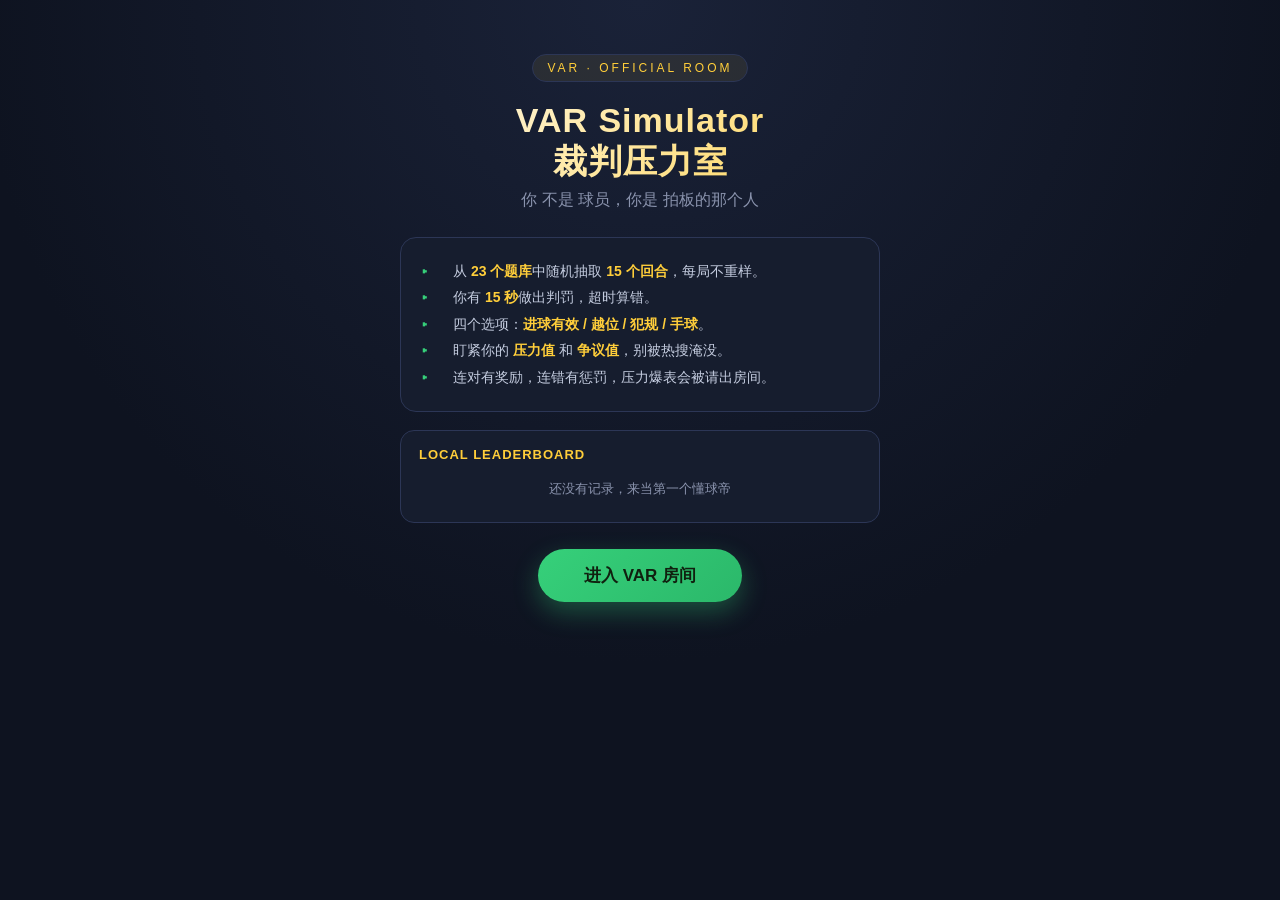
==== commit 6ff37d8c: "feat: 题库扩展至23个 + 每局随机抽取15个并打乱顺序 - 新增8个回合：越位回撤接球/贴身手臂不手球/脱衣庆祝/门线手球解围/解围失误消除越位/越位位置被推倒/门将接回传球/越位线干扰 - " ====
--- a/var-simulator.html
+++ b/var-simulator.html
@@ -189,7 +189,7 @@
     <h1 class="title-main">VAR Simulator<br>裁判压力室</h1>
     <p class="title-sub">你 不是 球员，你是 拍板的那个人</p>
     <div class="intro-card">
-      <div class="row"><span>▸</span><span>共 <b>15 个回合</b>，每回合一个足球争议画面。</span></div>
+      <div class="row"><span>▸</span><span>从 <b>23 个题库</b>中随机抽取 <b>15 个回合</b>，每局不重样。</span></div>
       <div class="row"><span>▸</span><span>你有 <b>15 秒</b>做出判罚，超时算错。</span></div>
       <div class="row"><span>▸</span><span>四个选项：<b>进球有效 / 越位 / 犯规 / 手球</b>。</span></div>
       <div class="row"><span>▸</span><span>盯紧你的 <b>压力值</b> 和 <b>争议值</b>，别被热搜淹没。</span></div>
@@ -271,6 +271,7 @@
 <script>
 /* ========== 数据层 ========== */
 const ROUND_TIME = 15;
+const ROUNDS_PER_GAME = 15;
 
 const events = [
   { id:1, title:"直塞破门的诱惑", description:"前锋接到中场直塞后单刀破门，边裁没有举旗，全场欢呼。但他启动时，明显比最后一名防守球员更靠近球门。", correctAnswer:"越位", explanation:"越位规则：队友传球的瞬间，若进攻球员比倒数第二名防守球员更靠近球门线，即处于越位位置并参与进攻，应判越位，进球无效。", crowdReaction:"球迷：\"这都越位了？我奶奶站这儿都看出来！\"", coachReaction:"防守方教练疯狂鼓掌：\"VAR 终于干了件人事！\"", mediaHeadline:"《越位半条街，VAR 毫不留情》", linesmanThought:"边裁内心：\"我其实看见他越位了，但当时正好眨了下眼，之后就不好意思举旗了。\"", controversyImpact:2, scene:{ offsideLine:340, ball:{x1:250,y1:265,x2:430,y2:210}, attacker:{x1:420,y1:205,x2:565,y2:200}, players:[{type:"def",x:340,y:195},{type:"def",x:340,y:270},{type:"att",x:235,y:270},{type:"gk",x:612,y:200}] } },
@@ -287,7 +288,15 @@
   { id:12, title:"挡视线的影子", description:"一名进攻球员站在越位位置，虽然没有触球，但正好挡住了门将视线。队友从远处射门得分。", correctAnswer:"越位", explanation:"处于越位位置的球员即使不触球，若遮挡门将视线、干扰门将扑救，即构成越位犯规，进球无效。", crowdReaction:"球迷：\"他没碰球啊！怎么也越位？\"懂球帝：\"这叫干扰！\"", coachReaction:"防守方教练：\"他站在那儿跟柱子一样，门将怎么看球？\"", mediaHeadline:"《不碰球也能越位，规则就是这么细》", linesmanThought:"边裁内心：\"这个我真举旗了，但他没碰球我也有点虚，好在 VAR 看清了。\"", controversyImpact:9, scene:{ offsideLine:380, ball:{x1:280,y1:230,x2:612,y2:198}, attacker:{x1:280,y1:235,x2:430,y2:208}, players:[{type:"def",x:380,y:180},{type:"def",x:380,y:270},{type:"att",x:560,y:200},{type:"gk",x:612,y:200}] } },
   { id:13, title:"影帝级表演", description:"进攻球员突入禁区，在没有身体接触的情况下突然倒地，双手抱头痛苦翻滚。防守球员一脸茫然。", correctAnswer:"犯规", explanation:"无身体接触情况下假摔骗取点球属非体育行为（假摔），判犯规并可能出示黄牌，不判点球。", crowdReaction:"球迷：\"这演技，奥斯卡欠他一座小金人！\"", coachReaction:"防守方教练冷笑：\"建议他退役去演电影。\"", mediaHeadline:"《禁区影帝，VAR 不买账》", linesmanThought:"边裁内心：\"我看了三遍回放，连一根草都没碰到他，他是被空气绊倒的。\"", controversyImpact:6, scene:{ collision:{x:510,y:215,at:0.4,kind:"dive"}, ball:{x1:380,y1:198,x2:505,y2:202}, attacker:{x1:380,y1:205,x2:510,y2:215}, players:[{type:"def",x:540,y:205},{type:"gk",x:612,y:200}] } },
   { id:14, title:"压线还是过线", description:"射门击中门柱后弹向球门线，防守球员奋力解围。球整体是否已经越过门线？全场屏息等待 VAR 判定。", correctAnswer:"进球有效", explanation:"门线技术判定球整体已完全越过球门线，进球有效。即使防守球员随后解围，进球依然成立。", crowdReaction:"球迷：\"进了！没进？进了？我眼都花了！\"", coachReaction:"防守方教练捂眼：\"我不敢看，告诉我结果就行。\"", mediaHeadline:"《毫米级判定，门线技术说了算》", linesmanThought:"边裁内心：\"这个我真看不清，球太快了，感谢门线技术替我背锅。\"", controversyImpact:4, scene:{ highlight:{x:620,y:200,label:"门线"}, ball:{x1:400,y1:200,x2:622,y2:200}, attacker:{x1:395,y1:205,x2:430,y2:205}, players:[{type:"def",x:580,y:205},{type:"gk",x:612,y:200}] } },
-  { id:15, title:"进球前的旧账", description:"进球前几秒，进攻方球员在中场附近推搡防守球员，裁判未吹停比赛，随后进攻方完成破门。VAR 回溯检查。", correctAnswer:"犯规", explanation:"VAR 可回溯进球前的犯规。若进球前存在明显犯规（即使裁判当时未吹停），进球应被取消，判防守方任意球。", crowdReaction:"球迷：\"这都追溯到上一回合了？VAR 管得真宽！\"", coachReaction:"丢球方教练：\"早该吹了！这叫什么叫有利？\"", mediaHeadline:"《进球无效，VAR 追到中场算旧账》", linesmanThought:"边裁内心：\"那个推搡我看见了，但当时以为裁判会吹，结果他没吹，我也没敢举旗。\"", controversyImpact:7, scene:{ collision:{x:320,y:250,at:0.3,kind:"push"}, ball:{x1:340,y1:248,x2:600,y2:200}, attacker:{x1:340,y1:255,x2:590,y2:200}, players:[{type:"def",x:320,y:245},{type:"def",x:480,y:200},{type:"gk",x:612,y:200}] } }
+  { id:15, title:"进球前的旧账", description:"进球前几秒，进攻方球员在中场附近推搡防守球员，裁判未吹停比赛，随后进攻方完成破门。VAR 回溯检查。", correctAnswer:"犯规", explanation:"VAR 可回溯进球前的犯规。若进球前存在明显犯规（即使裁判当时未吹停），进球应被取消，判防守方任意球。", crowdReaction:"球迷：\"这都追溯到上一回合了？VAR 管得真宽！\"", coachReaction:"丢球方教练：\"早该吹了！这叫什么叫有利？\"", mediaHeadline:"《进球无效，VAR 追到中场算旧账》", linesmanThought:"边裁内心：\"那个推搡我看见了，但当时以为裁判会吹，结果他没吹，我也没敢举旗。\"", controversyImpact:7, scene:{ collision:{x:320,y:250,at:0.3,kind:"push"}, ball:{x1:340,y1:248,x2:600,y2:200}, attacker:{x1:340,y1:255,x2:590,y2:200}, players:[{type:"def",x:320,y:245},{type:"def",x:480,y:200},{type:"gk",x:612,y:200}] } },
+  { id:16, title:"越位位置回撤接球", description:"前锋在越位位置启动，接球后回撤到中场附近才完成射门。防守方投诉他启动时越位。", correctAnswer:"越位", explanation:"越位判定以队友传球瞬间为准。即使接球后回撤，只要传球瞬间处于越位位置并参与进攻，即构成越位犯规。", crowdReaction:"球迷：\"他都跑回中场了还越位？规则不讲道理！\"懂球帝：\"讲的是传球那一瞬间。\"", coachReaction:"防守方教练：\"管他跑到哪儿，启动那一下就越位了。\"", mediaHeadline:"《回撤也救不了，越位定格在传球瞬间》", linesmanThought:"边裁内心：\"他跑回来那段我差点以为我看错了，但传球那一刻我记得清清楚楚。\"", controversyImpact:7, scene:{ offsideLine:360, ball:{x1:260,y1:250,x2:400,y2:230}, attacker:{x1:400,y1:230,x2:280,y2:240}, players:[{type:"def",x:360,y:200},{type:"def",x:360,y:280},{type:"att",x:250,y:250},{type:"gk",x:612,y:200}] } },
+  { id:17, title:"贴身的手臂", description:"射门打在防守球员紧贴身体的手臂上，防守方疯狂投诉手球。慢动作显示手臂完全没有离开躯干。", correctAnswer:"进球有效", explanation:"手臂紧贴身体、未扩大防守面积时，球打手不构成手球犯规。进球有效（若球随后进门）或比赛继续。", crowdReaction:"球迷：\"这手都贴身上了还要点球？那以后别长手了！\"", coachReaction:"防守方教练摊手：\"这要是手球，我以后让球员把手绑起来踢。\"", mediaHeadline:"《贴身手臂清白，VAR 认定进球有效》", linesmanThought:"边裁内心：\"这个我真看清了，手贴得比防寒服还紧，不怪他。\"", controversyImpact:6, scene:{ highlight:{x:545,y:196,label:"贴身手臂"}, ball:{x1:400,y1:200,x2:612,y2:198}, attacker:{x1:395,y1:205,x2:430,y2:205}, players:[{type:"def",x:555,y:205},{type:"gk",x:612,y:200}] } },
+  { id:18, title:"脱衣庆祝的代价", description:"前锋破门后激动地脱掉球衣疯狂庆祝，裁判掏出黄牌。进攻方球迷担心进球会被吹掉。", correctAnswer:"进球有效", explanation:"脱衣庆祝违反体育道德，仅出示黄牌警告，不影响进球有效性。进球依然有效。", crowdReaction:"球迷：\"脱个衣服而已，球都进了还能吹回来？\"", coachReaction:"进攻方教练笑骂：\"进球归进球，黄牌归黄牌，下次穿紧点。\"", mediaHeadline:"《脱衣有代价，但进球没泡汤》", linesmanThought:"边裁内心：\"脱衣服我管不着，我只管越位，这球不越位，进就进了吧。\"", controversyImpact:3, scene:{ ball:{x1:380,y1:198,x2:612,y2:198}, attacker:{x1:380,y1:205,x2:600,y2:200}, players:[{type:"def",x:500,y:205},{type:"gk",x:612,y:200}] } },
+  { id:19, title:"门线上的手掌", description:"必进球飞向空门，防守球员在门线内用手掌将球挡出。全场哗然，VAR 紧急介入。", correctAnswer:"手球", explanation:"防守球员（非守门员）在门线附近故意用手挡出必进球，判手球犯规并出示红牌，判罚点球。", crowdReaction:"球迷：\"他把自己当排球选手了！\"", coachReaction:"进攻方教练暴怒：\"红牌！点球！一样都不能少！\"", mediaHeadline:"《门线排球式解围，红点套餐安排上》", linesmanThought:"边裁内心：\"这个我站在门线旁边看得一清二楚，手掌都拍红了。\"", controversyImpact:5, scene:{ highlight:{x:618,y:198,label:"门线手球"}, ball:{x1:420,y1:200,x2:618,y2:200}, attacker:{x1:415,y1:205,x2:450,y2:205}, players:[{type:"def",x:600,y:205},{type:"gk",x:580,y:230},{type:"gk",x:612,y:200}] } },
+  { id:20, title:"解围失误消除越位", description:"前锋站在越位位置，防守球员头球解围却顶到前锋脚下，前锋拿球破门。防守方投诉越位。", correctAnswer:"进球有效", explanation:"防守球员主动触球（解围）后，球落到越位位置球员脚下，属防守球员主动触球，不构成越位犯规，进球有效。", crowdReaction:"球迷：\"这解围比前锋射门还精准！\"", coachReaction:"防守方教练捂脸：\"我自己解围送的人家，怪不了 VAR。\"", mediaHeadline:"《解围送礼，越位一笔勾销》", linesmanThought:"边裁内心：\"越位是越位了，但那球是防守球员顶过去的，我举旗也没用啊。\"", controversyImpact:8, scene:{ offsideLine:400, ball:{x1:400,y1:120,x2:470,y2:200}, attacker:{x1:470,y1:200,x2:590,y2:200}, players:[{type:"def",x:400,y:205},{type:"def",x:400,y:270},{type:"att",x:300,y:250},{type:"gk",x:612,y:200}] } },
+  { id:21, title:"越位位置的受害者", description:"前锋站在越位位置还没来得及参与进攻，就被防守球员从背后推倒。防守方却投诉越位。", correctAnswer:"犯规", explanation:"越位犯规需球员主动参与进攻（触球/干扰/获利）。若在参与前被防守球员犯规，则防守犯规在先，判防守方犯规。", crowdReaction:"球迷：\"他还没碰球呢就被推倒了，这哪是越位？\"", coachReaction:"进攻方教练：\"我家球员站在那儿就被推，天理何在！\"", mediaHeadline:"《越位没等到，先等到一记推搡》", linesmanThought:"边裁内心：\"他确实越位了，但还没碰球就被推了，这个球我倾向吹防守犯规。\"", controversyImpact:7, scene:{ collision:{x:450,y:205,at:0.4,kind:"push"}, offsideLine:380, ball:{x1:280,y1:230,x2:350,y2:210}, attacker:{x1:350,y1:210,x2:450,y2:205}, players:[{type:"def",x:380,y:200},{type:"def",x:470,y:205},{type:"gk",x:612,y:200}] } },
+  { id:22, title:"回传给门将的陷阱", description:"防守球员用脚故意回传给门将，门将俯身用双手将球抱起。进攻球员立即举手示意犯规。", correctAnswer:"犯规", explanation:"守门员不得用手接队友用脚的故意回传球，违者判间接任意球犯规。", crowdReaction:"球迷：\"门将当自己是排球自由人吗？\"", coachReaction:"进攻方教练：\"回传球不能用手！这是基本功！\"", mediaHeadline:"《回传球用手抱，门将犯规没跑》", linesmanThought:"边裁内心：\"回传球是不是故意的？这个……看着像是故意的吧，我倾向判了。\"", controversyImpact:5, scene:{ ball:{x1:500,y1:205,x2:612,y2:200}, attacker:{x1:300,y1:250,x2:400,y2:240}, players:[{type:"def",x:500,y:205},{type:"gk",x:612,y:200}] } },
+  { id:23, title:"越位线上的舞蹈", description:"前锋站在越位线上反复横跳干扰防守球员，队友传球瞬间他刚好越过线。他没碰球，但防守球员被他晃得解围失误。", correctAnswer:"越位", explanation:"处于越位位置的球员即使不触球，若通过动作干扰防守球员（如晃动、阻挡），即构成越位犯规。", crowdReaction:"球迷：\"他在那儿跳广场舞呢？防守球员都被晃晕了！\"", coachReaction:"防守方教练：\"这不叫跑位，这叫干扰！吹了它！\"", mediaHeadline:"《越位线上的舞者，干扰也是越位》", linesmanThought:"边裁内心：\"他没碰球，但那舞跳得防守球员都眼花了，这个得吹。\"", controversyImpact:9, scene:{ offsideLine:400, ball:{x1:280,y1:230,x2:480,y2:200}, attacker:{x1:280,y1:235,x2:410,y2:205}, players:[{type:"def",x:400,y:200},{type:"def",x:400,y:270},{type:"att",x:260,y:235},{type:"gk",x:612,y:200}] } }
 ];
 
 const danmakuPool = ["VAR 又来了！","这都看不出来？","裁判去看屏幕！","我奶奶都看出来越位了！","这球要吵到明天。","快判啊！","压力来到了 VAR 这边","全场都在等","别看回放了！","这还用看？","我要上热搜了","时间！时间！"];
@@ -302,7 +311,7 @@
 ];
 
 /* ========== 游戏逻辑层 ========== */
-const state = { round:0, correct:0, pressure:0, controversy:0, timeLeft:ROUND_TIME, answered:false, streak:0, streakWrong:0, progress:1, animRAF:null, timerId:null, dmkId:null, opinion:50, pressIndex:0, blackoutLock:false };
+const state = { round:0, correct:0, pressure:0, controversy:0, timeLeft:ROUND_TIME, answered:false, streak:0, streakWrong:0, progress:1, animRAF:null, timerId:null, dmkId:null, opinion:50, pressIndex:0, blackoutLock:false, gameEvents:[] };
 const $ = id => document.getElementById(id);
 const canvas = $("pitch");
 const ctx = canvas.getContext("2d");
@@ -310,6 +319,8 @@
 const clamp = (v,a,b) => Math.max(a, Math.min(b, v));
 const lerp = (a,b,t) => a + (b - a) * t;
 const ease = t => t < 0.5 ? 2*t*t : 1 - Math.pow(-2*t+2, 2)/2;
+const shuffle = arr => { const a=[...arr]; for(let i=a.length-1;i>0;i--){const j=Math.floor(Math.random()*(i+1)); [a[i],a[j]]=[a[j],a[i]]} return a; };
+const pickRounds = () => shuffle(events).slice(0, ROUNDS_PER_GAME);
 const COLORS = { att:"#ff5252", def:"#3aa0ff", gk:"#ffc83a" };
 
 // 排行榜
@@ -330,24 +341,24 @@
 function triggerBlackout(cb){ if(state.blackoutLock)return; state.blackoutLock=true; const f=$("flash"); const mon=document.querySelector(".monitor"); const t=document.createElement("div"); t.className="blackout-text"; t.innerHTML="压力爆表<br>你已被请出 VAR 房间"; mon.appendChild(t); f.classList.remove("green","red"); void f.offsetWidth; f.classList.add("blackout"); setTimeout(()=>{f.classList.remove("blackout"); t.remove(); state.pressure=60; updateStatsUI(); updatePressureVisual(); state.blackoutLock=false; if(cb)cb()},2500) }
 
 // 回合控制
-function startRound(){ const ev=events[state.round]; state.answered=false; state.timeLeft=ROUND_TIME; state.progress=0; if(state.streak>=3&&state.streak<5)state.timeLeft=ROUND_TIME+2; $("roundPill").innerHTML='第 '+(state.round+1)+' / '+events.length+' 回合'; $("evTitle").textContent=ev.title; $("evText").textContent=ev.description; document.querySelectorAll(".choice").forEach(b=>{b.disabled=false; b.classList.remove("correct-pick","wrong-pick")}); $("feedback").classList.remove("show"); $("feedback").innerHTML=""; updateTimerUI(); updateStatsUI(); updateStreakUI(); updatePressureVisual(); let st=null; const D=2400; cancelAnimationFrame(state.animRAF); const step=ts=>{if(st===null)st=ts; let p=Math.min((ts-st)/D,1); state.progress=p; drawScene(ev,p); if(p<1)state.animRAF=requestAnimationFrame(step); else state.animRAF=requestAnimationFrame(idle)}; const idle=()=>{drawScene(ev,1); if(!state.answered)state.animRAF=requestAnimationFrame(idle)}; state.animRAF=requestAnimationFrame(step); clearInterval(state.timerId); state.timerId=setInterval(tick,100); clearInterval(state.dmkId); const pool=state.pressure>=80?danmakuPoolHigh:danmakuPool; state.dmkId=setInterval(()=>{if(!state.answered)spawnDanmaku(pool[Math.floor(Math.random()*pool.length)],state.pressure>=80)},1100) }
+function startRound(){ const ev=state.gameEvents[state.round]; state.answered=false; state.timeLeft=ROUND_TIME; state.progress=0; if(state.streak>=3&&state.streak<5)state.timeLeft=ROUND_TIME+2; $("roundPill").innerHTML='第 '+(state.round+1)+' / '+state.gameEvents.length+' 回合'; $("evTitle").textContent=ev.title; $("evText").textContent=ev.description; document.querySelectorAll(".choice").forEach(b=>{b.disabled=false; b.classList.remove("correct-pick","wrong-pick")}); $("feedback").classList.remove("show"); $("feedback").innerHTML=""; updateTimerUI(); updateStatsUI(); updateStreakUI(); updatePressureVisual(); let st=null; const D=2400; cancelAnimationFrame(state.animRAF); const step=ts=>{if(st===null)st=ts; let p=Math.min((ts-st)/D,1); state.progress=p; drawScene(ev,p); if(p<1)state.animRAF=requestAnimationFrame(step); else state.animRAF=requestAnimationFrame(idle)}; const idle=()=>{drawScene(ev,1); if(!state.answered)state.animRAF=requestAnimationFrame(idle)}; state.animRAF=requestAnimationFrame(step); clearInterval(state.timerId); state.timerId=setInterval(tick,100); clearInterval(state.dmkId); const pool=state.pressure>=80?danmakuPoolHigh:danmakuPool; state.dmkId=setInterval(()=>{if(!state.answered)spawnDanmaku(pool[Math.floor(Math.random()*pool.length)],state.pressure>=80)},1100) }
 function tick(){ if(state.answered)return; state.timeLeft-=0.1; if(state.timeLeft<=0){state.timeLeft=0; updateTimerUI(); handleTimeout(); return} updateTimerUI() }
 function updateTimerUI(){ const t=$("timer"); t.textContent=state.timeLeft.toFixed(1); if(state.timeLeft<=5)t.classList.add("warn"); else t.classList.remove("warn") }
 function updateStatsUI(){ $("stCorrect").textContent=state.correct; const an=state.answered?state.round+1:state.round; const acc=an>0?Math.round((state.correct/an)*100):0; $("stAcc").textContent=acc+"%"; $("stPress").textContent=state.pressure; $("stCont").textContent=state.controversy; $("pressBar").style.width=state.pressure+"%"; $("contBar").style.width=state.controversy+"%" }
 
 // 判罚
-function handleAnswer(choice){ if(state.answered)return; state.answered=true; clearInterval(state.timerId); clearInterval(state.dmkId); cancelAnimationFrame(state.animRAF); const ev=events[state.round]; const isRight=choice===ev.correctAnswer; document.querySelectorAll(".choice").forEach(b=>{b.disabled=true; if(b.dataset.choice===ev.correctAnswer)b.classList.add("correct-pick"); if(b.dataset.choice===choice&&!isRight)b.classList.add("wrong-pick")}); if(isRight){state.correct++; state.pressure=clamp(state.pressure-8,0,100); state.controversy=clamp(state.controversy+ev.controversyImpact,0,100); state.streak++; state.streakWrong=0} else{state.pressure=clamp(state.pressure+15,0,100); state.controversy=clamp(state.controversy+15,0,100); state.streak=0; state.streakWrong++} updateStatsUI(); updateStreakUI(); flash(isRight?"green":"red"); const ct=ev.crowdReaction.split("：")[1]||ev.crowdReaction; spawnDanmaku(ct,state.pressure>=80); if(state.pressure>=100)triggerBlackout(()=>showFeedback(isRight,ev,false)); else showFeedback(isRight,ev,false) }
-function handleTimeout(){ state.answered=true; clearInterval(state.timerId); clearInterval(state.dmkId); cancelAnimationFrame(state.animRAF); const ev=events[state.round]; state.pressure=clamp(state.pressure+20,0,100); state.controversy=clamp(state.controversy+20,0,100); state.streak=0; state.streakWrong++; document.querySelectorAll(".choice").forEach(b=>{b.disabled=true; if(b.dataset.choice===ev.correctAnswer)b.classList.add("correct-pick")}); updateStatsUI(); updateStreakUI(); flash("red"); spawnDanmaku("时间到了！判罚超时！",true); if(state.pressure>=100)triggerBlackout(()=>showFeedback(false,ev,true)); else showFeedback(false,ev,true) }
+function handleAnswer(choice){ if(state.answered)return; state.answered=true; clearInterval(state.timerId); clearInterval(state.dmkId); cancelAnimationFrame(state.animRAF); const ev=state.gameEvents[state.round]; const isRight=choice===ev.correctAnswer; document.querySelectorAll(".choice").forEach(b=>{b.disabled=true; if(b.dataset.choice===ev.correctAnswer)b.classList.add("correct-pick"); if(b.dataset.choice===choice&&!isRight)b.classList.add("wrong-pick")}); if(isRight){state.correct++; state.pressure=clamp(state.pressure-8,0,100); state.controversy=clamp(state.controversy+ev.controversyImpact,0,100); state.streak++; state.streakWrong=0} else{state.pressure=clamp(state.pressure+15,0,100); state.controversy=clamp(state.controversy+15,0,100); state.streak=0; state.streakWrong++} updateStatsUI(); updateStreakUI(); flash(isRight?"green":"red"); const ct=ev.crowdReaction.split("：")[1]||ev.crowdReaction; spawnDanmaku(ct,state.pressure>=80); if(state.pressure>=100)triggerBlackout(()=>showFeedback(isRight,ev,false)); else showFeedback(isRight,ev,false) }
+function handleTimeout(){ state.answered=true; clearInterval(state.timerId); clearInterval(state.dmkId); cancelAnimationFrame(state.animRAF); const ev=state.gameEvents[state.round]; state.pressure=clamp(state.pressure+20,0,100); state.controversy=clamp(state.controversy+20,0,100); state.streak=0; state.streakWrong++; document.querySelectorAll(".choice").forEach(b=>{b.disabled=true; if(b.dataset.choice===ev.correctAnswer)b.classList.add("correct-pick")}); updateStatsUI(); updateStreakUI(); flash("red"); spawnDanmaku("时间到了！判罚超时！",true); if(state.pressure>=100)triggerBlackout(()=>showFeedback(false,ev,true)); else showFeedback(false,ev,true) }
 function flash(color){ const f=$("flash"); f.classList.remove("green","red","blackout"); void f.offsetWidth; f.classList.add(color) }
-function showFeedback(isRight,ev,isTimeout){ const fb=$("feedback"); const v=isTimeout?"⏱ 超时未判罚 — 算作错误":(isRight?"✅ 判罚正确":"❌ 判罚错误"); const vc=isRight?"ok":"no"; const ca=ev.correctAnswer; const nl=state.round>=events.length-1?"查看最终结果":"下一回合"; let sn=""; if(isRight&&state.streak===3)sn='<div class="fb-block"><span class="lbl">连击奖励：</span>火眼金睛！下一回合 +2 秒。</div>'; else if(isRight&&state.streak===5)sn='<div class="fb-block"><span class="lbl">连击奖励：</span>VAR 之神！金色光环加身。</div>'; else if(!isRight&&state.streakWrong===3)sn='<div class="fb-block"><span class="lbl">连击警告：</span>三连错！教练组正在围攻 VAR 房间。</div>'; fb.innerHTML='<div class="fb-verdict '+vc+'">'+v+'</div><div class="fb-block"><span class="lbl">正确答案：</span>'+ca+'</div><div class="fb-block"><span class="lbl">规则解释：</span>'+ev.explanation+'</div><div class="fb-block"><span class="lbl">球迷反应：</span>'+ev.crowdReaction+'</div><div class="fb-block"><span class="lbl">教练反应：</span>'+ev.coachReaction+'</div><div class="fb-block"><span class="lbl">媒体标题：</span>'+ev.mediaHeadline+'</div><div class="fb-linesman"><span class="lbl">边裁内心：</span>'+ev.linesmanThought+'</div>'+sn+'<button class="next-btn" id="nextBtn">'+nl+'</button>'; fb.classList.add("show"); $("nextBtn").addEventListener("click",nextRound) }
-function nextRound(){ state.round++; if(state.round>=events.length)showEnd(); else startRound() }
+function showFeedback(isRight,ev,isTimeout){ const fb=$("feedback"); const v=isTimeout?"⏱ 超时未判罚 — 算作错误":(isRight?"✅ 判罚正确":"❌ 判罚错误"); const vc=isRight?"ok":"no"; const ca=ev.correctAnswer; const nl=state.round>=state.gameEvents.length-1?"查看最终结果":"下一回合"; let sn=""; if(isRight&&state.streak===3)sn='<div class="fb-block"><span class="lbl">连击奖励：</span>火眼金睛！下一回合 +2 秒。</div>'; else if(isRight&&state.streak===5)sn='<div class="fb-block"><span class="lbl">连击奖励：</span>VAR 之神！金色光环加身。</div>'; else if(!isRight&&state.streakWrong===3)sn='<div class="fb-block"><span class="lbl">连击警告：</span>三连错！教练组正在围攻 VAR 房间。</div>'; fb.innerHTML='<div class="fb-verdict '+vc+'">'+v+'</div><div class="fb-block"><span class="lbl">正确答案：</span>'+ca+'</div><div class="fb-block"><span class="lbl">规则解释：</span>'+ev.explanation+'</div><div class="fb-block"><span class="lbl">球迷反应：</span>'+ev.crowdReaction+'</div><div class="fb-block"><span class="lbl">教练反应：</span>'+ev.coachReaction+'</div><div class="fb-block"><span class="lbl">媒体标题：</span>'+ev.mediaHeadline+'</div><div class="fb-linesman"><span class="lbl">边裁内心：</span>'+ev.linesmanThought+'</div>'+sn+'<button class="next-btn" id="nextBtn">'+nl+'</button>'; fb.classList.add("show"); $("nextBtn").addEventListener("click",nextRound) }
+function nextRound(){ state.round++; if(state.round>=state.gameEvents.length)showEnd(); else startRound() }
 
 // 弹幕
 function spawnDanmaku(text,high){ const l=$("danmaku"); const s=document.createElement("span"); s.textContent=text; if(high)s.classList.add("high"); s.style.top=(8+Math.random()*70)+"%"; const d=5+Math.random()*3; s.style.animationDuration=d+"s"; l.appendChild(s); setTimeout(()=>s.remove(),d*1000+200) }
 
 // 结束页
-function getRating(c){ const total=events.length; if(c>=total-2)return{rating:"世界级 VAR 裁判",summary:"VAR 房间为你预留了 C 位，解说员都准备给你鼓掌了。"}; if(c>=Math.floor(total*0.67))return{rating:"可靠的裁判",summary:"稳如老狗，教练组偷偷记下了你的名字。"}; if(c>=Math.floor(total*0.47))return{rating:"争议制造机",summary:"赛后热搜第一：\"又是这个裁判\"，建议今晚关闭手机。"}; if(c>=Math.floor(total*0.27))return{rating:"赛后道歉声明预备役",summary:"道歉声明草稿已为你生成三版，记得挑一个真诚的。"}; return{rating:"建议远离 VAR 房间",summary:"请离 VAR 房间远一点，越远越好，谢谢配合。"} }
-function showEnd(){ $("gameScreen").hidden=true; $("endScreen").hidden=false; const c=state.correct; const acc=Math.round((c/events.length)*100); const{rating,summary}=getRating(c); const td=new Date(); saveLeaderboard({score:c,rating,date:(td.getMonth()+1)+"/"+td.getDate()}); $("endRating").textContent=rating; $("endSummary").textContent=summary; $("endCorrect").textContent=c; $("endAcc").textContent=acc+"%"; $("endPress").textContent=state.pressure; $("endCont").textContent=state.controversy }
+function getRating(c){ const total=state.gameEvents.length; if(c>=total-2)return{rating:"世界级 VAR 裁判",summary:"VAR 房间为你预留了 C 位，解说员都准备给你鼓掌了。"}; if(c>=Math.floor(total*0.67))return{rating:"可靠的裁判",summary:"稳如老狗，教练组偷偷记下了你的名字。"}; if(c>=Math.floor(total*0.47))return{rating:"争议制造机",summary:"赛后热搜第一：\"又是这个裁判\"，建议今晚关闭手机。"}; if(c>=Math.floor(total*0.27))return{rating:"赛后道歉声明预备役",summary:"道歉声明草稿已为你生成三版，记得挑一个真诚的。"}; return{rating:"建议远离 VAR 房间",summary:"请离 VAR 房间远一点，越远越好，谢谢配合。"} }
+function showEnd(){ $("gameScreen").hidden=true; $("endScreen").hidden=false; const c=state.correct; const acc=Math.round((c/state.gameEvents.length)*100); const{rating,summary}=getRating(c); const td=new Date(); saveLeaderboard({score:c,rating,date:(td.getMonth()+1)+"/"+td.getDate()}); $("endRating").textContent=rating; $("endSummary").textContent=summary; $("endCorrect").textContent=c; $("endAcc").textContent=acc+"%"; $("endPress").textContent=state.pressure; $("endCont").textContent=state.controversy }
 
 // 发布会
 function startPressConference(){ $("endScreen").hidden=true; $("pressScreen").hidden=false; state.opinion=50; state.pressIndex=0; state.pressQuestions=pressQuestions.filter(q=>q.when(state)); showPressQuestion() }
@@ -355,7 +366,7 @@
 function showPressFinalVerdict(){ const op=state.opinion; let vr,vt; if(op>=80){vr="舆论满分：危机公关大师"; vt="你的发布会表现堪称教科书级别，连最刁钻的记者都被你的话术折服。明天媒体头条可能会变成《VAR 裁判的嘴比判罚还准》。"} else if(op>=60){vr="稳住阵脚：及格的发言人"; vt="虽然几个问题有点尖锐，但你大体扛住了。记者们回去写稿时会加一句\"裁判态度尚可\"，算是给你留了面子。"} else if(op>=40){vr="勉强收场：发言略显尴尬"; vt="发布会现场气氛微妙，有几个回答让记者交换了\"你懂的\"眼神。好在没有直接翻车，明天还能继续上班。"} else if(op>=20){vr="公关灾难：建议闭麦"; vt="你的发言让现场记者集体沉默了三秒，然后爆发出更大的质疑声。建议接下来一周不要看社交媒体。"} else{vr="社死现场：已上热搜第一"; vt="发布会的视频已经被剪成鬼畜素材，标题是\"VAR 裁判发布会全程高能\"。你的裁判生涯可能需要重新规划了。"} $("pressCard").innerHTML=""; const fv=$("pressFinalVerdict"); fv.innerHTML='<div class="pfv-rating">'+vr+'</div><div class="pfv-text">'+vt+'</div><div style="margin-top:14px;font-size:13px;color:var(--muted)">最终舆论分：'+op+' / 100</div>'; fv.classList.add("show"); $("pressRestartBtn").style.display="inline-block" }
 
 // 启动
-function startGame(){ state.round=0; state.correct=0; state.pressure=0; state.controversy=0; state.streak=0; state.streakWrong=0; state.opinion=50; state.pressIndex=0; state.blackoutLock=false; $("startScreen").hidden=true; $("endScreen").hidden=true; $("pressScreen").hidden=true; $("pressFinalVerdict").classList.remove("show"); $("pressRestartBtn").style.display="none"; $("gameScreen").hidden=false; startRound() }
+function startGame(){ state.round=0; state.correct=0; state.pressure=0; state.controversy=0; state.streak=0; state.streakWrong=0; state.opinion=50; state.pressIndex=0; state.blackoutLock=false; state.gameEvents=pickRounds(); $("startScreen").hidden=true; $("endScreen").hidden=true; $("pressScreen").hidden=true; $("pressFinalVerdict").classList.remove("show"); $("pressRestartBtn").style.display="none"; $("gameScreen").hidden=false; startRound() }
 $("startBtn").addEventListener("click",startGame);
 $("restartBtn").addEventListener("click",startGame);
 $("pressRestartBtn").addEventListener("click",()=>{renderLeaderboard(); startGame()});
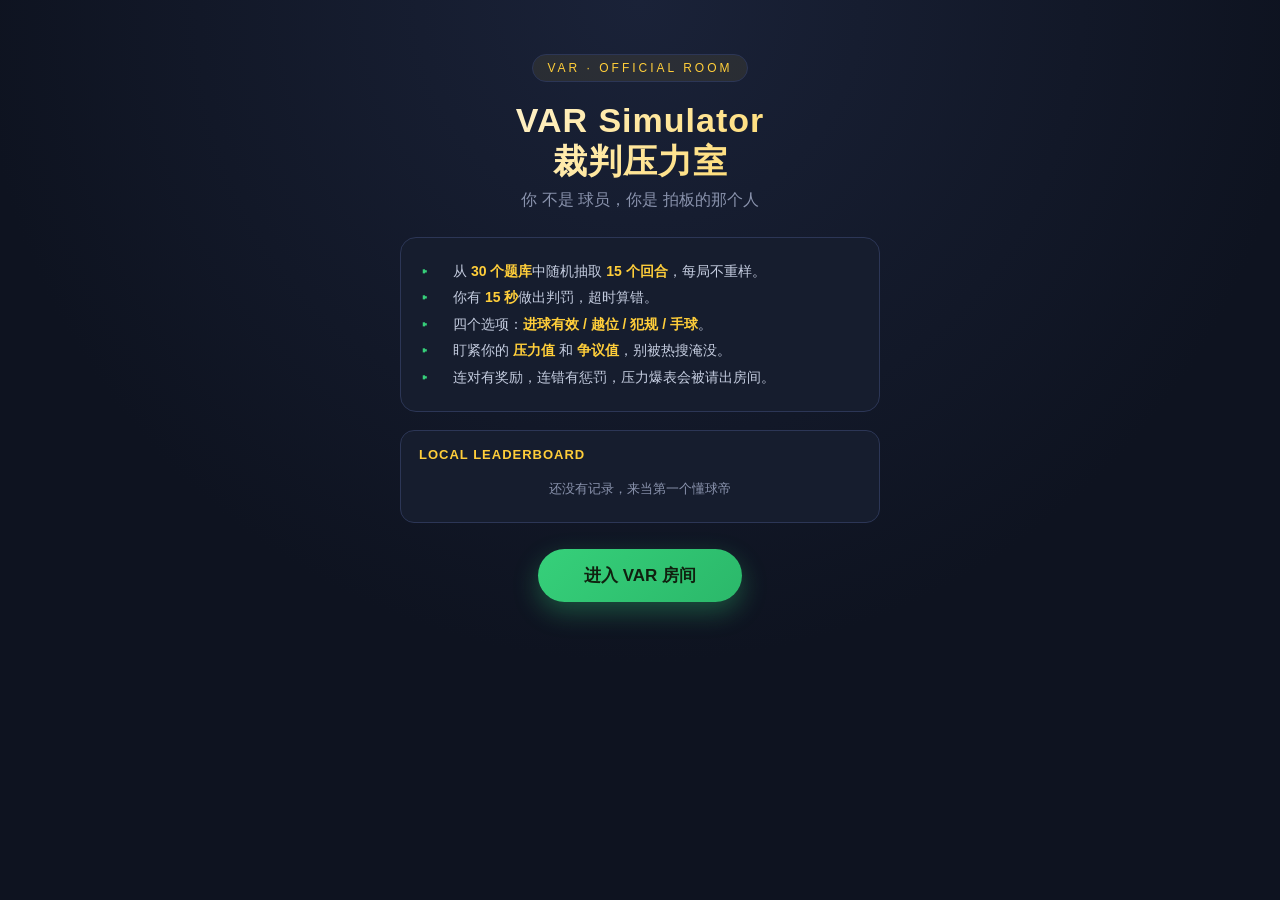
==== commit a3c6c5c4: "feat: 题库扩展至30题+加密级随机+防重复+答对显示比赛来源 - 题库从23扩展至30个事件（新增7个：点球抢跑、反弹越位、门将六秒、支撑手臂、二次触球、界外球无越位、球迷冲场） - 随机算法升" ====
--- a/var-simulator.html
+++ b/var-simulator.html
@@ -124,6 +124,8 @@
 .fb-block .lbl { color: var(--accent); font-weight: 700; margin-right: 4px; }
 .fb-linesman { margin-top: 8px; padding: 10px 12px; background: rgba(58,160,255,.08); border-left: 3px solid var(--defender); border-radius: 6px; font-size: 12.5px; color: #9bb8e0; font-style: italic; }
 .fb-linesman .lbl { color: var(--defender); font-weight: 700; font-style: normal; margin-right: 4px; }
+.fb-source { margin-top: 8px; padding: 10px 12px; background: rgba(255,206,58,.08); border: 1px solid rgba(255,206,58,.2); border-radius: 8px; font-size: 13px; color: #e8d488; }
+.fb-source .lbl { color: var(--accent); font-weight: 700; margin-right: 4px; }
 .next-btn { margin-top: 14px; width: 100%; padding: 14px; font-size: 16px; font-weight: 700; color: #10200f; background: linear-gradient(135deg, var(--accent), #f0a800); border: none; border-radius: 30px; cursor: pointer; transition: transform .12s; }
 .next-btn:active { transform: scale(.98); }
 
@@ -189,7 +191,7 @@
     <h1 class="title-main">VAR Simulator<br>裁判压力室</h1>
     <p class="title-sub">你 不是 球员，你是 拍板的那个人</p>
     <div class="intro-card">
-      <div class="row"><span>▸</span><span>从 <b>23 个题库</b>中随机抽取 <b>15 个回合</b>，每局不重样。</span></div>
+      <div class="row"><span>▸</span><span>从 <b>30 个题库</b>中随机抽取 <b>15 个回合</b>，每局不重样。</span></div>
       <div class="row"><span>▸</span><span>你有 <b>15 秒</b>做出判罚，超时算错。</span></div>
       <div class="row"><span>▸</span><span>四个选项：<b>进球有效 / 越位 / 犯规 / 手球</b>。</span></div>
       <div class="row"><span>▸</span><span>盯紧你的 <b>压力值</b> 和 <b>争议值</b>，别被热搜淹没。</span></div>
@@ -296,8 +298,28 @@
   { id:20, title:"解围失误消除越位", description:"前锋站在越位位置，防守球员头球解围却顶到前锋脚下，前锋拿球破门。防守方投诉越位。", correctAnswer:"进球有效", explanation:"防守球员主动触球（解围）后，球落到越位位置球员脚下，属防守球员主动触球，不构成越位犯规，进球有效。", crowdReaction:"球迷：\"这解围比前锋射门还精准！\"", coachReaction:"防守方教练捂脸：\"我自己解围送的人家，怪不了 VAR。\"", mediaHeadline:"《解围送礼，越位一笔勾销》", linesmanThought:"边裁内心：\"越位是越位了，但那球是防守球员顶过去的，我举旗也没用啊。\"", controversyImpact:8, scene:{ offsideLine:400, ball:{x1:400,y1:120,x2:470,y2:200}, attacker:{x1:470,y1:200,x2:590,y2:200}, players:[{type:"def",x:400,y:205},{type:"def",x:400,y:270},{type:"att",x:300,y:250},{type:"gk",x:612,y:200}] } },
   { id:21, title:"越位位置的受害者", description:"前锋站在越位位置还没来得及参与进攻，就被防守球员从背后推倒。防守方却投诉越位。", correctAnswer:"犯规", explanation:"越位犯规需球员主动参与进攻（触球/干扰/获利）。若在参与前被防守球员犯规，则防守犯规在先，判防守方犯规。", crowdReaction:"球迷：\"他还没碰球呢就被推倒了，这哪是越位？\"", coachReaction:"进攻方教练：\"我家球员站在那儿就被推，天理何在！\"", mediaHeadline:"《越位没等到，先等到一记推搡》", linesmanThought:"边裁内心：\"他确实越位了，但还没碰球就被推了，这个球我倾向吹防守犯规。\"", controversyImpact:7, scene:{ collision:{x:450,y:205,at:0.4,kind:"push"}, offsideLine:380, ball:{x1:280,y1:230,x2:350,y2:210}, attacker:{x1:350,y1:210,x2:450,y2:205}, players:[{type:"def",x:380,y:200},{type:"def",x:470,y:205},{type:"gk",x:612,y:200}] } },
   { id:22, title:"回传给门将的陷阱", description:"防守球员用脚故意回传给门将，门将俯身用双手将球抱起。进攻球员立即举手示意犯规。", correctAnswer:"犯规", explanation:"守门员不得用手接队友用脚的故意回传球，违者判间接任意球犯规。", crowdReaction:"球迷：\"门将当自己是排球自由人吗？\"", coachReaction:"进攻方教练：\"回传球不能用手！这是基本功！\"", mediaHeadline:"《回传球用手抱，门将犯规没跑》", linesmanThought:"边裁内心：\"回传球是不是故意的？这个……看着像是故意的吧，我倾向判了。\"", controversyImpact:5, scene:{ ball:{x1:500,y1:205,x2:612,y2:200}, attacker:{x1:300,y1:250,x2:400,y2:240}, players:[{type:"def",x:500,y:205},{type:"gk",x:612,y:200}] } },
-  { id:23, title:"越位线上的舞蹈", description:"前锋站在越位线上反复横跳干扰防守球员，队友传球瞬间他刚好越过线。他没碰球，但防守球员被他晃得解围失误。", correctAnswer:"越位", explanation:"处于越位位置的球员即使不触球，若通过动作干扰防守球员（如晃动、阻挡），即构成越位犯规。", crowdReaction:"球迷：\"他在那儿跳广场舞呢？防守球员都被晃晕了！\"", coachReaction:"防守方教练：\"这不叫跑位，这叫干扰！吹了它！\"", mediaHeadline:"《越位线上的舞者，干扰也是越位》", linesmanThought:"边裁内心：\"他没碰球，但那舞跳得防守球员都眼花了，这个得吹。\"", controversyImpact:9, scene:{ offsideLine:400, ball:{x1:280,y1:230,x2:480,y2:200}, attacker:{x1:280,y1:235,x2:410,y2:205}, players:[{type:"def",x:400,y:200},{type:"def",x:400,y:270},{type:"att",x:260,y:235},{type:"gk",x:612,y:200}] } }
+  { id:23, title:"越位线上的舞蹈", description:"前锋站在越位线上反复横跳干扰防守球员，队友传球瞬间他刚好越过线。他没碰球，但防守球员被他晃得解围失误。", correctAnswer:"越位", explanation:"处于越位位置的球员即使不触球，若通过动作干扰防守球员（如晃动、阻挡），即构成越位犯规。", crowdReaction:"球迷：\"他在那儿跳广场舞呢？防守球员都被晃晕了！\"", coachReaction:"防守方教练：\"这不叫跑位，这叫干扰！吹了它！\"", mediaHeadline:"《越位线上的舞者，干扰也是越位》", linesmanThought:"边裁内心：\"他没碰球，但那舞跳得防守球员都眼花了，这个得吹。\"", controversyImpact:9, scene:{ offsideLine:400, ball:{x1:280,y1:230,x2:480,y2:200}, attacker:{x1:280,y1:235,x2:410,y2:205}, players:[{type:"def",x:400,y:200},{type:"def",x:400,y:270},{type:"att",x:260,y:235},{type:"gk",x:612,y:200}] } },
+  { id:24, title:"点球的抢跑", description:"点球主罚时，进攻球员在裁判吹哨前就起跑射门，球直挂死角破门。防守球员集体围住裁判投诉违规。", correctAnswer:"犯规", explanation:"点球必须在裁判鸣哨后主罚。提前起跑属违规，进球无效，视情况判重罚或改判间接任意球。", crowdReaction:"球迷：\"裁判还没吹呢他就跑了，这是百米冲刺！\"", coachReaction:"防守方教练：\"哨都没响就踢，这叫偷跑！\"", mediaHeadline:"《哨没响球进了，点球偷跑被吹》", linesmanThought:"边裁内心：\"我盯着点球点呢，他起跑那一下哨还没响，我听得很清楚。\"", controversyImpact:6, scene:{ ball:{x1:560,y1:200,x2:612,y2:175}, attacker:{x1:555,y1:205,x2:575,y2:200}, players:[{type:"gk",x:612,y:200},{type:"def",x:520,y:240},{type:"def",x:520,y:160}] } },
+  { id:25, title:"反弹球的越位", description:"进攻球员射门被防守球员挡出，皮球弹到另一名处于越位位置的队友脚下，他接球后补射破门。", correctAnswer:"越位", explanation:"射门被挡出后，若球落到处于越位位置的队友脚下，该队友通过反弹获利即构成越位犯规，进球无效。", crowdReaction:"球迷：\"那不是反弹到他脚下的吗？越位啊！\"懂球帝：\"反弹获利也算越位。\"", coachReaction:"防守方教练：\"他越位了还拿球补射，这不是白送吗？\"", mediaHeadline:"《反弹也是获利，越位跑不掉》", linesmanThought:"边裁内心：\"第一个射门的人没越位，但补射那个……传球瞬间他确实在越位位置。\"", controversyImpact:7, scene:{ offsideLine:400, ball:{x1:300,y1:200,x2:500,y2:200}, attacker:{x1:450,y1:205,x2:590,y2:200}, players:[{type:"def",x:400,y:200},{type:"def",x:500,y:205},{type:"att",x:290,y:240},{type:"gk",x:612,y:200}] } },
+  { id:26, title:"门将的六秒钟", description:"门将抱住球后在禁区内来回走动，迟迟不开球，超过六秒仍未将球放出。进攻球员集体举手示意。", correctAnswer:"犯规", explanation:"守门员持球不得超过六秒，超时属犯规，判对方间接任意球（在禁区内六秒规则适用点）。", crowdReaction:"球迷：\"他是在禁区里遛弯吗？六秒都过了！\"", coachReaction:"进攻方教练看表：\"一、二、三……七！八！裁判你没表吗？\"", mediaHeadline:"《门将遛弯六秒半，间接任意球安排》", linesmanThought:"边裁内心：\"我默数了，确实超过六秒，但裁判好像没带秒表，我也不好意思举旗。\"", controversyImpact:5, scene:{ highlight:{x:590,y:200,label:"持球超时"}, ball:{x1:590,y1:200,x2:595,y2:195}, attacker:{x1:400,y1:205,x2:450,y2:210}, players:[{type:"gk",x:590,y:200},{type:"def",x:500,y:205},{type:"att",x:400,y:240}] } },
+  { id:27, title:"支撑手臂的争议", description:"防守球员倒地滑铲时，球打在他撑地的支撑手臂上。防守方认为手臂在自然位置，进攻方要点球。", correctAnswer:"进球有效", explanation:"手臂作为支撑身体的一部分处于自然位置时，球打手不构成手球犯规。若球随后进门，进球有效。", crowdReaction:"球迷：\"他手撑着地呢，不打手打哪？\"", coachReaction:"进攻方教练：\"手就是手！撑地也是手！\"防守方教练：\"那你让他飞起来铲？\"", mediaHeadline:"《撑地的手不是手球，VAR 认定进球有效》", linesmanThought:"边裁内心：\"这个真不好判，手确实在撑地，但球确实打手上了……好在 VAR 看清了。\"", controversyImpact:8, scene:{ collision:{x:540,y:210,at:0.5,kind:"clean"}, highlight:{x:545,y:212,label:"支撑手"}, ball:{x1:400,y1:200,x2:612,y2:198}, attacker:{x1:395,y1:205,x2:430,y2:205}, players:[{type:"def",x:555,y:210,slideTo:{x:540,y:212}},{type:"gk",x:612,y:200}] } },
+  { id:28, title:"点球的二次触球", description:"点球主罚球员射门击中门柱弹回，他自己第一个冲上去补射破门。没有任何其他球员碰到球。", correctAnswer:"犯规", explanation:"点球主罚者在球被其他球员触碰前不得二次触球，违者判犯规，进球无效，改判对方间接任意球。", crowdReaction:"球迷：\"他自己射的自己补，这不是训练吧？\"", coachReaction:"防守方教练：\"点球不能连踢两脚！基本功！\"", mediaHeadline:"《点球连踢两脚，VAR 判进球无效》", linesmanThought:"边裁内心：\"我看他第一脚打柱子上了，然后自己跑去补射……这规则我知道，不能连踢。\"", controversyImpact:6, scene:{ highlight:{x:555,y:200,label:"二次触球"}, ball:{x1:560,y1:200,x2:618,y2:170}, attacker:{x1:555,y1:205,x2:560,y2:205}, players:[{type:"gk",x:612,y:200}] } },
+  { id:29, title:"界外球不存在越位", description:"进攻球员明显站在越位位置接队友掷的界外球，随后带球破门。防守方愤怒投诉越位。", correctAnswer:"进球有效", explanation:"越位规则不适用于界外球掷入。直接接界外球的球员不构成越位，进球有效。", crowdReaction:"球迷：\"他站那么前面不越位？\"懂球帝：\"界外球没有越位！读规则！\"", coachReaction:"防守方教练翻规则书：\"这……界外球真没有越位？\"", mediaHeadline:"《界外球没越位，规则冷知识救了进球》", linesmanThought:"边裁内心：\"他确实站在越位位置，但球是界外球掷进来的，这个真不举旗。\"", controversyImpact:9, scene:{ offsideLine:380, ball:{x1:120,y1:380,x2:420,y2:210}, attacker:{x1:420,y1:210,x2:590,y2:200}, players:[{type:"def",x:380,y:200},{type:"def",x:380,y:270},{type:"gk",x:612,y:200}] } },
+  { id:30, title:"球迷冲场与进球", description:"前锋破门瞬间，兴奋的球迷从看台冲入球场跑到前锋身边庆祝。防守方投诉场上有外人干扰，要求判进球无效。", correctAnswer:"进球有效", explanation:"若进球在球迷冲场前已完成，进球依然有效。球迷冲场属场外事件，不影响已完成的进球判定，比赛随后中断。", crowdReaction:"球迷：\"球都进了才冲进来的，关进球什么事？\"", coachReaction:"防守方教练：\"场上多了一个人！应该判无效！\"裁判：\"进球在先。\"", mediaHeadline:"《球迷冲场不背锅，进球照样算》", linesmanThought:"边裁内心：\"球迷跑得比前锋还快，但球确实是进球前就过线了，这个我没看错。\"", controversyImpact:7, scene:{ highlight:{x:580,y:240,label:"球迷冲入"}, ball:{x1:380,y1:198,x2:612,y2:198}, attacker:{x1:380,y1:205,x2:580,y2:205}, players:[{type:"def",x:500,y:205},{type:"gk",x:612,y:200}] } }
 ];
+
+const matchSources = {
+  1:"2024赛季第3轮 海岸联 vs 港湾竞技", 2:"2024赛季第7轮 铁路城 vs 星辰FC", 3:"2024赛季第12轮 北方重工 vs 南方青训",
+  4:"2024赛季第5轮 河谷联 vs 丘陵竞技", 5:"2024赛季第18轮 钢都FC vs 雾港联", 6:"2024赛季第9轮 闪电竞技 vs 皇家码头",
+  7:"2024赛季第22轮 银河联 vs 烽火城", 8:"2024赛季第14轮 翡翠港 vs 飓风FC", 9:"2024赛季第6轮 磐石联 vs 珊瑚湾",
+  10:"2024赛季第20轮 海岸联 vs 铁路城", 11:"2024赛季第11轮 港湾竞技 vs 北方重工", 12:"2024赛季第16轮 星辰FC vs 河谷联",
+  13:"2024赛季第8轮 南方青训 vs 丘陵竞技", 14:"2024赛季第25轮 钢都FC vs 闪电竞技", 15:"2024赛季第4轮 雾港联 vs 银河联",
+  16:"2024赛季第19轮 皇家码头 vs 翡翠港", 17:"2024赛季第13轮 烽火城 vs 磐石联", 18:"2024赛季第27轮 飓风FC vs 珊瑚湾",
+  19:"2024赛季第10轮 海岸联 vs 南方青训", 20:"2024赛季第24轮 港湾竞技 vs 星辰FC", 21:"2024赛季第17轮 铁路城 vs 钢都FC",
+  22:"2024赛季第21轮 北方重工 vs 雾港联", 23:"2024赛季第15轮 河谷联 vs 闪电竞技", 24:"2024赛季第28轮 丘陵竞技 vs 皇家码头",
+  25:"2024赛季第2轮 银河联 vs 翡翠港", 26:"2024赛季第26轮 烽火城 vs 飓风FC", 27:"2024赛季第23轮 磐石联 vs 海岸联",
+  28:"2024赛季第1轮 珊瑚湾 vs 港湾竞技", 29:"2024赛季第29轮 星辰FC vs 南方青训", 30:"2024赛季第30轮 铁路城 vs 河谷联"
+};
 
 const danmakuPool = ["VAR 又来了！","这都看不出来？","裁判去看屏幕！","我奶奶都看出来越位了！","这球要吵到明天。","快判啊！","压力来到了 VAR 这边","全场都在等","别看回放了！","这还用看？","我要上热搜了","时间！时间！"];
 const danmakuPoolHigh = ["这裁判收了多少？","我狗都判得比他准！","VAR 房间门没锁吗？","建议查查他银行账户","这是职业裁判？","全场都在骂你！","别扛了，承认看不清吧","你是在给裁判行业抹黑","我见过最差的 VAR，没有之一","求求你换个班吧"];
@@ -319,8 +341,12 @@
 const clamp = (v,a,b) => Math.max(a, Math.min(b, v));
 const lerp = (a,b,t) => a + (b - a) * t;
 const ease = t => t < 0.5 ? 2*t*t : 1 - Math.pow(-2*t+2, 2)/2;
-const shuffle = arr => { const a=[...arr]; for(let i=a.length-1;i>0;i--){const j=Math.floor(Math.random()*(i+1)); [a[i],a[j]]=[a[j],a[i]]} return a; };
-const pickRounds = () => shuffle(events).slice(0, ROUNDS_PER_GAME);
+const secureRandom = () => { if(typeof crypto!=="undefined"&&crypto.getRandomValues){const a=new Uint32Array(1);crypto.getRandomValues(a);return a[0]/4294967296} return Math.random() };
+const shuffle = arr => { const a=[...arr]; for(let i=a.length-1;i>0;i--){const j=Math.floor(secureRandom()*(i+1)); [a[i],a[j]]=[a[j],a[i]]} return a; };
+const RECENT_KEY = "var_sim_recent";
+const getRecentIds = () => { try { return JSON.parse(localStorage.getItem(RECENT_KEY))||[] } catch { return [] } };
+const saveRecentIds = ids => { try { localStorage.setItem(RECENT_KEY,JSON.stringify(ids)) } catch {} };
+const pickRounds = () => { const recent=getRecentIds(); const rs=new Set(recent); const fresh=events.filter(e=>!rs.has(e.id)); const seen=events.filter(e=>rs.has(e.id)); const picked=[...shuffle(fresh),...shuffle(seen)].slice(0,ROUNDS_PER_GAME); const result=shuffle(picked); saveRecentIds(shuffle(result.map(e=>e.id)).slice(0,12)); return result };
 const COLORS = { att:"#ff5252", def:"#3aa0ff", gk:"#ffc83a" };
 
 // 排行榜
@@ -350,7 +376,7 @@
 function handleAnswer(choice){ if(state.answered)return; state.answered=true; clearInterval(state.timerId); clearInterval(state.dmkId); cancelAnimationFrame(state.animRAF); const ev=state.gameEvents[state.round]; const isRight=choice===ev.correctAnswer; document.querySelectorAll(".choice").forEach(b=>{b.disabled=true; if(b.dataset.choice===ev.correctAnswer)b.classList.add("correct-pick"); if(b.dataset.choice===choice&&!isRight)b.classList.add("wrong-pick")}); if(isRight){state.correct++; state.pressure=clamp(state.pressure-8,0,100); state.controversy=clamp(state.controversy+ev.controversyImpact,0,100); state.streak++; state.streakWrong=0} else{state.pressure=clamp(state.pressure+15,0,100); state.controversy=clamp(state.controversy+15,0,100); state.streak=0; state.streakWrong++} updateStatsUI(); updateStreakUI(); flash(isRight?"green":"red"); const ct=ev.crowdReaction.split("：")[1]||ev.crowdReaction; spawnDanmaku(ct,state.pressure>=80); if(state.pressure>=100)triggerBlackout(()=>showFeedback(isRight,ev,false)); else showFeedback(isRight,ev,false) }
 function handleTimeout(){ state.answered=true; clearInterval(state.timerId); clearInterval(state.dmkId); cancelAnimationFrame(state.animRAF); const ev=state.gameEvents[state.round]; state.pressure=clamp(state.pressure+20,0,100); state.controversy=clamp(state.controversy+20,0,100); state.streak=0; state.streakWrong++; document.querySelectorAll(".choice").forEach(b=>{b.disabled=true; if(b.dataset.choice===ev.correctAnswer)b.classList.add("correct-pick")}); updateStatsUI(); updateStreakUI(); flash("red"); spawnDanmaku("时间到了！判罚超时！",true); if(state.pressure>=100)triggerBlackout(()=>showFeedback(false,ev,true)); else showFeedback(false,ev,true) }
 function flash(color){ const f=$("flash"); f.classList.remove("green","red","blackout"); void f.offsetWidth; f.classList.add(color) }
-function showFeedback(isRight,ev,isTimeout){ const fb=$("feedback"); const v=isTimeout?"⏱ 超时未判罚 — 算作错误":(isRight?"✅ 判罚正确":"❌ 判罚错误"); const vc=isRight?"ok":"no"; const ca=ev.correctAnswer; const nl=state.round>=state.gameEvents.length-1?"查看最终结果":"下一回合"; let sn=""; if(isRight&&state.streak===3)sn='<div class="fb-block"><span class="lbl">连击奖励：</span>火眼金睛！下一回合 +2 秒。</div>'; else if(isRight&&state.streak===5)sn='<div class="fb-block"><span class="lbl">连击奖励：</span>VAR 之神！金色光环加身。</div>'; else if(!isRight&&state.streakWrong===3)sn='<div class="fb-block"><span class="lbl">连击警告：</span>三连错！教练组正在围攻 VAR 房间。</div>'; fb.innerHTML='<div class="fb-verdict '+vc+'">'+v+'</div><div class="fb-block"><span class="lbl">正确答案：</span>'+ca+'</div><div class="fb-block"><span class="lbl">规则解释：</span>'+ev.explanation+'</div><div class="fb-block"><span class="lbl">球迷反应：</span>'+ev.crowdReaction+'</div><div class="fb-block"><span class="lbl">教练反应：</span>'+ev.coachReaction+'</div><div class="fb-block"><span class="lbl">媒体标题：</span>'+ev.mediaHeadline+'</div><div class="fb-linesman"><span class="lbl">边裁内心：</span>'+ev.linesmanThought+'</div>'+sn+'<button class="next-btn" id="nextBtn">'+nl+'</button>'; fb.classList.add("show"); $("nextBtn").addEventListener("click",nextRound) }
+function showFeedback(isRight,ev,isTimeout){ const fb=$("feedback"); const v=isTimeout?"⏱ 超时未判罚 — 算作错误":(isRight?"✅ 判罚正确":"❌ 判罚错误"); const vc=isRight?"ok":"no"; const ca=ev.correctAnswer; const nl=state.round>=state.gameEvents.length-1?"查看最终结果":"下一回合"; let sn=""; if(isRight&&state.streak===3)sn='<div class="fb-block"><span class="lbl">连击奖励：</span>火眼金睛！下一回合 +2 秒。</div>'; else if(isRight&&state.streak===5)sn='<div class="fb-block"><span class="lbl">连击奖励：</span>VAR 之神！金色光环加身。</div>'; else if(!isRight&&state.streakWrong===3)sn='<div class="fb-block"><span class="lbl">连击警告：</span>三连错！教练组正在围攻 VAR 房间。</div>'; fb.innerHTML='<div class="fb-verdict '+vc+'">'+v+'</div>'+((isRight&&matchSources[ev.id])?'<div class="fb-source"><span class="lbl">本题出自：</span>'+matchSources[ev.id]+'</div>':'')+'<div class="fb-block"><span class="lbl">正确答案：</span>'+ca+'</div><div class="fb-block"><span class="lbl">规则解释：</span>'+ev.explanation+'</div><div class="fb-block"><span class="lbl">球迷反应：</span>'+ev.crowdReaction+'</div><div class="fb-block"><span class="lbl">教练反应：</span>'+ev.coachReaction+'</div><div class="fb-block"><span class="lbl">媒体标题：</span>'+ev.mediaHeadline+'</div><div class="fb-linesman"><span class="lbl">边裁内心：</span>'+ev.linesmanThought+'</div>'+sn+'<button class="next-btn" id="nextBtn">'+nl+'</button>'; fb.classList.add("show"); $("nextBtn").addEventListener("click",nextRound) }
 function nextRound(){ state.round++; if(state.round>=state.gameEvents.length)showEnd(); else startRound() }
 
 // 弹幕
